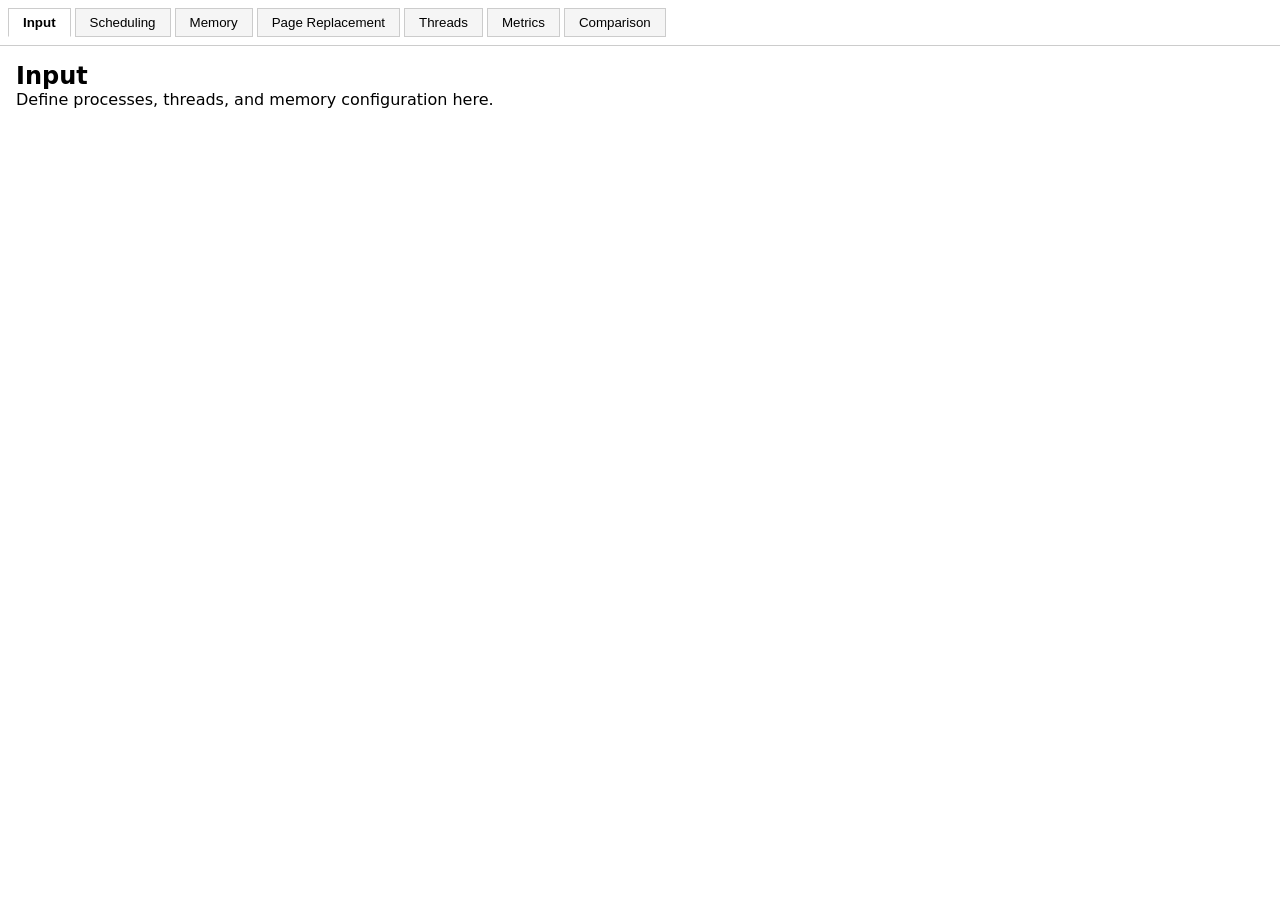
==== index.html @ 3170203a "architecture: skeleton project, feat: scheduleuing (not tested)" ====
<!DOCTYPE html>
<html lang="en">
<head>
  <meta charset="UTF-8">
  <meta name="viewport" content="width=device-width, initial-scale=1.0">
  <title>CoreView — OS Scheduling &amp; Memory Simulator</title>
  <link rel="stylesheet" href="style.css">
</head>
<body>

  <nav>
    <button data-tab="input">Input</button>
    <button data-tab="scheduling">Scheduling</button>
    <button data-tab="memory">Memory</button>
    <button data-tab="paging">Page Replacement</button>
    <button data-tab="threads">Threads</button>
    <button data-tab="metrics">Metrics</button>
    <button data-tab="comparison">Comparison</button>
  </nav>

  <main>
    <div data-screen="input">
      <h2>Input</h2>
      <p>Define processes, threads, and memory configuration here.</p>
    </div>

    <div data-screen="scheduling">
      <h2>Scheduling</h2>
      <p>Scheduling algorithm visualization will appear here.</p>
    </div>

    <div data-screen="memory">
      <h2>Memory</h2>
      <p>Memory frame allocation grid will appear here.</p>
    </div>

    <div data-screen="paging">
      <h2>Page Replacement</h2>
      <p>Page replacement step-by-step trace will appear here.</p>
    </div>

    <div data-screen="threads">
      <h2>Threads</h2>
      <p>Thread lifecycle visualization will appear here.</p>
    </div>

    <div data-screen="metrics">
      <h2>Metrics</h2>
      <p>Thread and process metrics dashboard will appear here.</p>
    </div>

    <div data-screen="comparison">
      <h2>Comparison</h2>
      <p>Algorithm comparison charts will appear here.</p>
    </div>
  </main>

  <script>
    document.querySelectorAll('[data-tab]').forEach(function(tab) {
      tab.addEventListener('click', function() {
        var target = tab.dataset.tab;
        document.querySelectorAll('[data-tab]').forEach(function(t) {
          t.classList.toggle('active', t.dataset.tab === target);
        });
        document.querySelectorAll('[data-screen]').forEach(function(s) {
          s.style.display = s.dataset.screen === target ? 'block' : 'none';
        });
      });
    });
    document.querySelector('[data-tab]').click();
  </script>

  <script type="module" src="app.js"></script>

</body>
</html>
---- style.css ----
/* style.css — Global styles. Minimal layout only at scaffold stage. */

* {
  box-sizing: border-box;
  margin: 0;
  padding: 0;
}

body {
  font-family: system-ui, sans-serif;
}

nav {
  display: flex;
  gap: 4px;
  padding: 8px;
  border-bottom: 1px solid #ccc;
}

nav button {
  padding: 6px 14px;
  cursor: pointer;
  border: 1px solid #ccc;
  background: #f5f5f5;
}

nav button.active {
  background: #fff;
  border-bottom-color: #fff;
  font-weight: bold;
}

main {
  padding: 16px;
}

[data-screen] {
  display: none;
}
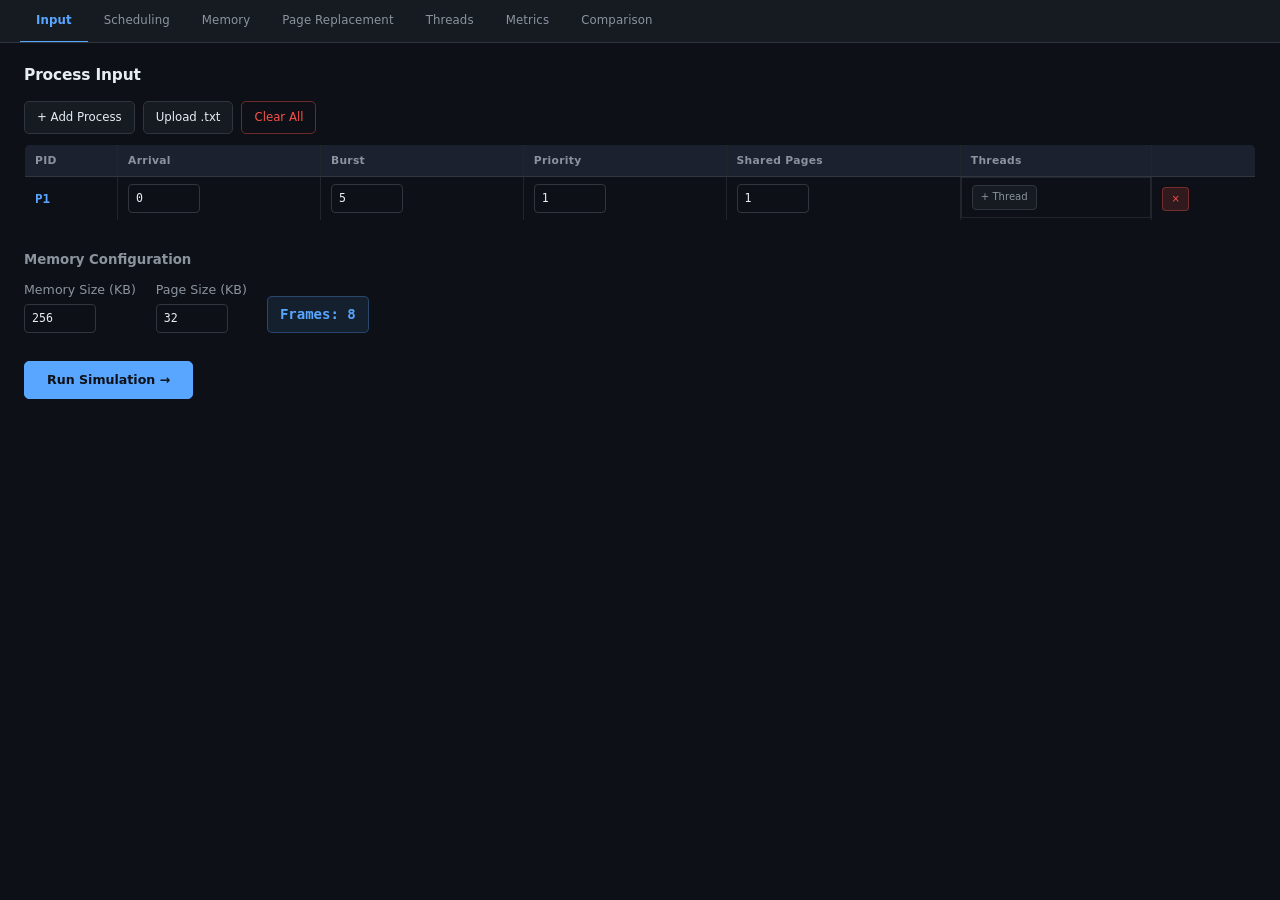
==== commit 1c134948: "Hasta estilo tiene todas pruebas pasan" ====
--- a/index.html
+++ b/index.html
@@ -46,12 +46,44 @@
 
     <div data-screen="metrics">
       <h2>Metrics</h2>
-      <p>Thread and process metrics dashboard will appear here.</p>
+      <div id="metrics-no-data" class="screen-no-data">
+        Run a scheduling algorithm on the <strong>Scheduling</strong> tab first.
+      </div>
+      <div id="metrics-content" style="display:none">
+        <div id="metrics-dashboard"></div>
+        <div class="metrics-screen-section">
+          <div class="sched-section-title">Thread Metrics — Bar Charts (TAT / WT / RT)</div>
+          <canvas id="metrics-bar-chart"></canvas>
+        </div>
+        <div class="metrics-screen-section">
+          <div class="sched-section-title">Page Replacement Summary</div>
+          <div id="metrics-paging-info" class="metrics-paging-info"></div>
+        </div>
+      </div>
     </div>
 
     <div data-screen="comparison">
       <h2>Comparison</h2>
-      <p>Algorithm comparison charts will appear here.</p>
+      <div id="cmp-no-data" class="screen-no-data">
+        Add processes on the <strong>Input</strong> tab first.
+      </div>
+      <div id="cmp-loading" class="cmp-loading" style="display:none">
+        <span class="cmp-loading-spinner"></span>
+        <span id="cmp-loading-msg">Running algorithms…</span>
+      </div>
+      <div id="cmp-content" style="display:none">
+        <div class="cmp-section">
+          <div class="cmp-section-title">Scheduling Algorithms — Side-by-Side Avg Thread Metrics</div>
+          <div class="cmp-legend-note">★ = best for that metric &nbsp;|&nbsp; Blue = Avg Thread TAT &nbsp; Orange = Avg Thread WT &nbsp; Green = Avg Thread RT</div>
+          <canvas id="cmp-sched-chart"></canvas>
+        </div>
+        <div id="cmp-page-section" class="cmp-section">
+          <div class="cmp-section-title">Page Replacement Algorithms — Total Page Faults</div>
+          <div class="cmp-legend-note">★ = fewest faults &nbsp;|&nbsp; Percentages show hit rate</div>
+          <canvas id="cmp-page-chart"></canvas>
+        </div>
+        <div id="cmp-best-summary" class="cmp-best"></div>
+      </div>
     </div>
   </main>
 
@@ -63,7 +95,7 @@
           t.classList.toggle('active', t.dataset.tab === target);
         });
         document.querySelectorAll('[data-screen]').forEach(function(s) {
-          s.style.display = s.dataset.screen === target ? 'block' : 'none';
+          s.classList.toggle('active-screen', s.dataset.screen === target);
         });
       });
     });
--- a/style.css
+++ b/style.css
@@ -1,39 +1,1612 @@
-/* style.css — Global styles. Minimal layout only at scaffold stage. */
-
-* {
+/* ═══════════════════════════════════════════════════════════════════════════
+   CoreView — Dark Developer Theme
+   Palette constants here mirror the JS COLOR_PALETTE in all render/ files.
+   ═══════════════════════════════════════════════════════════════════════════ */
+
+/* ─── Design Tokens ──────────────────────────────────────────────────────── */
+:root {
+  /* Surface hierarchy */
+  --bg-base:     #0d1117;
+  --bg-surface:  #161b22;
+  --bg-elevated: #1c2130;
+  --bg-card:     #1e2438;
+
+  /* Borders */
+  --border-dim:    #21262d;
+  --border:        #30363d;
+  --border-strong: #484f58;
+
+  /* Text */
+  --text-primary:   #e6edf3;
+  --text-secondary: #8b949e;
+  --text-muted:     #6e7681;
+  --text-accent:    #58a6ff;
+  --text-danger:    #f85149;
+  --text-success:   #3fb950;
+  --text-warn:      #e3b341;
+
+  /* Process color palette — must match render/ COLOR_PALETTE */
+  --p0: #5b9cf6;
+  --p1: #f07b5e;
+  --p2: #6abf85;
+  --p3: #f5c842;
+  --p4: #a78bf5;
+  --p5: #ef5d52;
+  --p6: #4db8c8;
+  --p7: #e8879b;
+
+  /* Semantic status */
+  --hit-bg:      #0d2818;
+  --hit-text:    #3fb950;
+  --hit-border:  #238636;
+  --fault-bg:    #2c1116;
+  --fault-text:  #f85149;
+  --fault-border:#da3633;
+
+  /* Typography */
+  --font-ui:   system-ui, -apple-system, BlinkMacSystemFont, sans-serif;
+  --font-mono: 'JetBrains Mono', 'Cascadia Code', 'Fira Code', ui-monospace, Consolas, monospace;
+
+  /* Motion */
+  --ease-out:    cubic-bezier(0.16, 1, 0.3, 1);
+  --ease-in-out: cubic-bezier(0.4, 0, 0.2, 1);
+  --dur-fast:    120ms;
+  --dur-normal:  200ms;
+}
+
+/* ─── Reset ──────────────────────────────────────────────────────────────── */
+
+*, *::before, *::after {
   box-sizing: border-box;
   margin: 0;
   padding: 0;
 }
 
+/* ─── Base ───────────────────────────────────────────────────────────────── */
+
 body {
-  font-family: system-ui, sans-serif;
-}
+  font-family: var(--font-ui);
+  font-size: 14px;
+  line-height: 1.6;
+  background: var(--bg-base);
+  color: var(--text-primary);
+  min-height: 100vh;
+}
+
+h2 {
+  font-size: 1.1em;
+  font-weight: 700;
+  color: var(--text-primary);
+  margin-bottom: 14px;
+  letter-spacing: -0.01em;
+}
+
+h3 {
+  font-size: 0.95em;
+  font-weight: 600;
+  color: var(--text-secondary);
+  margin-bottom: 8px;
+}
+
+/* ─── Scrollbars ─────────────────────────────────────────────────────────── */
+
+::-webkit-scrollbar            { width: 8px; height: 8px; }
+::-webkit-scrollbar-track      { background: var(--bg-surface); }
+::-webkit-scrollbar-thumb      { background: var(--border-strong); border-radius: 4px; }
+::-webkit-scrollbar-thumb:hover{ background: #6e7681; }
+
+/* ─── Navigation / Tab Bar ───────────────────────────────────────────────── */
 
 nav {
   display: flex;
-  gap: 4px;
-  padding: 8px;
-  border-bottom: 1px solid #ccc;
+  gap: 0;
+  padding: 0 20px;
+  background: var(--bg-surface);
+  border-bottom: 1px solid var(--border);
+  position: sticky;
+  top: 0;
+  z-index: 100;
+  overflow-x: auto;
 }
 
 nav button {
-  padding: 6px 14px;
+  padding: 11px 16px;
   cursor: pointer;
-  border: 1px solid #ccc;
-  background: #f5f5f5;
+  border: none;
+  background: transparent;
+  color: var(--text-secondary);
+  font: inherit;
+  font-size: 0.84em;
+  font-weight: 500;
+  letter-spacing: 0.01em;
+  border-bottom: 2px solid transparent;
+  margin-bottom: -1px;
+  transition:
+    color var(--dur-fast) var(--ease-in-out),
+    border-color var(--dur-fast) var(--ease-in-out);
+  white-space: nowrap;
+  flex-shrink: 0;
+}
+
+nav button:hover {
+  color: var(--text-primary);
 }
 
 nav button.active {
-  background: #fff;
-  border-bottom-color: #fff;
-  font-weight: bold;
-}
+  color: var(--text-accent);
+  border-bottom-color: var(--text-accent);
+  font-weight: 600;
+}
+
+/* ─── Screen Container & Transitions ─────────────────────────────────────── */
 
 main {
-  padding: 16px;
+  padding: 20px 24px;
 }
 
 [data-screen] {
   display: none;
 }
+
+[data-screen].active-screen {
+  display: block;
+  animation: screenFadeIn var(--dur-normal) var(--ease-out);
+}
+
+@keyframes screenFadeIn {
+  from { opacity: 0; transform: translateY(8px); }
+  to   { opacity: 1; transform: translateY(0);   }
+}
+
+/* ─── Canvas wrappers ────────────────────────────────────────────────────── */
+
+[data-gantt],
+#sched-gantt,
+#th-gantt,
+#sched-state-diagram,
+#th-state-diagram,
+#metrics-bar-chart,
+#cmp-sched-chart,
+#cmp-page-chart {
+  display: block;
+  border: 1px solid var(--border);
+  background: var(--bg-surface);
+  border-radius: 6px;
+  max-width: 100%;
+}
+
+/* ─── Shared "no data" banner ────────────────────────────────────────────── */
+
+.screen-no-data {
+  margin-top: 30px;
+  padding: 14px 18px;
+  background: var(--bg-surface);
+  border: 1px solid var(--border);
+  border-radius: 6px;
+  color: var(--text-secondary);
+  font-size: 0.9em;
+  max-width: 480px;
+}
+
+.screen-no-data strong {
+  color: var(--text-accent);
+}
+
+/* ─── Section headers ────────────────────────────────────────────────────── */
+
+.sched-section-title,
+.cmp-section-title {
+  font-size: 0.72em;
+  font-weight: 700;
+  color: var(--text-muted);
+  text-transform: uppercase;
+  letter-spacing: 0.08em;
+  margin-bottom: 8px;
+  padding-bottom: 5px;
+  border-bottom: 1px solid var(--border-dim);
+}
+
+.sched-section {
+  margin-top: 20px;
+}
+
+/* ─── Controls strip (play / pause / speed) ──────────────────────────────── */
+
+.sched-controls {
+  display: flex;
+  align-items: center;
+  gap: 6px;
+  margin: 12px 0;
+  flex-wrap: wrap;
+}
+
+.sched-controls button,
+.sched-controls select {
+  padding: 5px 12px;
+  border: 1px solid var(--border);
+  background: var(--bg-surface);
+  color: var(--text-primary);
+  cursor: pointer;
+  font: inherit;
+  font-size: 0.84em;
+  border-radius: 5px;
+  transition: background var(--dur-fast), border-color var(--dur-fast);
+}
+
+.sched-controls button:hover {
+  background: var(--bg-elevated);
+  border-color: var(--border-strong);
+}
+
+.sched-controls select {
+  color: var(--text-primary);
+}
+
+.sched-controls .sched-step,
+.sched-step {
+  margin-left: auto;
+  color: var(--text-muted);
+  font-size: 0.82em;
+  font-family: var(--font-mono);
+}
+
+/* ─── Scheduling Screen ──────────────────────────────────────────────────── */
+
+.sched-algo-bar {
+  display: flex;
+  gap: 5px;
+  margin-bottom: 14px;
+  flex-wrap: wrap;
+}
+
+.sched-algo-btn {
+  padding: 6px 14px;
+  border: 1px solid var(--border);
+  background: var(--bg-surface);
+  color: var(--text-secondary);
+  cursor: pointer;
+  font: inherit;
+  font-size: 0.84em;
+  border-radius: 5px;
+  white-space: nowrap;
+  transition:
+    color var(--dur-fast) var(--ease-in-out),
+    background var(--dur-fast) var(--ease-in-out),
+    border-color var(--dur-fast) var(--ease-in-out);
+}
+
+.sched-algo-btn:hover {
+  background: var(--bg-elevated);
+  color: var(--text-primary);
+  border-color: var(--border-strong);
+}
+
+.sched-algo-btn.active {
+  background: rgba(88, 166, 255, 0.14);
+  color: var(--text-accent);
+  border-color: var(--text-accent);
+  font-weight: 600;
+}
+
+.sched-config-panel {
+  padding: 9px 14px;
+  background: var(--bg-surface);
+  border: 1px solid var(--border);
+  border-radius: 5px;
+  margin-bottom: 10px;
+  font-size: 0.86em;
+  color: var(--text-secondary);
+}
+
+/* ─── Ready Queue ─────────────────────────────────────────────────────────── */
+
+.rq-container {
+  display: flex;
+  flex-direction: column;
+  gap: 6px;
+}
+
+.rq-row {
+  display: flex;
+  align-items: center;
+  gap: 10px;
+  min-height: 36px;
+}
+
+.rq-row-label {
+  font-size: 0.7em;
+  font-weight: 700;
+  color: var(--text-muted);
+  width: 48px;
+  text-align: right;
+  flex-shrink: 0;
+  text-transform: uppercase;
+  letter-spacing: 0.06em;
+}
+
+.rq-slot {
+  display: flex;
+  gap: 5px;
+  align-items: center;
+  flex-wrap: wrap;
+}
+
+.rq-chip {
+  display: inline-flex;
+  align-items: center;
+  justify-content: center;
+  padding: 4px 11px;
+  border-radius: 5px;
+  color: #fff;
+  font-weight: 700;
+  font-size: 0.82em;
+  font-family: var(--font-mono);
+  min-width: 44px;
+  cursor: default;
+  user-select: none;
+  box-shadow: 0 1px 4px rgba(0, 0, 0, 0.45);
+  animation: chipSlideIn 0.13s var(--ease-out);
+}
+
+@keyframes chipSlideIn {
+  from { opacity: 0; transform: translateX(-10px); }
+  to   { opacity: 1; transform: translateX(0); }
+}
+
+.rq-chip--running {
+  outline: 2px solid rgba(255, 255, 255, 0.55);
+  outline-offset: 2px;
+  box-shadow: 0 0 10px rgba(255, 255, 255, 0.12), 0 1px 4px rgba(0, 0, 0, 0.45);
+}
+
+.rq-idle {
+  color: var(--text-muted);
+  font-style: italic;
+  font-size: 0.84em;
+}
+
+.rq-empty {
+  color: var(--border-strong);
+  font-style: italic;
+  font-size: 0.84em;
+}
+
+/* ─── Queue Levels (MLQ / MLFQ) ──────────────────────────────────────────── */
+
+.sched-queue-levels {
+  display: flex;
+  flex-direction: column;
+  gap: 5px;
+}
+
+.sched-ql-row {
+  display: flex;
+  align-items: center;
+  gap: 10px;
+  min-height: 30px;
+}
+
+.sched-ql-label {
+  font-size: 0.77em;
+  font-weight: 600;
+  color: var(--text-secondary);
+  width: 170px;
+  flex-shrink: 0;
+}
+
+.sched-ql-slot {
+  display: flex;
+  gap: 5px;
+  align-items: center;
+  flex-wrap: wrap;
+}
+
+.sched-ql-chip {
+  display: inline-flex;
+  align-items: center;
+  justify-content: center;
+  padding: 3px 8px;
+  border-radius: 4px;
+  color: #fff;
+  font-weight: 700;
+  font-size: 0.79em;
+  font-family: var(--font-mono);
+  cursor: default;
+  user-select: none;
+  animation: chipSlideIn 0.13s var(--ease-out);
+}
+
+.sched-ql-note {
+  font-size: 0.8em;
+  padding: 3px 8px;
+  border-radius: 4px;
+  margin-top: 3px;
+}
+
+.sched-ql-note--promote {
+  background: rgba(63, 185, 80, 0.12);
+  color: #3fb950;
+  border: 1px solid rgba(63, 185, 80, 0.28);
+}
+
+.sched-ql-note--demote {
+  background: rgba(227, 179, 65, 0.12);
+  color: #e3b341;
+  border: 1px solid rgba(227, 179, 65, 0.28);
+}
+
+/* ─── State diagram ──────────────────────────────────────────────────────── */
+
+#sched-state-diagram,
+#th-state-diagram {
+  display: block;
+  border: 1px solid var(--border);
+  background: var(--bg-surface);
+  border-radius: 6px;
+  max-width: 100%;
+}
+
+/* ─── Metrics tables ─────────────────────────────────────────────────────── */
+
+.metrics-agg {
+  display: flex;
+  gap: 20px;
+  flex-wrap: wrap;
+  padding: 12px 16px;
+  background: var(--bg-surface);
+  border: 1px solid var(--border);
+  border-radius: 6px;
+  margin-bottom: 16px;
+}
+
+.metrics-agg-item {
+  display: flex;
+  flex-direction: column;
+  gap: 3px;
+}
+
+.metrics-agg-label {
+  font-size: 0.7em;
+  color: var(--text-muted);
+  font-weight: 700;
+  text-transform: uppercase;
+  letter-spacing: 0.06em;
+}
+
+.metrics-agg-value {
+  font-size: 1.15em;
+  font-weight: 700;
+  color: var(--text-primary);
+  font-family: var(--font-mono);
+}
+
+.metrics-table-title {
+  font-size: 0.76em;
+  font-weight: 700;
+  color: var(--text-muted);
+  margin: 14px 0 6px;
+  text-transform: uppercase;
+  letter-spacing: 0.06em;
+}
+
+.metrics-tbl {
+  width: 100%;
+  border-collapse: collapse;
+  font-size: 0.87em;
+  margin-bottom: 18px;
+  border: 1px solid var(--border);
+  border-radius: 6px;
+  overflow: hidden;
+}
+
+.metrics-tbl th {
+  background: var(--bg-elevated);
+  padding: 7px 12px;
+  text-align: left;
+  font-weight: 600;
+  color: var(--text-secondary);
+  border-bottom: 1px solid var(--border);
+  white-space: nowrap;
+  font-size: 0.86em;
+  letter-spacing: 0.03em;
+}
+
+.metrics-tbl td {
+  padding: 6px 12px;
+  border-bottom: 1px solid var(--border-dim);
+  color: var(--text-primary);
+  font-family: var(--font-mono);
+  font-size: 0.9em;
+}
+
+.metrics-tbl td:first-child {
+  font-family: var(--font-ui);
+  font-weight: 600;
+  color: var(--text-secondary);
+}
+
+.metrics-tbl tbody tr:nth-child(even) td {
+  background: rgba(28, 33, 48, 0.5);
+}
+
+.metrics-tbl tbody tr:hover td {
+  background: rgba(88, 166, 255, 0.06);
+}
+
+.metrics-avg-row td {
+  font-weight: 700;
+  background: rgba(88, 166, 255, 0.08) !important;
+  border-top: 1px solid rgba(88, 166, 255, 0.25);
+  color: var(--text-accent);
+}
+
+/* ─── Input Screen ───────────────────────────────────────────────────────── */
+
+.inp-section {
+  margin-bottom: 28px;
+}
+
+.inp-section h3 {
+  font-size: 0.95em;
+  font-weight: 600;
+  margin-bottom: 10px;
+  color: var(--text-secondary);
+}
+
+.inp-toolbar {
+  display: flex;
+  gap: 8px;
+  align-items: center;
+  margin-bottom: 10px;
+  flex-wrap: wrap;
+}
+
+.inp-btn {
+  padding: 6px 12px;
+  border: 1px solid var(--border);
+  background: var(--bg-surface);
+  color: var(--text-primary);
+  cursor: pointer;
+  font: inherit;
+  font-size: 0.84em;
+  border-radius: 5px;
+  transition: background var(--dur-fast), border-color var(--dur-fast);
+  white-space: nowrap;
+}
+
+.inp-btn:hover {
+  background: var(--bg-elevated);
+  border-color: var(--border-strong);
+}
+
+.inp-btn-primary {
+  background: var(--text-accent);
+  color: #0d1117;
+  border-color: var(--text-accent);
+  font-weight: 700;
+  padding: 8px 22px;
+  font-size: 0.9em;
+}
+
+.inp-btn-primary:hover {
+  background: #79b8ff;
+  border-color: #79b8ff;
+}
+
+.inp-btn-outline-danger {
+  background: transparent;
+  color: var(--text-danger);
+  border-color: rgba(248, 81, 73, 0.4);
+}
+
+.inp-btn-outline-danger:hover {
+  background: rgba(248, 81, 73, 0.1);
+}
+
+.inp-btn-sm {
+  padding: 3px 8px;
+  border: 1px solid var(--border);
+  background: var(--bg-surface);
+  color: var(--text-secondary);
+  cursor: pointer;
+  font: inherit;
+  font-size: 0.8em;
+  border-radius: 4px;
+  white-space: nowrap;
+  transition: background var(--dur-fast), color var(--dur-fast);
+}
+
+.inp-btn-sm:hover {
+  background: var(--bg-elevated);
+  color: var(--text-primary);
+}
+
+.inp-btn-danger {
+  background: rgba(248, 81, 73, 0.15);
+  color: var(--text-danger);
+  border-color: rgba(248, 81, 73, 0.35);
+}
+
+.inp-btn-danger:hover {
+  background: rgba(248, 81, 73, 0.25);
+}
+
+.inp-table {
+  width: 100%;
+  border-collapse: collapse;
+  margin-bottom: 6px;
+  font-size: 0.9em;
+  border: 1px solid var(--border);
+  border-radius: 6px;
+  overflow: hidden;
+}
+
+.inp-table th,
+.inp-table td {
+  padding: 7px 10px;
+  border: 1px solid var(--border-dim);
+  vertical-align: middle;
+  text-align: left;
+}
+
+.inp-table thead th {
+  background: var(--bg-elevated);
+  font-weight: 600;
+  color: var(--text-secondary);
+  border-bottom-color: var(--border);
+  font-size: 0.85em;
+  letter-spacing: 0.03em;
+}
+
+.inp-table tbody tr:hover > td:not(.inp-thread-td) {
+  background: rgba(28, 33, 48, 0.8);
+}
+
+.inp-pid-cell {
+  font-weight: 700;
+  color: var(--text-accent);
+  font-family: var(--font-mono);
+  white-space: nowrap;
+}
+
+.inp-num {
+  width: 72px;
+  padding: 4px 7px;
+  border: 1px solid var(--border);
+  border-radius: 4px;
+  font: inherit;
+  font-size: 0.92em;
+  background: var(--bg-base);
+  color: var(--text-primary);
+  font-family: var(--font-mono);
+}
+
+.inp-num:focus {
+  outline: 2px solid var(--text-accent);
+  border-color: transparent;
+}
+
+.inp-num.inp-readonly {
+  background: var(--bg-elevated);
+  color: var(--text-muted);
+  cursor: default;
+}
+
+.inp-thread-cell {
+  display: flex;
+  gap: 6px;
+  align-items: center;
+  flex-wrap: nowrap;
+}
+
+.inp-thread-td {
+  background: var(--bg-elevated) !important;
+  padding: 10px 20px !important;
+  border-top: none !important;
+}
+
+.inp-thread-header {
+  display: grid;
+  grid-template-columns: 48px 110px 110px 120px auto;
+  justify-items: start;
+  gap: 8px;
+  padding: 4px 0;
+  margin-bottom: 4px;
+  font-size: 0.78em;
+  font-weight: 700;
+  color: var(--text-muted);
+  text-transform: uppercase;
+  letter-spacing: 0.05em;
+}
+
+.inp-thread-list {
+  display: flex;
+  flex-direction: column;
+  gap: 5px;
+}
+
+.inp-thread-row {
+  display: grid;
+  grid-template-columns: 48px 110px 110px 120px auto;
+  gap: 8px;
+  align-items: center;
+  justify-items: start;
+  padding: 5px 8px;
+  background: var(--bg-surface);
+  border: 1px solid var(--border);
+  border-radius: 4px;
+}
+
+.inp-thread-label {
+  font-weight: 700;
+  color: var(--text-secondary);
+  font-size: 0.88em;
+  font-family: var(--font-mono);
+}
+
+.inp-mem-row {
+  display: flex;
+  gap: 20px;
+  align-items: flex-end;
+  flex-wrap: wrap;
+}
+
+.inp-mem-label {
+  display: flex;
+  flex-direction: column;
+  gap: 4px;
+  font-size: 0.9em;
+  color: var(--text-secondary);
+}
+
+.inp-frames-display {
+  display: inline-block;
+  padding: 6px 12px;
+  background: rgba(88, 166, 255, 0.1);
+  border: 1px solid rgba(88, 166, 255, 0.3);
+  border-radius: 5px;
+  font-weight: 700;
+  font-family: var(--font-mono);
+  color: var(--text-accent);
+  white-space: nowrap;
+}
+
+.inp-frames-error {
+  background: rgba(248, 81, 73, 0.1);
+  border-color: rgba(248, 81, 73, 0.35);
+  color: var(--text-danger);
+}
+
+.inp-error {
+  margin-top: 8px;
+  padding: 8px 12px;
+  background: var(--fault-bg);
+  border: 1px solid var(--fault-border);
+  border-radius: 5px;
+  color: var(--fault-text);
+  font-size: 0.86em;
+}
+
+.inp-error-item {
+  padding: 1px 0;
+}
+
+/* ─── Memory Screen ──────────────────────────────────────────────────────── */
+
+.mem-desc {
+  font-size: 0.87em;
+  color: var(--text-secondary);
+  margin-bottom: 14px;
+  line-height: 1.6;
+}
+
+.mem-summary {
+  display: flex;
+  gap: 20px;
+  flex-wrap: wrap;
+  padding: 10px 14px;
+  background: var(--bg-surface);
+  border: 1px solid var(--border);
+  border-radius: 5px;
+  margin-bottom: 14px;
+  font-size: 0.86em;
+  color: var(--text-secondary);
+}
+
+.mem-summary b {
+  color: var(--text-primary);
+  font-family: var(--font-mono);
+}
+
+.mem-summary-frag {
+  color: var(--text-warn);
+}
+
+.mem-summary-frag b {
+  color: var(--text-warn);
+}
+
+.mem-grid {
+  display: grid;
+  grid-template-columns: repeat(auto-fill, minmax(78px, 1fr));
+  gap: 7px;
+  margin-bottom: 14px;
+}
+
+.mem-frame {
+  position: relative;
+  display: flex;
+  flex-direction: column;
+  align-items: center;
+  justify-content: center;
+  gap: 2px;
+  height: 82px;
+  border-radius: 7px;
+  padding: 6px 4px;
+  cursor: default;
+  transition: transform 0.15s var(--ease-out), box-shadow 0.15s var(--ease-out);
+  overflow: hidden;
+}
+
+.mem-frame:hover {
+  transform: scale(1.07);
+  z-index: 1;
+  box-shadow: 0 4px 18px rgba(0, 0, 0, 0.55);
+}
+
+.mem-frame--empty {
+  background: var(--bg-elevated);
+  border: 2px dashed var(--border-strong);
+}
+
+.mem-frame--frag::after {
+  content: '';
+  position: absolute;
+  bottom: 0; left: 0; right: 0;
+  height: 22px;
+  background: repeating-linear-gradient(
+    -45deg,
+    transparent, transparent 3px,
+    rgba(0, 0, 0, 0.26) 3px, rgba(0, 0, 0, 0.26) 6px
+  );
+  border-radius: 0 0 7px 7px;
+}
+
+.mem-fr-num {
+  font-size: 0.67em;
+  font-weight: 600;
+  opacity: 0.7;
+  letter-spacing: 0.03em;
+  font-family: var(--font-mono);
+}
+
+.mem-frame--empty .mem-fr-num { color: var(--text-muted); }
+
+.mem-fr-label {
+  font-size: 1.2em;
+  color: var(--border-strong);
+}
+
+.mem-fr-pid {
+  font-size: 1em;
+  font-weight: 700;
+  color: #fff;
+  text-shadow: 0 1px 3px rgba(0, 0, 0, 0.5);
+  font-family: var(--font-mono);
+}
+
+.mem-fr-pg {
+  font-size: 0.72em;
+  color: rgba(255, 255, 255, 0.8);
+  font-family: var(--font-mono);
+}
+
+.mem-fr-frag-badge {
+  position: absolute;
+  bottom: 4px; right: 4px;
+  font-size: 0.58em;
+  font-weight: 700;
+  letter-spacing: 0.05em;
+  color: rgba(255, 255, 255, 0.85);
+  text-transform: uppercase;
+  z-index: 1;
+}
+
+.mem-legend {
+  display: flex;
+  gap: 14px;
+  flex-wrap: wrap;
+  align-items: center;
+  margin-top: 6px;
+}
+
+.mem-legend-item {
+  display: flex;
+  align-items: center;
+  gap: 6px;
+  font-size: 0.85em;
+  font-weight: 600;
+  color: var(--text-secondary);
+  font-family: var(--font-mono);
+}
+
+.mem-legend-swatch {
+  display: inline-block;
+  width: 14px;
+  height: 14px;
+  border-radius: 3px;
+  flex-shrink: 0;
+}
+
+/* ─── Page Replacement Screen ────────────────────────────────────────────── */
+
+.pg-algo-bar {
+  display: flex;
+  gap: 5px;
+  margin-bottom: 12px;
+  flex-wrap: wrap;
+}
+
+.pg-algo-btn {
+  padding: 6px 14px;
+  border: 1px solid var(--border);
+  background: var(--bg-surface);
+  color: var(--text-secondary);
+  cursor: pointer;
+  font: inherit;
+  font-size: 0.84em;
+  border-radius: 5px;
+  white-space: nowrap;
+  transition:
+    color var(--dur-fast) var(--ease-in-out),
+    background var(--dur-fast) var(--ease-in-out),
+    border-color var(--dur-fast) var(--ease-in-out);
+}
+
+.pg-algo-btn:hover {
+  background: var(--bg-elevated);
+  color: var(--text-primary);
+  border-color: var(--border-strong);
+}
+
+.pg-algo-btn.active {
+  background: rgba(88, 166, 255, 0.14);
+  color: var(--text-accent);
+  border-color: var(--text-accent);
+  font-weight: 600;
+}
+
+.pg-config {
+  display: flex;
+  flex-direction: column;
+  gap: 8px;
+  padding: 10px 14px;
+  background: var(--bg-surface);
+  border: 1px solid var(--border);
+  border-radius: 5px;
+  margin-bottom: 12px;
+}
+
+.pg-config-row {
+  display: flex;
+  align-items: center;
+  gap: 12px;
+  flex-wrap: wrap;
+}
+
+.pg-config-label {
+  display: flex;
+  align-items: center;
+  gap: 6px;
+  font-size: 0.88em;
+  color: var(--text-secondary);
+}
+
+.pg-config-sep { color: var(--border-strong); }
+
+.pg-src-toggle {
+  display: flex;
+  border: 1px solid var(--border);
+  border-radius: 4px;
+  overflow: hidden;
+}
+
+.pg-src-btn {
+  padding: 4px 12px;
+  border: none;
+  background: var(--bg-surface);
+  color: var(--text-secondary);
+  cursor: pointer;
+  font: inherit;
+  font-size: 0.86em;
+  transition: background var(--dur-fast), color var(--dur-fast);
+}
+
+.pg-src-btn:hover {
+  background: var(--bg-elevated);
+  color: var(--text-primary);
+}
+
+.pg-src-btn.active {
+  background: var(--text-accent);
+  color: #0d1117;
+  font-weight: 700;
+}
+
+.pg-custom-input {
+  width: 320px;
+  padding: 4px 8px;
+  border: 1px solid var(--border);
+  border-radius: 4px;
+  font: inherit;
+  font-size: 0.88em;
+  background: var(--bg-base);
+  color: var(--text-primary);
+  font-family: var(--font-mono);
+}
+
+.pg-custom-input:focus {
+  outline: 2px solid var(--text-accent);
+  border-color: transparent;
+}
+
+.pg-custom-err {
+  font-size: 0.82em;
+  color: var(--text-danger);
+}
+
+/* Reference string strip */
+.pg-refstring {
+  display: flex;
+  gap: 5px;
+  overflow-x: auto;
+  padding-bottom: 6px;
+  padding-top: 2px;
+  scroll-behavior: smooth;
+}
+
+.pg-ref-step {
+  display: flex;
+  flex-direction: column;
+  align-items: center;
+  min-width: 36px;
+  padding: 4px 5px;
+  border: 2px solid transparent;
+  border-radius: 5px;
+  background: var(--bg-elevated);
+  cursor: default;
+  flex-shrink: 0;
+  transition: opacity var(--dur-fast);
+}
+
+.pg-ref-step--current {
+  border-color: var(--text-warn);
+  background: rgba(227, 179, 65, 0.12);
+}
+
+.pg-ref-step--past { opacity: 0.35; }
+
+.pg-ref-step-num {
+  font-size: 0.6em;
+  color: var(--text-muted);
+  font-weight: 600;
+  font-family: var(--font-mono);
+  line-height: 1;
+}
+
+.pg-ref-step-page {
+  font-size: 0.9em;
+  font-weight: 700;
+  color: var(--text-primary);
+  font-family: var(--font-mono);
+  margin-top: 1px;
+}
+
+/* Hit / Fault indicator */
+.pg-indicator {
+  display: flex;
+  align-items: center;
+  gap: 14px;
+  padding: 8px 14px;
+  background: var(--bg-surface);
+  border: 1px solid var(--border);
+  border-radius: 5px;
+  margin: 10px 0;
+  flex-wrap: wrap;
+}
+
+.pg-indicator-stat {
+  font-size: 0.87em;
+  color: var(--text-secondary);
+  font-family: var(--font-mono);
+}
+
+/* Stats bar */
+.pg-stats {
+  display: flex;
+  gap: 18px;
+  flex-wrap: wrap;
+  padding: 8px 14px;
+  background: var(--bg-surface);
+  border: 1px solid var(--border);
+  border-radius: 5px;
+  margin-bottom: 14px;
+  font-size: 0.84em;
+  color: var(--text-secondary);
+  font-family: var(--font-mono);
+}
+
+/* Page badges */
+.pg-badge {
+  display: inline-block;
+  padding: 2px 8px;
+  border-radius: 4px;
+  font-size: 0.76em;
+  font-weight: 700;
+  letter-spacing: 0.05em;
+  text-transform: uppercase;
+  font-family: var(--font-mono);
+}
+
+.pg-badge--hit {
+  background: var(--hit-bg);
+  color: var(--hit-text);
+  border: 1px solid var(--hit-border);
+}
+
+.pg-badge--fault {
+  background: var(--fault-bg);
+  color: var(--fault-text);
+  border: 1px solid var(--fault-border);
+}
+
+.pg-badge--lg {
+  font-size: 0.9em;
+  padding: 4px 14px;
+}
+
+/* Flash on current fault row */
+.pg-step--current .pg-badge--fault {
+  animation: faultFlash 0.45s var(--ease-out);
+}
+
+@keyframes faultFlash {
+  0%   { background: #da3633; color: #fff; box-shadow: 0 0 12px rgba(218, 54, 51, 0.6); }
+  100% { background: var(--fault-bg); color: var(--fault-text); box-shadow: none; }
+}
+
+.pg-body {
+  display: flex;
+  gap: 20px;
+  align-items: flex-start;
+  flex-wrap: wrap;
+}
+
+.pg-table-col { flex: 1; min-width: 0; }
+.pg-clock-col { flex-shrink: 0; }
+
+.pg-table-scroll {
+  max-height: 420px;
+  overflow-y: auto;
+  border: 1px solid var(--border);
+  border-radius: 5px;
+  background: var(--bg-surface);
+}
+
+.pg-table {
+  width: 100%;
+  border-collapse: collapse;
+  font-size: 0.84em;
+}
+
+.pg-table th {
+  position: sticky;
+  top: 0;
+  background: var(--bg-elevated);
+  padding: 6px 8px;
+  text-align: center;
+  font-weight: 600;
+  color: var(--text-secondary);
+  border-bottom: 1px solid var(--border);
+  white-space: nowrap;
+  z-index: 1;
+  font-size: 0.86em;
+}
+
+.pg-table td {
+  padding: 4px 6px;
+  border-bottom: 1px solid var(--border-dim);
+  text-align: center;
+  vertical-align: middle;
+  color: var(--text-primary);
+}
+
+.pg-step--current td {
+  background: rgba(227, 179, 65, 0.08);
+  border-bottom: 1px solid rgba(227, 179, 65, 0.28);
+}
+
+.pg-step--past td  { opacity: 0.45; }
+.pg-step--future td{ color: var(--text-muted); }
+
+.pg-cell-num {
+  color: var(--text-muted);
+  font-size: 0.84em;
+  font-family: var(--font-mono);
+}
+
+.pg-cell-faults {
+  font-weight: 700;
+  color: var(--text-danger);
+  font-family: var(--font-mono);
+}
+
+.pg-cell-result { white-space: nowrap; }
+
+.pg-chip {
+  display: inline-block;
+  padding: 2px 7px;
+  border-radius: 4px;
+  color: #fff;
+  font-weight: 700;
+  font-size: 0.84em;
+  font-family: var(--font-mono);
+  min-width: 24px;
+  text-align: center;
+}
+
+.pg-chip--empty {
+  background: var(--bg-elevated);
+  color: var(--text-muted);
+  font-weight: 400;
+}
+
+#pg-clock-canvas {
+  display: block;
+  border: 1px solid var(--border);
+  border-radius: 6px;
+  background: var(--bg-surface);
+}
+
+/* ─── Threads Screen ──────────────────────────────────────────────────────── */
+
+.th-selector-bar {
+  margin-bottom: 12px;
+  display: flex;
+  align-items: center;
+  gap: 12px;
+}
+
+.th-selector-bar select {
+  padding: 5px 10px;
+  border: 1px solid var(--border);
+  border-radius: 5px;
+  font: inherit;
+  font-size: 0.9em;
+  background: var(--bg-surface);
+  color: var(--text-primary);
+}
+
+#th-gantt,
+#th-state-diagram {
+  display: block;
+  border: 1px solid var(--border);
+  background: var(--bg-surface);
+  border-radius: 6px;
+  max-width: 100%;
+}
+
+/* ─── Memory Sharing View ─────────────────────────────────────────────────── */
+
+.ms-container {
+  padding: 14px;
+  background: var(--bg-surface);
+  border: 1px solid var(--border);
+  border-radius: 6px;
+}
+
+.ms-segment-title {
+  font-size: 0.72em;
+  font-weight: 700;
+  color: var(--text-muted);
+  text-transform: uppercase;
+  letter-spacing: 0.08em;
+  margin-bottom: 8px;
+  padding-bottom: 5px;
+  border-bottom: 1px solid var(--border-dim);
+}
+
+.ms-seg-row {
+  display: flex;
+  gap: 8px;
+  flex-wrap: wrap;
+  margin-bottom: 8px;
+}
+
+.ms-segment {
+  flex: 1;
+  min-width: 100px;
+  border-radius: 7px;
+  padding: 10px 14px;
+  color: #fff;
+  box-shadow: 0 1px 6px rgba(0, 0, 0, 0.3);
+}
+
+.ms-seg-label {
+  font-weight: 700;
+  font-size: 0.87em;
+  margin-bottom: 4px;
+  text-shadow: 0 1px 2px rgba(0, 0, 0, 0.3);
+}
+
+.ms-seg-pages {
+  font-size: 0.77em;
+  opacity: 0.85;
+  font-family: var(--font-mono);
+}
+
+.ms-stack-row {
+  display: flex;
+  gap: 8px;
+  flex-wrap: wrap;
+}
+
+.ms-stack-block {
+  min-width: 92px;
+  border: 2px solid var(--border);
+  border-radius: 7px;
+  padding: 9px 13px;
+  background: var(--bg-elevated);
+}
+
+.ms-stack-label {
+  font-weight: 700;
+  font-size: 0.84em;
+  color: var(--text-secondary);
+  margin-bottom: 4px;
+}
+
+.ms-stack-pages {
+  font-size: 0.78em;
+  color: var(--text-secondary);
+  font-family: var(--font-mono);
+}
+
+.ms-stack-size {
+  font-size: 0.72em;
+  color: var(--text-muted);
+  margin-top: 2px;
+  font-family: var(--font-mono);
+}
+
+.ms-no-stacks {
+  color: var(--text-muted);
+  font-style: italic;
+  font-size: 0.87em;
+  padding: 8px 0;
+}
+
+/* ─── Thread Event Log ────────────────────────────────────────────────────── */
+
+.tel-container {
+  max-height: 260px;
+  overflow-y: auto;
+  border: 1px solid var(--border);
+  border-radius: 5px;
+  background: var(--bg-surface);
+  padding: 8px;
+}
+
+.tel-summary {
+  display: flex;
+  gap: 18px;
+  padding: 7px 12px;
+  background: rgba(88, 166, 255, 0.08);
+  border: 1px solid rgba(88, 166, 255, 0.2);
+  border-radius: 5px;
+  margin-bottom: 8px;
+  font-size: 0.84em;
+  color: var(--text-secondary);
+  font-family: var(--font-mono);
+}
+
+.tel-summary strong { color: var(--text-primary); }
+
+.tel-empty {
+  color: var(--text-muted);
+  font-style: italic;
+  font-size: 0.86em;
+  padding: 4px 8px;
+}
+
+.tel-table {
+  width: 100%;
+  border-collapse: collapse;
+  font-size: 0.84em;
+}
+
+.tel-table th {
+  background: var(--bg-elevated);
+  padding: 5px 10px;
+  text-align: left;
+  font-weight: 600;
+  color: var(--text-secondary);
+  border-bottom: 1px solid var(--border);
+  position: sticky;
+  top: 0;
+  font-size: 0.85em;
+}
+
+.tel-table td {
+  padding: 4px 10px;
+  border-bottom: 1px solid var(--border-dim);
+  color: var(--text-primary);
+}
+
+.tel-table td:first-child {
+  font-family: var(--font-mono);
+  color: var(--text-muted);
+}
+
+.tel-row--created    td { background: rgba(63, 185, 80, 0.07); }
+.tel-row--dispatched td { background: rgba(88, 166, 255, 0.07); }
+.tel-row--preempted  td { background: rgba(227, 179, 65, 0.07); }
+.tel-row--completed  td { background: rgba(167, 139, 245, 0.07); }
+.tel-row--joined     td { background: rgba(77, 184, 200, 0.09); font-weight: 700; }
+
+.tel-type {
+  white-space: nowrap;
+  font-weight: 600;
+}
+
+/* ─── Metrics Screen ──────────────────────────────────────────────────────── */
+
+.metrics-screen-section { margin-top: 22px; }
+
+#metrics-bar-chart {
+  display: block;
+  border: 1px solid var(--border);
+  background: var(--bg-surface);
+  border-radius: 6px;
+  max-width: 100%;
+  margin-top: 8px;
+}
+
+.metrics-paging-info {
+  font-size: 0.9em;
+  color: var(--text-secondary);
+  margin-top: 6px;
+}
+
+.metrics-paging-stats {
+  display: flex;
+  flex-wrap: wrap;
+  gap: 12px;
+  padding: 12px 16px;
+  background: var(--bg-surface);
+  border: 1px solid var(--border);
+  border-radius: 6px;
+}
+
+.metrics-paging-stat-row {
+  display: flex;
+  flex-direction: column;
+  gap: 3px;
+  min-width: 130px;
+}
+
+.metrics-paging-stat-key {
+  font-size: 0.7em;
+  font-weight: 700;
+  text-transform: uppercase;
+  letter-spacing: 0.06em;
+  color: var(--text-muted);
+}
+
+.metrics-paging-stat-val {
+  font-size: 1.05em;
+  font-weight: 700;
+  color: var(--text-primary);
+  font-family: var(--font-mono);
+}
+
+/* ─── Comparison Screen ───────────────────────────────────────────────────── */
+
+.cmp-loading {
+  display: flex;
+  align-items: center;
+  gap: 10px;
+  margin-top: 20px;
+  padding: 12px 16px;
+  background: var(--bg-surface);
+  border: 1px solid var(--border);
+  border-radius: 6px;
+  color: var(--text-secondary);
+  font-size: 0.9em;
+  max-width: 420px;
+}
+
+.cmp-loading-spinner {
+  display: inline-block;
+  width: 16px;
+  height: 16px;
+  border: 2px solid var(--border);
+  border-top-color: var(--text-accent);
+  border-radius: 50%;
+  animation: cmp-spin 0.7s linear infinite;
+  flex-shrink: 0;
+}
+
+@keyframes cmp-spin { to { transform: rotate(360deg); } }
+
+.cmp-section { margin-top: 26px; }
+
+.cmp-legend-note {
+  font-size: 0.8em;
+  color: var(--text-muted);
+  margin-bottom: 8px;
+  font-family: var(--font-mono);
+}
+
+#cmp-sched-chart,
+#cmp-page-chart {
+  display: block;
+  border: 1px solid var(--border);
+  background: var(--bg-surface);
+  border-radius: 6px;
+  max-width: 100%;
+}
+
+.cmp-best { margin-top: 24px; }
+
+.cmp-best-title {
+  font-size: 0.82em;
+  font-weight: 700;
+  color: var(--text-secondary);
+  margin-bottom: 10px;
+  text-transform: uppercase;
+  letter-spacing: 0.06em;
+}
+
+.cmp-best-grid {
+  display: flex;
+  flex-wrap: wrap;
+  gap: 10px;
+}
+
+.cmp-best-card {
+  display: flex;
+  flex-direction: column;
+  gap: 4px;
+  padding: 11px 16px;
+  background: var(--bg-surface);
+  border: 1px solid var(--border);
+  border-radius: 6px;
+  min-width: 160px;
+  transition: border-color var(--dur-fast);
+}
+
+.cmp-best-card:hover {
+  border-color: var(--border-strong);
+}
+
+.cmp-best-card-label {
+  font-size: 0.7em;
+  font-weight: 700;
+  color: var(--text-muted);
+  text-transform: uppercase;
+  letter-spacing: 0.06em;
+}
+
+.cmp-best-card-algo {
+  font-size: 1em;
+  font-weight: 700;
+  color: var(--text-accent);
+  font-family: var(--font-mono);
+}
+
+.cmp-best-card-val {
+  font-size: 0.86em;
+  color: var(--text-secondary);
+  font-family: var(--font-mono);
+}
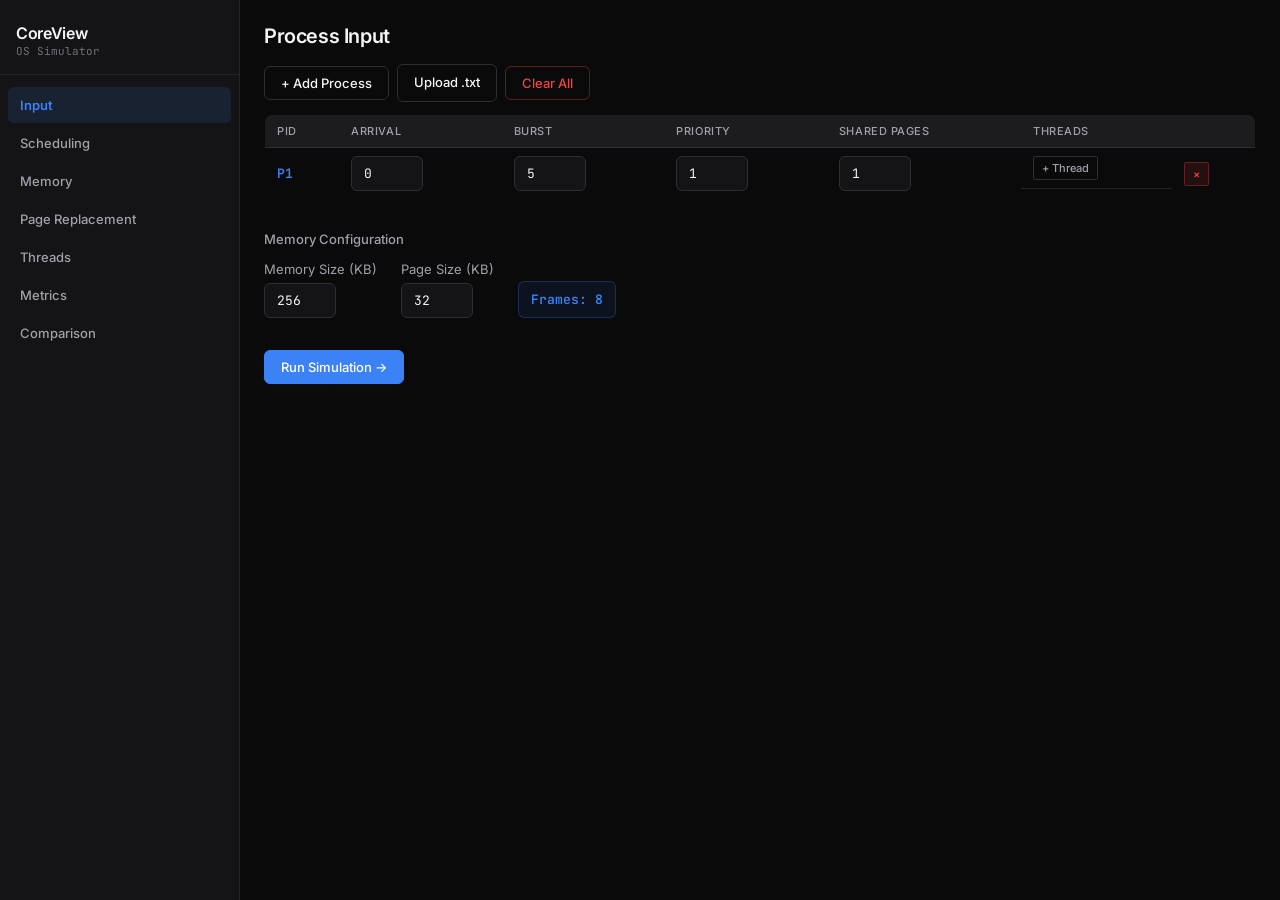
==== commit 25a5701b: "style: complete visual layer refactor — design system, tokens, Canvas renderers - tokens.css: new de" ====
--- a/index.html
+++ b/index.html
@@ -4,90 +4,118 @@
   <meta charset="UTF-8">
   <meta name="viewport" content="width=device-width, initial-scale=1.0">
   <title>CoreView — OS Scheduling &amp; Memory Simulator</title>
+  <link rel="preconnect" href="https://fonts.googleapis.com">
+  <link rel="preconnect" href="https://fonts.gstatic.com" crossorigin>
+  <link href="https://fonts.googleapis.com/css2?family=Inter:wght@400;500;600&family=JetBrains+Mono:wght@400;500&display=swap" rel="stylesheet">
+  <link rel="stylesheet" href="tokens.css">
   <link rel="stylesheet" href="style.css">
 </head>
 <body>
 
-  <nav>
-    <button data-tab="input">Input</button>
-    <button data-tab="scheduling">Scheduling</button>
-    <button data-tab="memory">Memory</button>
-    <button data-tab="paging">Page Replacement</button>
-    <button data-tab="threads">Threads</button>
-    <button data-tab="metrics">Metrics</button>
-    <button data-tab="comparison">Comparison</button>
-  </nav>
+  <div class="app-shell">
 
-  <main>
-    <div data-screen="input">
-      <h2>Input</h2>
-      <p>Define processes, threads, and memory configuration here.</p>
+    <aside class="sidebar" id="sidebar">
+      <div class="sidebar-brand">
+        <span class="sidebar-brand-name">CoreView</span>
+        <span class="sidebar-brand-sub">OS Simulator</span>
+      </div>
+      <nav class="sidebar-nav" aria-label="Main navigation">
+        <button data-tab="input"      aria-label="Input screen">Input</button>
+        <button data-tab="scheduling" aria-label="Scheduling screen">Scheduling</button>
+        <button data-tab="memory"     aria-label="Memory screen">Memory</button>
+        <button data-tab="paging"     aria-label="Page Replacement screen">Page Replacement</button>
+        <button data-tab="threads"    aria-label="Threads screen">Threads</button>
+        <button data-tab="metrics"    aria-label="Metrics screen">Metrics</button>
+        <button data-tab="comparison" aria-label="Comparison screen">Comparison</button>
+      </nav>
+    </aside>
+
+    <div class="app-body">
+      <button class="sidebar-toggle" id="sidebar-toggle" aria-label="Toggle navigation" aria-controls="sidebar" aria-expanded="false">
+        <svg width="16" height="16" viewBox="0 0 24 24" fill="none" stroke="currentColor" stroke-width="2" stroke-linecap="round" stroke-linejoin="round" aria-hidden="true">
+          <line x1="3" y1="6" x2="21" y2="6"/>
+          <line x1="3" y1="12" x2="21" y2="12"/>
+          <line x1="3" y1="18" x2="21" y2="18"/>
+        </svg>
+      </button>
+
+      <main>
+        <div data-screen="input">
+          <h2>Input</h2>
+          <p>Define processes, threads, and memory configuration here.</p>
+        </div>
+
+        <div data-screen="scheduling">
+          <h2>Scheduling</h2>
+          <p>Scheduling algorithm visualization will appear here.</p>
+        </div>
+
+        <div data-screen="memory">
+          <h2>Memory</h2>
+          <p>Memory frame allocation grid will appear here.</p>
+        </div>
+
+        <div data-screen="paging">
+          <h2>Page Replacement</h2>
+          <p>Page replacement step-by-step trace will appear here.</p>
+        </div>
+
+        <div data-screen="threads">
+          <h2>Threads</h2>
+          <p>Thread lifecycle visualization will appear here.</p>
+        </div>
+
+        <div data-screen="metrics">
+          <h2>Metrics</h2>
+          <div id="metrics-no-data" class="screen-no-data">
+            Run a scheduling algorithm on the <strong>Scheduling</strong> tab first.
+          </div>
+          <div id="metrics-content" style="display:none">
+            <div id="metrics-dashboard"></div>
+            <div class="metrics-screen-section">
+              <div class="sched-section-title">Thread Metrics — Bar Charts (TAT / WT / RT)</div>
+              <canvas id="metrics-bar-chart"></canvas>
+            </div>
+            <div class="metrics-screen-section">
+              <div class="sched-section-title">Page Replacement Summary</div>
+              <div id="metrics-paging-info" class="metrics-paging-info"></div>
+            </div>
+          </div>
+        </div>
+
+        <div data-screen="comparison">
+          <h2>Comparison</h2>
+          <div id="cmp-no-data" class="screen-no-data">
+            Add processes on the <strong>Input</strong> tab first.
+          </div>
+          <div id="cmp-loading" class="cmp-loading" style="display:none">
+            <span class="cmp-loading-spinner"></span>
+            <span id="cmp-loading-msg">Running algorithms…</span>
+          </div>
+          <div id="cmp-content" style="display:none">
+            <div class="cmp-section">
+              <div class="cmp-section-title">Scheduling Algorithms — Side-by-Side Avg Thread Metrics</div>
+              <div class="cmp-legend-note">★ = best for that metric &nbsp;|&nbsp; Blue = Avg Thread TAT &nbsp; Orange = Avg Thread WT &nbsp; Green = Avg Thread RT</div>
+              <canvas id="cmp-sched-chart"></canvas>
+            </div>
+            <div id="cmp-page-section" class="cmp-section">
+              <div class="cmp-section-title">Page Replacement Algorithms — Total Page Faults</div>
+              <div class="cmp-legend-note">★ = fewest faults &nbsp;|&nbsp; Percentages show hit rate</div>
+              <canvas id="cmp-page-chart"></canvas>
+            </div>
+            <div id="cmp-best-summary" class="cmp-best"></div>
+          </div>
+        </div>
+      </main>
     </div>
 
-    <div data-screen="scheduling">
-      <h2>Scheduling</h2>
-      <p>Scheduling algorithm visualization will appear here.</p>
-    </div>
+  </div><!-- /.app-shell -->
 
-    <div data-screen="memory">
-      <h2>Memory</h2>
-      <p>Memory frame allocation grid will appear here.</p>
-    </div>
-
-    <div data-screen="paging">
-      <h2>Page Replacement</h2>
-      <p>Page replacement step-by-step trace will appear here.</p>
-    </div>
-
-    <div data-screen="threads">
-      <h2>Threads</h2>
-      <p>Thread lifecycle visualization will appear here.</p>
-    </div>
-
-    <div data-screen="metrics">
-      <h2>Metrics</h2>
-      <div id="metrics-no-data" class="screen-no-data">
-        Run a scheduling algorithm on the <strong>Scheduling</strong> tab first.
-      </div>
-      <div id="metrics-content" style="display:none">
-        <div id="metrics-dashboard"></div>
-        <div class="metrics-screen-section">
-          <div class="sched-section-title">Thread Metrics — Bar Charts (TAT / WT / RT)</div>
-          <canvas id="metrics-bar-chart"></canvas>
-        </div>
-        <div class="metrics-screen-section">
-          <div class="sched-section-title">Page Replacement Summary</div>
-          <div id="metrics-paging-info" class="metrics-paging-info"></div>
-        </div>
-      </div>
-    </div>
-
-    <div data-screen="comparison">
-      <h2>Comparison</h2>
-      <div id="cmp-no-data" class="screen-no-data">
-        Add processes on the <strong>Input</strong> tab first.
-      </div>
-      <div id="cmp-loading" class="cmp-loading" style="display:none">
-        <span class="cmp-loading-spinner"></span>
-        <span id="cmp-loading-msg">Running algorithms…</span>
-      </div>
-      <div id="cmp-content" style="display:none">
-        <div class="cmp-section">
-          <div class="cmp-section-title">Scheduling Algorithms — Side-by-Side Avg Thread Metrics</div>
-          <div class="cmp-legend-note">★ = best for that metric &nbsp;|&nbsp; Blue = Avg Thread TAT &nbsp; Orange = Avg Thread WT &nbsp; Green = Avg Thread RT</div>
-          <canvas id="cmp-sched-chart"></canvas>
-        </div>
-        <div id="cmp-page-section" class="cmp-section">
-          <div class="cmp-section-title">Page Replacement Algorithms — Total Page Faults</div>
-          <div class="cmp-legend-note">★ = fewest faults &nbsp;|&nbsp; Percentages show hit rate</div>
-          <canvas id="cmp-page-chart"></canvas>
-        </div>
-        <div id="cmp-best-summary" class="cmp-best"></div>
-      </div>
-    </div>
-  </main>
+  <!-- Overlay for mobile sidebar -->
+  <div class="sidebar-overlay" id="sidebar-overlay" aria-hidden="true"></div>
 
   <script>
+    // Tab navigation
     document.querySelectorAll('[data-tab]').forEach(function(tab) {
       tab.addEventListener('click', function() {
         var target = tab.dataset.tab;
@@ -97,9 +125,34 @@
         document.querySelectorAll('[data-screen]').forEach(function(s) {
           s.classList.toggle('active-screen', s.dataset.screen === target);
         });
+        // Close sidebar on mobile after selection
+        if (window.innerWidth < 1024) {
+          closeSidebar();
+        }
       });
     });
     document.querySelector('[data-tab]').click();
+
+    // Mobile sidebar toggle
+    var sidebar = document.getElementById('sidebar');
+    var sidebarToggle = document.getElementById('sidebar-toggle');
+    var sidebarOverlay = document.getElementById('sidebar-overlay');
+
+    function openSidebar() {
+      sidebar.classList.add('open');
+      sidebarOverlay.classList.add('visible');
+      sidebarToggle.setAttribute('aria-expanded', 'true');
+    }
+    function closeSidebar() {
+      sidebar.classList.remove('open');
+      sidebarOverlay.classList.remove('visible');
+      sidebarToggle.setAttribute('aria-expanded', 'false');
+    }
+
+    sidebarToggle.addEventListener('click', function() {
+      sidebar.classList.contains('open') ? closeSidebar() : openSidebar();
+    });
+    sidebarOverlay.addEventListener('click', closeSidebar);
   </script>
 
   <script type="module" src="app.js"></script>
--- a/tokens.css
+++ b/tokens.css
@@ -0,0 +1,80 @@
+/* ═══════════════════════════════════════════════════════════════════════════
+   CoreView Design Tokens — single source of truth for all visual values.
+   Import this FIRST before any other stylesheet.
+   ═══════════════════════════════════════════════════════════════════════════ */
+
+:root {
+  /* ── Surfaces ──────────────────────────────────────────────────────────── */
+  --bg-base:        #0A0A0B;
+  --bg-surface:     #141416;
+  --bg-elevated:    #1C1C1F;
+
+  /* ── Borders ───────────────────────────────────────────────────────────── */
+  --border-subtle:  #242428;
+  --border-default: #2E2E33;
+
+  /* ── Text ──────────────────────────────────────────────────────────────── */
+  --text-primary:   #F4F4F5;
+  --text-secondary: #A1A1AA;
+  --text-tertiary:  #71717A;
+
+  /* ── Accent ────────────────────────────────────────────────────────────── */
+  --accent:         #3B82F6;
+  --accent-hover:   #60A5FA;
+
+  /* ── Process/Thread States ─────────────────────────────────────────────── */
+  --state-running:  #10B981;
+  --state-ready:    #F59E0B;
+  --state-waiting:  #8B5CF6;
+  --state-blocked:  #EF4444;
+  --state-finished: #6B7280;
+  --state-new:      #06B6D4;
+
+  /* ── Semantic overlays (page replacement) ──────────────────────────────── */
+  --hit-bg:      #052e16;
+  --hit-text:    #10B981;
+  --hit-border:  #065f46;
+  --fault-bg:    #2d0a0a;
+  --fault-text:  #EF4444;
+  --fault-border:#991b1b;
+
+  /* ── Typography ────────────────────────────────────────────────────────── */
+  --font-ui:   'Inter', -apple-system, system-ui, sans-serif;
+  --font-mono: 'JetBrains Mono', 'SF Mono', Menlo, Consolas, monospace;
+
+  /* ── Spacing (multiples of 4px) ────────────────────────────────────────── */
+  --space-1:  4px;
+  --space-2:  8px;
+  --space-3:  12px;
+  --space-4:  16px;
+  --space-6:  24px;
+  --space-8:  32px;
+  --space-12: 48px;
+  --space-16: 64px;
+
+  /* ── Border Radius ─────────────────────────────────────────────────────── */
+  --radius-sm: 2px;   /* chips, small elements */
+  --radius-md: 6px;   /* buttons, inputs, canvases */
+  --radius-lg: 8px;   /* cards, panels */
+  --radius-xl: 12px;  /* modals */
+
+  /* ── Shadows (minimal — only for elevation) ────────────────────────────── */
+  --shadow-modal:    0 8px 24px rgba(0, 0, 0, 0.4);
+  --shadow-dropdown: 0 4px 12px rgba(0, 0, 0, 0.3);
+
+  /* ── Motion ────────────────────────────────────────────────────────────── */
+  --ease-out:    cubic-bezier(0.16, 1, 0.3, 1);
+  --ease-in-out: cubic-bezier(0.4, 0, 0.2, 1);
+  --dur-fast:    120ms;
+  --dur-normal:  200ms;
+  --dur-slow:    300ms;
+}
+
+/* Disable all transitions for users who prefer reduced motion */
+@media (prefers-reduced-motion: reduce) {
+  :root {
+    --dur-fast:   0ms;
+    --dur-normal: 0ms;
+    --dur-slow:   0ms;
+  }
+}
--- a/style.css
+++ b/style.css
@@ -1,58 +1,7 @@
 /* ═══════════════════════════════════════════════════════════════════════════
-   CoreView — Dark Developer Theme
-   Palette constants here mirror the JS COLOR_PALETTE in all render/ files.
+   CoreView — Main Stylesheet
+   Tokens live in tokens.css — do NOT hardcode colors or spacing here.
    ═══════════════════════════════════════════════════════════════════════════ */
-
-/* ─── Design Tokens ──────────────────────────────────────────────────────── */
-:root {
-  /* Surface hierarchy */
-  --bg-base:     #0d1117;
-  --bg-surface:  #161b22;
-  --bg-elevated: #1c2130;
-  --bg-card:     #1e2438;
-
-  /* Borders */
-  --border-dim:    #21262d;
-  --border:        #30363d;
-  --border-strong: #484f58;
-
-  /* Text */
-  --text-primary:   #e6edf3;
-  --text-secondary: #8b949e;
-  --text-muted:     #6e7681;
-  --text-accent:    #58a6ff;
-  --text-danger:    #f85149;
-  --text-success:   #3fb950;
-  --text-warn:      #e3b341;
-
-  /* Process color palette — must match render/ COLOR_PALETTE */
-  --p0: #5b9cf6;
-  --p1: #f07b5e;
-  --p2: #6abf85;
-  --p3: #f5c842;
-  --p4: #a78bf5;
-  --p5: #ef5d52;
-  --p6: #4db8c8;
-  --p7: #e8879b;
-
-  /* Semantic status */
-  --hit-bg:      #0d2818;
-  --hit-text:    #3fb950;
-  --hit-border:  #238636;
-  --fault-bg:    #2c1116;
-  --fault-text:  #f85149;
-  --fault-border:#da3633;
-
-  /* Typography */
-  --font-ui:   system-ui, -apple-system, BlinkMacSystemFont, sans-serif;
-  --font-mono: 'JetBrains Mono', 'Cascadia Code', 'Fira Code', ui-monospace, Consolas, monospace;
-
-  /* Motion */
-  --ease-out:    cubic-bezier(0.16, 1, 0.3, 1);
-  --ease-in-out: cubic-bezier(0.4, 0, 0.2, 1);
-  --dur-fast:    120ms;
-  --dur-normal:  200ms;
-}
 
 /* ─── Reset ──────────────────────────────────────────────────────────────── */
 
@@ -67,82 +16,201 @@
 body {
   font-family: var(--font-ui);
   font-size: 14px;
-  line-height: 1.6;
+  line-height: 1.5;
   background: var(--bg-base);
   color: var(--text-primary);
   min-height: 100vh;
 }
 
 h2 {
-  font-size: 1.1em;
-  font-weight: 700;
-  color: var(--text-primary);
-  margin-bottom: 14px;
-  letter-spacing: -0.01em;
+  font-size: 20px;
+  font-weight: 600;
+  color: var(--text-primary);
+  margin-bottom: var(--space-4);
+  letter-spacing: -0.02em;
+  line-height: 1.2;
 }
 
 h3 {
-  font-size: 0.95em;
-  font-weight: 600;
-  color: var(--text-secondary);
-  margin-bottom: 8px;
+  font-size: 16px;
+  font-weight: 500;
+  color: var(--text-secondary);
+  margin-bottom: var(--space-2);
+  line-height: 1.2;
 }
 
 /* ─── Scrollbars ─────────────────────────────────────────────────────────── */
 
 ::-webkit-scrollbar            { width: 8px; height: 8px; }
 ::-webkit-scrollbar-track      { background: var(--bg-surface); }
-::-webkit-scrollbar-thumb      { background: var(--border-strong); border-radius: 4px; }
-::-webkit-scrollbar-thumb:hover{ background: #6e7681; }
-
-/* ─── Navigation / Tab Bar ───────────────────────────────────────────────── */
-
-nav {
-  display: flex;
-  gap: 0;
-  padding: 0 20px;
-  background: var(--bg-surface);
-  border-bottom: 1px solid var(--border);
+::-webkit-scrollbar-thumb      { background: var(--border-default); border-radius: var(--radius-sm); }
+::-webkit-scrollbar-thumb:hover{ background: var(--text-tertiary); }
+
+/* ─── Focus ring (global, WCAG AA) ──────────────────────────────────────── */
+
+:focus-visible {
+  outline: 2px solid var(--accent);
+  outline-offset: 2px;
+}
+
+/* ─── App Shell Layout ───────────────────────────────────────────────────── */
+
+.app-shell {
+  display: flex;
+  min-height: 100vh;
+}
+
+/* ─── Sidebar ────────────────────────────────────────────────────────────── */
+
+.sidebar {
+  width: 240px;
+  flex-shrink: 0;
+  background: var(--bg-surface);
+  border-right: 1px solid var(--border-subtle);
   position: sticky;
   top: 0;
+  height: 100vh;
+  overflow-y: auto;
+  display: flex;
+  flex-direction: column;
   z-index: 100;
-  overflow-x: auto;
-}
-
-nav button {
-  padding: 11px 16px;
-  cursor: pointer;
+}
+
+.sidebar-brand {
+  padding: var(--space-6) var(--space-4) var(--space-4);
+  display: flex;
+  flex-direction: column;
+  gap: 2px;
+  border-bottom: 1px solid var(--border-subtle);
+  margin-bottom: var(--space-2);
+}
+
+.sidebar-brand-name {
+  font-size: 16px;
+  font-weight: 600;
+  color: var(--text-primary);
+  letter-spacing: -0.02em;
+  line-height: 1.2;
+}
+
+.sidebar-brand-sub {
+  font-size: 11px;
+  color: var(--text-tertiary);
+  font-family: var(--font-mono);
+  line-height: 1.2;
+}
+
+.sidebar-nav {
+  display: flex;
+  flex-direction: column;
+  padding: var(--space-1) var(--space-2);
+  gap: 2px;
+}
+
+.sidebar-nav button {
+  display: flex;
+  align-items: center;
+  width: 100%;
+  padding: 10px var(--space-3);
   border: none;
   background: transparent;
   color: var(--text-secondary);
-  font: inherit;
-  font-size: 0.84em;
-  font-weight: 500;
-  letter-spacing: 0.01em;
-  border-bottom: 2px solid transparent;
-  margin-bottom: -1px;
+  font-family: var(--font-ui);
+  font-size: 13px;
+  font-weight: 500;
+  text-align: left;
+  cursor: pointer;
+  border-radius: var(--radius-md);
   transition:
-    color var(--dur-fast) var(--ease-in-out),
-    border-color var(--dur-fast) var(--ease-in-out);
+    background var(--dur-fast) var(--ease-in-out),
+    color     var(--dur-fast) var(--ease-in-out);
   white-space: nowrap;
+}
+
+.sidebar-nav button:hover {
+  background: var(--bg-elevated);
+  color: var(--text-primary);
+}
+
+.sidebar-nav button.active {
+  background: rgba(59, 130, 246, 0.12);
+  color: var(--accent);
+  font-weight: 600;
+}
+
+/* Mobile sidebar toggle button */
+.sidebar-toggle {
+  display: none;
+  align-items: center;
+  justify-content: center;
+  width: 32px;
+  height: 32px;
+  border: 1px solid var(--border-default);
+  background: var(--bg-surface);
+  color: var(--text-secondary);
+  cursor: pointer;
+  border-radius: var(--radius-md);
+  margin: var(--space-3) var(--space-3) 0;
   flex-shrink: 0;
-}
-
-nav button:hover {
-  color: var(--text-primary);
-}
-
-nav button.active {
-  color: var(--text-accent);
-  border-bottom-color: var(--text-accent);
-  font-weight: 600;
+  transition: background var(--dur-fast), color var(--dur-fast);
+}
+
+.sidebar-toggle:hover {
+  background: var(--bg-elevated);
+  color: var(--text-primary);
+}
+
+.sidebar-overlay {
+  display: none;
+  position: fixed;
+  inset: 0;
+  background: rgba(0, 0, 0, 0.5);
+  z-index: 99;
+}
+
+/* ─── App Body ───────────────────────────────────────────────────────────── */
+
+.app-body {
+  flex: 1;
+  min-width: 0;
+  display: flex;
+  flex-direction: column;
+}
+
+main {
+  padding: var(--space-6);
+  flex: 1;
+}
+
+/* ─── Responsive: collapse sidebar to drawer below 1024px ───────────────── */
+
+@media (max-width: 1023px) {
+  .sidebar {
+    position: fixed;
+    left: -240px;
+    top: 0;
+    transition: left var(--dur-normal) var(--ease-out);
+  }
+
+  .sidebar.open {
+    left: 0;
+    box-shadow: var(--shadow-modal);
+  }
+
+  .sidebar-overlay.visible {
+    display: block;
+  }
+
+  .sidebar-toggle {
+    display: flex;
+  }
+
+  main {
+    padding: var(--space-4);
+  }
 }
 
 /* ─── Screen Container & Transitions ─────────────────────────────────────── */
-
-main {
-  padding: 20px 24px;
-}
 
 [data-screen] {
   display: none;
@@ -154,7 +222,7 @@
 }
 
 @keyframes screenFadeIn {
-  from { opacity: 0; transform: translateY(8px); }
+  from { opacity: 0; transform: translateY(6px); }
   to   { opacity: 1; transform: translateY(0);   }
 }
 
@@ -169,45 +237,46 @@
 #cmp-sched-chart,
 #cmp-page-chart {
   display: block;
-  border: 1px solid var(--border);
-  background: var(--bg-surface);
-  border-radius: 6px;
+  border: 1px solid var(--border-default);
+  background: var(--bg-surface);
+  border-radius: var(--radius-md);
   max-width: 100%;
 }
 
 /* ─── Shared "no data" banner ────────────────────────────────────────────── */
 
 .screen-no-data {
-  margin-top: 30px;
-  padding: 14px 18px;
-  background: var(--bg-surface);
-  border: 1px solid var(--border);
-  border-radius: 6px;
-  color: var(--text-secondary);
-  font-size: 0.9em;
+  margin-top: var(--space-8);
+  padding: var(--space-3) var(--space-4);
+  background: var(--bg-surface);
+  border: 1px solid var(--border-default);
+  border-radius: var(--radius-md);
+  color: var(--text-secondary);
+  font-size: 13px;
   max-width: 480px;
 }
 
 .screen-no-data strong {
-  color: var(--text-accent);
+  color: var(--accent);
+  font-weight: 600;
 }
 
 /* ─── Section headers ────────────────────────────────────────────────────── */
 
 .sched-section-title,
 .cmp-section-title {
-  font-size: 0.72em;
-  font-weight: 700;
-  color: var(--text-muted);
+  font-size: 11px;
+  font-weight: 500;
+  color: var(--text-tertiary);
   text-transform: uppercase;
-  letter-spacing: 0.08em;
-  margin-bottom: 8px;
-  padding-bottom: 5px;
-  border-bottom: 1px solid var(--border-dim);
+  letter-spacing: 0.05em;
+  margin-bottom: var(--space-2);
+  padding-bottom: var(--space-1);
+  border-bottom: 1px solid var(--border-subtle);
 }
 
 .sched-section {
-  margin-top: 20px;
+  margin-top: var(--space-6);
 }
 
 /* ─── Controls strip (play / pause / speed) ──────────────────────────────── */
@@ -215,27 +284,28 @@
 .sched-controls {
   display: flex;
   align-items: center;
-  gap: 6px;
-  margin: 12px 0;
+  gap: var(--space-2);
+  margin: var(--space-3) 0;
   flex-wrap: wrap;
 }
 
 .sched-controls button,
 .sched-controls select {
-  padding: 5px 12px;
-  border: 1px solid var(--border);
+  padding: var(--space-2) var(--space-3);
+  border: 1px solid var(--border-default);
   background: var(--bg-surface);
   color: var(--text-primary);
   cursor: pointer;
-  font: inherit;
-  font-size: 0.84em;
-  border-radius: 5px;
+  font-family: var(--font-ui);
+  font-size: 13px;
+  font-weight: 500;
+  border-radius: var(--radius-md);
   transition: background var(--dur-fast), border-color var(--dur-fast);
 }
 
 .sched-controls button:hover {
   background: var(--bg-elevated);
-  border-color: var(--border-strong);
+  border-color: var(--border-default);
 }
 
 .sched-controls select {
@@ -245,56 +315,57 @@
 .sched-controls .sched-step,
 .sched-step {
   margin-left: auto;
-  color: var(--text-muted);
-  font-size: 0.82em;
-  font-family: var(--font-mono);
+  color: var(--text-tertiary);
+  font-size: 11px;
+  font-family: var(--font-mono);
+  line-height: 1.2;
 }
 
 /* ─── Scheduling Screen ──────────────────────────────────────────────────── */
 
 .sched-algo-bar {
   display: flex;
-  gap: 5px;
-  margin-bottom: 14px;
+  gap: var(--space-1);
+  margin-bottom: var(--space-4);
   flex-wrap: wrap;
 }
 
 .sched-algo-btn {
-  padding: 6px 14px;
-  border: 1px solid var(--border);
+  padding: var(--space-2) var(--space-3);
+  border: 1px solid var(--border-default);
   background: var(--bg-surface);
   color: var(--text-secondary);
   cursor: pointer;
-  font: inherit;
-  font-size: 0.84em;
-  border-radius: 5px;
+  font-family: var(--font-ui);
+  font-size: 13px;
+  font-weight: 500;
+  border-radius: var(--radius-md);
   white-space: nowrap;
   transition:
-    color var(--dur-fast) var(--ease-in-out),
-    background var(--dur-fast) var(--ease-in-out),
+    color        var(--dur-fast) var(--ease-in-out),
+    background   var(--dur-fast) var(--ease-in-out),
     border-color var(--dur-fast) var(--ease-in-out);
 }
 
 .sched-algo-btn:hover {
   background: var(--bg-elevated);
   color: var(--text-primary);
-  border-color: var(--border-strong);
 }
 
 .sched-algo-btn.active {
-  background: rgba(88, 166, 255, 0.14);
-  color: var(--text-accent);
-  border-color: var(--text-accent);
+  background: rgba(59, 130, 246, 0.12);
+  color: var(--accent);
+  border-color: var(--accent);
   font-weight: 600;
 }
 
 .sched-config-panel {
-  padding: 9px 14px;
-  background: var(--bg-surface);
-  border: 1px solid var(--border);
-  border-radius: 5px;
-  margin-bottom: 10px;
-  font-size: 0.86em;
+  padding: var(--space-2) var(--space-3);
+  background: var(--bg-surface);
+  border: 1px solid var(--border-default);
+  border-radius: var(--radius-md);
+  margin-bottom: var(--space-3);
+  font-size: 13px;
   color: var(--text-secondary);
 }
 
@@ -303,30 +374,31 @@
 .rq-container {
   display: flex;
   flex-direction: column;
-  gap: 6px;
+  gap: var(--space-2);
 }
 
 .rq-row {
   display: flex;
   align-items: center;
-  gap: 10px;
+  gap: var(--space-3);
   min-height: 36px;
 }
 
 .rq-row-label {
-  font-size: 0.7em;
-  font-weight: 700;
-  color: var(--text-muted);
+  font-size: 11px;
+  font-weight: 500;
+  color: var(--text-tertiary);
   width: 48px;
   text-align: right;
   flex-shrink: 0;
   text-transform: uppercase;
-  letter-spacing: 0.06em;
+  letter-spacing: 0.05em;
+  font-family: var(--font-mono);
 }
 
 .rq-slot {
   display: flex;
-  gap: 5px;
+  gap: var(--space-1);
   align-items: center;
   flex-wrap: wrap;
 }
@@ -335,40 +407,39 @@
   display: inline-flex;
   align-items: center;
   justify-content: center;
-  padding: 4px 11px;
-  border-radius: 5px;
+  padding: var(--space-1) var(--space-3);
+  border-radius: var(--radius-sm);
   color: #fff;
-  font-weight: 700;
-  font-size: 0.82em;
+  font-weight: 600;
+  font-size: 11px;
   font-family: var(--font-mono);
   min-width: 44px;
   cursor: default;
   user-select: none;
-  box-shadow: 0 1px 4px rgba(0, 0, 0, 0.45);
-  animation: chipSlideIn 0.13s var(--ease-out);
+  line-height: 1.2;
+  animation: chipSlideIn var(--dur-fast) var(--ease-out);
 }
 
 @keyframes chipSlideIn {
-  from { opacity: 0; transform: translateX(-10px); }
+  from { opacity: 0; transform: translateX(-8px); }
   to   { opacity: 1; transform: translateX(0); }
 }
 
 .rq-chip--running {
-  outline: 2px solid rgba(255, 255, 255, 0.55);
+  outline: 2px solid rgba(255, 255, 255, 0.4);
   outline-offset: 2px;
-  box-shadow: 0 0 10px rgba(255, 255, 255, 0.12), 0 1px 4px rgba(0, 0, 0, 0.45);
 }
 
 .rq-idle {
-  color: var(--text-muted);
+  color: var(--text-tertiary);
   font-style: italic;
-  font-size: 0.84em;
+  font-size: 13px;
 }
 
 .rq-empty {
-  color: var(--border-strong);
+  color: var(--border-default);
   font-style: italic;
-  font-size: 0.84em;
+  font-size: 13px;
 }
 
 /* ─── Queue Levels (MLQ / MLFQ) ──────────────────────────────────────────── */
@@ -376,19 +447,19 @@
 .sched-queue-levels {
   display: flex;
   flex-direction: column;
-  gap: 5px;
+  gap: var(--space-1);
 }
 
 .sched-ql-row {
   display: flex;
   align-items: center;
-  gap: 10px;
+  gap: var(--space-3);
   min-height: 30px;
 }
 
 .sched-ql-label {
-  font-size: 0.77em;
-  font-weight: 600;
+  font-size: 13px;
+  font-weight: 500;
   color: var(--text-secondary);
   width: 170px;
   flex-shrink: 0;
@@ -396,7 +467,7 @@
 
 .sched-ql-slot {
   display: flex;
-  gap: 5px;
+  gap: var(--space-1);
   align-items: center;
   flex-wrap: wrap;
 }
@@ -405,34 +476,34 @@
   display: inline-flex;
   align-items: center;
   justify-content: center;
-  padding: 3px 8px;
-  border-radius: 4px;
+  padding: var(--space-1) var(--space-2);
+  border-radius: var(--radius-sm);
   color: #fff;
-  font-weight: 700;
-  font-size: 0.79em;
+  font-weight: 600;
+  font-size: 11px;
   font-family: var(--font-mono);
   cursor: default;
   user-select: none;
-  animation: chipSlideIn 0.13s var(--ease-out);
+  animation: chipSlideIn var(--dur-fast) var(--ease-out);
 }
 
 .sched-ql-note {
-  font-size: 0.8em;
-  padding: 3px 8px;
-  border-radius: 4px;
-  margin-top: 3px;
+  font-size: 11px;
+  padding: var(--space-1) var(--space-2);
+  border-radius: var(--radius-sm);
+  margin-top: var(--space-1);
 }
 
 .sched-ql-note--promote {
-  background: rgba(63, 185, 80, 0.12);
-  color: #3fb950;
-  border: 1px solid rgba(63, 185, 80, 0.28);
+  background: rgba(16, 185, 129, 0.1);
+  color: var(--state-running);
+  border: 1px solid rgba(16, 185, 129, 0.25);
 }
 
 .sched-ql-note--demote {
-  background: rgba(227, 179, 65, 0.12);
-  color: #e3b341;
-  border: 1px solid rgba(227, 179, 65, 0.28);
+  background: rgba(245, 158, 11, 0.1);
+  color: var(--state-ready);
+  border: 1px solid rgba(245, 158, 11, 0.25);
 }
 
 /* ─── State diagram ──────────────────────────────────────────────────────── */
@@ -440,9 +511,9 @@
 #sched-state-diagram,
 #th-state-diagram {
   display: block;
-  border: 1px solid var(--border);
-  background: var(--bg-surface);
-  border-radius: 6px;
+  border: 1px solid var(--border-default);
+  background: var(--bg-surface);
+  border-radius: var(--radius-md);
   max-width: 100%;
 }
 
@@ -450,168 +521,183 @@
 
 .metrics-agg {
   display: flex;
-  gap: 20px;
+  gap: var(--space-6);
   flex-wrap: wrap;
-  padding: 12px 16px;
-  background: var(--bg-surface);
-  border: 1px solid var(--border);
-  border-radius: 6px;
-  margin-bottom: 16px;
+  padding: var(--space-4);
+  background: var(--bg-surface);
+  border: 1px solid var(--border-default);
+  border-radius: var(--radius-lg);
+  margin-bottom: var(--space-4);
 }
 
 .metrics-agg-item {
   display: flex;
   flex-direction: column;
-  gap: 3px;
+  gap: var(--space-1);
 }
 
 .metrics-agg-label {
-  font-size: 0.7em;
-  color: var(--text-muted);
-  font-weight: 700;
+  font-size: 11px;
+  color: var(--text-secondary);
+  font-weight: 500;
   text-transform: uppercase;
-  letter-spacing: 0.06em;
+  letter-spacing: 0.05em;
 }
 
 .metrics-agg-value {
-  font-size: 1.15em;
-  font-weight: 700;
-  color: var(--text-primary);
+  font-size: 28px;
+  font-weight: 500;
+  color: var(--text-primary);
+  font-family: var(--font-mono);
+  line-height: 1.2;
+}
+
+.metrics-agg-unit {
+  font-size: 13px;
+  color: var(--text-tertiary);
   font-family: var(--font-mono);
 }
 
 .metrics-table-title {
-  font-size: 0.76em;
-  font-weight: 700;
-  color: var(--text-muted);
-  margin: 14px 0 6px;
+  font-size: 11px;
+  font-weight: 500;
+  color: var(--text-tertiary);
+  margin: var(--space-4) 0 var(--space-2);
   text-transform: uppercase;
-  letter-spacing: 0.06em;
+  letter-spacing: 0.05em;
 }
 
 .metrics-tbl {
   width: 100%;
   border-collapse: collapse;
-  font-size: 0.87em;
-  margin-bottom: 18px;
-  border: 1px solid var(--border);
-  border-radius: 6px;
+  font-size: 13px;
+  margin-bottom: var(--space-4);
+  border: 1px solid var(--border-default);
+  border-radius: var(--radius-lg);
   overflow: hidden;
 }
 
 .metrics-tbl th {
   background: var(--bg-elevated);
-  padding: 7px 12px;
+  padding: var(--space-2) var(--space-3);
   text-align: left;
-  font-weight: 600;
-  color: var(--text-secondary);
-  border-bottom: 1px solid var(--border);
+  font-weight: 500;
+  color: var(--text-secondary);
+  border-bottom: 1px solid var(--border-default);
   white-space: nowrap;
-  font-size: 0.86em;
-  letter-spacing: 0.03em;
+  font-size: 11px;
+  text-transform: uppercase;
+  letter-spacing: 0.05em;
 }
 
 .metrics-tbl td {
-  padding: 6px 12px;
-  border-bottom: 1px solid var(--border-dim);
-  color: var(--text-primary);
-  font-family: var(--font-mono);
-  font-size: 0.9em;
+  padding: var(--space-2) var(--space-3);
+  border-bottom: 1px solid var(--border-subtle);
+  color: var(--text-primary);
+  font-family: var(--font-mono);
+  font-size: 13px;
+  text-align: right;
 }
 
 .metrics-tbl td:first-child {
   font-family: var(--font-ui);
-  font-weight: 600;
-  color: var(--text-secondary);
-}
-
-.metrics-tbl tbody tr:nth-child(even) td {
-  background: rgba(28, 33, 48, 0.5);
+  font-weight: 500;
+  color: var(--text-secondary);
+  text-align: left;
 }
 
 .metrics-tbl tbody tr:hover td {
-  background: rgba(88, 166, 255, 0.06);
+  background: var(--bg-elevated);
 }
 
 .metrics-avg-row td {
-  font-weight: 700;
-  background: rgba(88, 166, 255, 0.08) !important;
-  border-top: 1px solid rgba(88, 166, 255, 0.25);
-  color: var(--text-accent);
+  font-weight: 600;
+  border-top: 1px solid rgba(59, 130, 246, 0.2);
+  color: var(--accent);
+  background: rgba(59, 130, 246, 0.06) !important;
 }
 
 /* ─── Input Screen ───────────────────────────────────────────────────────── */
 
 .inp-section {
-  margin-bottom: 28px;
+  margin-bottom: var(--space-8);
 }
 
 .inp-section h3 {
-  font-size: 0.95em;
-  font-weight: 600;
-  margin-bottom: 10px;
+  font-size: 13px;
+  font-weight: 500;
+  margin-bottom: var(--space-3);
   color: var(--text-secondary);
 }
 
 .inp-toolbar {
   display: flex;
-  gap: 8px;
-  align-items: center;
-  margin-bottom: 10px;
+  gap: var(--space-2);
+  align-items: center;
+  margin-bottom: var(--space-3);
   flex-wrap: wrap;
 }
 
+/* ── Buttons (shared base) ──────────────────────────────────────────────── */
+
 .inp-btn {
-  padding: 6px 12px;
-  border: 1px solid var(--border);
-  background: var(--bg-surface);
+  padding: var(--space-2) var(--space-4);
+  border: 1px solid var(--border-default);
+  background: transparent;
   color: var(--text-primary);
   cursor: pointer;
-  font: inherit;
-  font-size: 0.84em;
-  border-radius: 5px;
-  transition: background var(--dur-fast), border-color var(--dur-fast);
+  font-family: var(--font-ui);
+  font-size: 13px;
+  font-weight: 500;
+  border-radius: var(--radius-md);
+  transition:
+    background var(--dur-fast),
+    border-color var(--dur-fast),
+    transform var(--dur-fast);
   white-space: nowrap;
 }
 
 .inp-btn:hover {
   background: var(--bg-elevated);
-  border-color: var(--border-strong);
+}
+
+.inp-btn:active {
+  transform: scale(0.98);
 }
 
 .inp-btn-primary {
-  background: var(--text-accent);
-  color: #0d1117;
-  border-color: var(--text-accent);
-  font-weight: 700;
-  padding: 8px 22px;
-  font-size: 0.9em;
+  background: var(--accent);
+  color: #fff;
+  border-color: var(--accent);
+  font-weight: 500;
+  padding: var(--space-2) var(--space-4);
 }
 
 .inp-btn-primary:hover {
-  background: #79b8ff;
-  border-color: #79b8ff;
+  background: var(--accent-hover);
+  border-color: var(--accent-hover);
 }
 
 .inp-btn-outline-danger {
   background: transparent;
-  color: var(--text-danger);
-  border-color: rgba(248, 81, 73, 0.4);
+  color: var(--state-blocked);
+  border-color: rgba(239, 68, 68, 0.35);
 }
 
 .inp-btn-outline-danger:hover {
-  background: rgba(248, 81, 73, 0.1);
+  background: rgba(239, 68, 68, 0.08);
 }
 
 .inp-btn-sm {
-  padding: 3px 8px;
-  border: 1px solid var(--border);
-  background: var(--bg-surface);
+  padding: var(--space-1) var(--space-2);
+  border: 1px solid var(--border-default);
+  background: transparent;
   color: var(--text-secondary);
   cursor: pointer;
-  font: inherit;
-  font-size: 0.8em;
-  border-radius: 4px;
+  font-family: var(--font-ui);
+  font-size: 11px;
+  font-weight: 500;
+  border-radius: var(--radius-sm);
   white-space: nowrap;
   transition: background var(--dur-fast), color var(--dur-fast);
 }
@@ -622,86 +708,91 @@
 }
 
 .inp-btn-danger {
-  background: rgba(248, 81, 73, 0.15);
-  color: var(--text-danger);
-  border-color: rgba(248, 81, 73, 0.35);
+  background: rgba(239, 68, 68, 0.12);
+  color: var(--state-blocked);
+  border-color: rgba(239, 68, 68, 0.3);
 }
 
 .inp-btn-danger:hover {
-  background: rgba(248, 81, 73, 0.25);
-}
+  background: rgba(239, 68, 68, 0.2);
+}
+
+/* ── Tables ─────────────────────────────────────────────────────────────── */
 
 .inp-table {
   width: 100%;
   border-collapse: collapse;
-  margin-bottom: 6px;
-  font-size: 0.9em;
-  border: 1px solid var(--border);
-  border-radius: 6px;
+  margin-bottom: var(--space-2);
+  font-size: 13px;
+  border: 1px solid var(--border-default);
+  border-radius: var(--radius-lg);
   overflow: hidden;
 }
 
 .inp-table th,
 .inp-table td {
-  padding: 7px 10px;
-  border: 1px solid var(--border-dim);
+  padding: var(--space-2) var(--space-3);
+  border-bottom: 1px solid var(--border-subtle);
   vertical-align: middle;
   text-align: left;
 }
 
 .inp-table thead th {
   background: var(--bg-elevated);
-  font-weight: 600;
-  color: var(--text-secondary);
-  border-bottom-color: var(--border);
-  font-size: 0.85em;
-  letter-spacing: 0.03em;
+  font-weight: 500;
+  color: var(--text-secondary);
+  border-bottom-color: var(--border-default);
+  font-size: 11px;
+  text-transform: uppercase;
+  letter-spacing: 0.05em;
 }
 
 .inp-table tbody tr:hover > td:not(.inp-thread-td) {
-  background: rgba(28, 33, 48, 0.8);
+  background: var(--bg-elevated);
 }
 
 .inp-pid-cell {
-  font-weight: 700;
-  color: var(--text-accent);
+  font-weight: 600;
+  color: var(--accent);
   font-family: var(--font-mono);
   white-space: nowrap;
-}
+  font-size: 13px;
+}
+
+/* ── Inputs ─────────────────────────────────────────────────────────────── */
 
 .inp-num {
   width: 72px;
-  padding: 4px 7px;
-  border: 1px solid var(--border);
-  border-radius: 4px;
-  font: inherit;
-  font-size: 0.92em;
-  background: var(--bg-base);
-  color: var(--text-primary);
-  font-family: var(--font-mono);
+  padding: var(--space-2) var(--space-3);
+  border: 1px solid var(--border-default);
+  border-radius: var(--radius-md);
+  font-family: var(--font-mono);
+  font-size: 13px;
+  background: var(--bg-surface);
+  color: var(--text-primary);
 }
 
 .inp-num:focus {
-  outline: 2px solid var(--text-accent);
-  border-color: transparent;
+  outline: 2px solid rgba(59, 130, 246, 0.3);
+  border-color: var(--accent);
 }
 
 .inp-num.inp-readonly {
   background: var(--bg-elevated);
-  color: var(--text-muted);
+  color: var(--text-tertiary);
   cursor: default;
 }
 
 .inp-thread-cell {
   display: flex;
-  gap: 6px;
+  gap: var(--space-2);
   align-items: center;
   flex-wrap: nowrap;
 }
 
 .inp-thread-td {
   background: var(--bg-elevated) !important;
-  padding: 10px 20px !important;
+  padding: var(--space-3) var(--space-6) !important;
   border-top: none !important;
 }
 
@@ -709,12 +800,12 @@
   display: grid;
   grid-template-columns: 48px 110px 110px 120px auto;
   justify-items: start;
-  gap: 8px;
-  padding: 4px 0;
-  margin-bottom: 4px;
-  font-size: 0.78em;
-  font-weight: 700;
-  color: var(--text-muted);
+  gap: var(--space-2);
+  padding: var(--space-1) 0;
+  margin-bottom: var(--space-1);
+  font-size: 11px;
+  font-weight: 500;
+  color: var(--text-tertiary);
   text-transform: uppercase;
   letter-spacing: 0.05em;
 }
@@ -722,31 +813,31 @@
 .inp-thread-list {
   display: flex;
   flex-direction: column;
-  gap: 5px;
+  gap: var(--space-1);
 }
 
 .inp-thread-row {
   display: grid;
   grid-template-columns: 48px 110px 110px 120px auto;
-  gap: 8px;
+  gap: var(--space-2);
   align-items: center;
   justify-items: start;
-  padding: 5px 8px;
-  background: var(--bg-surface);
-  border: 1px solid var(--border);
-  border-radius: 4px;
+  padding: var(--space-1) var(--space-2);
+  background: var(--bg-surface);
+  border: 1px solid var(--border-subtle);
+  border-radius: var(--radius-sm);
 }
 
 .inp-thread-label {
-  font-weight: 700;
-  color: var(--text-secondary);
-  font-size: 0.88em;
+  font-weight: 500;
+  color: var(--text-secondary);
+  font-size: 13px;
   font-family: var(--font-mono);
 }
 
 .inp-mem-row {
   display: flex;
-  gap: 20px;
+  gap: var(--space-6);
   align-items: flex-end;
   flex-wrap: wrap;
 }
@@ -754,37 +845,38 @@
 .inp-mem-label {
   display: flex;
   flex-direction: column;
-  gap: 4px;
-  font-size: 0.9em;
+  gap: var(--space-1);
+  font-size: 13px;
   color: var(--text-secondary);
 }
 
 .inp-frames-display {
   display: inline-block;
-  padding: 6px 12px;
-  background: rgba(88, 166, 255, 0.1);
-  border: 1px solid rgba(88, 166, 255, 0.3);
-  border-radius: 5px;
-  font-weight: 700;
-  font-family: var(--font-mono);
-  color: var(--text-accent);
+  padding: var(--space-2) var(--space-3);
+  background: rgba(59, 130, 246, 0.08);
+  border: 1px solid rgba(59, 130, 246, 0.25);
+  border-radius: var(--radius-md);
+  font-weight: 600;
+  font-family: var(--font-mono);
+  color: var(--accent);
   white-space: nowrap;
+  font-size: 13px;
 }
 
 .inp-frames-error {
-  background: rgba(248, 81, 73, 0.1);
-  border-color: rgba(248, 81, 73, 0.35);
-  color: var(--text-danger);
+  background: rgba(239, 68, 68, 0.08);
+  border-color: rgba(239, 68, 68, 0.3);
+  color: var(--state-blocked);
 }
 
 .inp-error {
-  margin-top: 8px;
-  padding: 8px 12px;
+  margin-top: var(--space-2);
+  padding: var(--space-2) var(--space-3);
   background: var(--fault-bg);
   border: 1px solid var(--fault-border);
-  border-radius: 5px;
+  border-radius: var(--radius-md);
   color: var(--fault-text);
-  font-size: 0.86em;
+  font-size: 13px;
 }
 
 .inp-error-item {
@@ -794,22 +886,22 @@
 /* ─── Memory Screen ──────────────────────────────────────────────────────── */
 
 .mem-desc {
-  font-size: 0.87em;
-  color: var(--text-secondary);
-  margin-bottom: 14px;
-  line-height: 1.6;
+  font-size: 13px;
+  color: var(--text-secondary);
+  margin-bottom: var(--space-4);
+  line-height: 1.5;
 }
 
 .mem-summary {
   display: flex;
-  gap: 20px;
+  gap: var(--space-6);
   flex-wrap: wrap;
-  padding: 10px 14px;
-  background: var(--bg-surface);
-  border: 1px solid var(--border);
-  border-radius: 5px;
-  margin-bottom: 14px;
-  font-size: 0.86em;
+  padding: var(--space-3) var(--space-4);
+  background: var(--bg-surface);
+  border: 1px solid var(--border-default);
+  border-radius: var(--radius-md);
+  margin-bottom: var(--space-4);
+  font-size: 13px;
   color: var(--text-secondary);
 }
 
@@ -819,18 +911,18 @@
 }
 
 .mem-summary-frag {
-  color: var(--text-warn);
+  color: var(--state-ready);
 }
 
 .mem-summary-frag b {
-  color: var(--text-warn);
+  color: var(--state-ready);
 }
 
 .mem-grid {
   display: grid;
   grid-template-columns: repeat(auto-fill, minmax(78px, 1fr));
-  gap: 7px;
-  margin-bottom: 14px;
+  gap: var(--space-1);
+  margin-bottom: var(--space-4);
 }
 
 .mem-frame {
@@ -841,22 +933,24 @@
   justify-content: center;
   gap: 2px;
   height: 82px;
-  border-radius: 7px;
-  padding: 6px 4px;
+  border-radius: var(--radius-lg);
+  padding: var(--space-2) var(--space-1);
   cursor: default;
-  transition: transform 0.15s var(--ease-out), box-shadow 0.15s var(--ease-out);
+  transition:
+    transform var(--dur-fast) var(--ease-out),
+    box-shadow var(--dur-fast) var(--ease-out);
   overflow: hidden;
 }
 
 .mem-frame:hover {
-  transform: scale(1.07);
+  transform: scale(1.06);
   z-index: 1;
-  box-shadow: 0 4px 18px rgba(0, 0, 0, 0.55);
+  box-shadow: var(--shadow-modal);
 }
 
 .mem-frame--empty {
   background: var(--bg-elevated);
-  border: 2px dashed var(--border-strong);
+  border: 1px dashed var(--border-default);
 }
 
 .mem-frame--frag::after {
@@ -867,65 +961,67 @@
   background: repeating-linear-gradient(
     -45deg,
     transparent, transparent 3px,
-    rgba(0, 0, 0, 0.26) 3px, rgba(0, 0, 0, 0.26) 6px
+    rgba(0, 0, 0, 0.2) 3px, rgba(0, 0, 0, 0.2) 6px
   );
-  border-radius: 0 0 7px 7px;
+  border-radius: 0 0 var(--radius-lg) var(--radius-lg);
 }
 
 .mem-fr-num {
-  font-size: 0.67em;
-  font-weight: 600;
-  opacity: 0.7;
+  font-size: 11px;
+  font-weight: 500;
+  opacity: 0.65;
   letter-spacing: 0.03em;
   font-family: var(--font-mono);
-}
-
-.mem-frame--empty .mem-fr-num { color: var(--text-muted); }
+  line-height: 1.2;
+}
+
+.mem-frame--empty .mem-fr-num { color: var(--text-tertiary); }
 
 .mem-fr-label {
-  font-size: 1.2em;
-  color: var(--border-strong);
+  font-size: 18px;
+  color: var(--border-default);
 }
 
 .mem-fr-pid {
-  font-size: 1em;
-  font-weight: 700;
+  font-size: 13px;
+  font-weight: 600;
   color: #fff;
-  text-shadow: 0 1px 3px rgba(0, 0, 0, 0.5);
-  font-family: var(--font-mono);
+  font-family: var(--font-mono);
+  line-height: 1.2;
 }
 
 .mem-fr-pg {
-  font-size: 0.72em;
-  color: rgba(255, 255, 255, 0.8);
-  font-family: var(--font-mono);
+  font-size: 11px;
+  color: rgba(255, 255, 255, 0.75);
+  font-family: var(--font-mono);
+  line-height: 1.2;
 }
 
 .mem-fr-frag-badge {
   position: absolute;
-  bottom: 4px; right: 4px;
-  font-size: 0.58em;
-  font-weight: 700;
-  letter-spacing: 0.05em;
-  color: rgba(255, 255, 255, 0.85);
+  bottom: var(--space-1); right: var(--space-1);
+  font-size: 11px;
+  font-weight: 600;
+  letter-spacing: 0.04em;
+  color: rgba(255, 255, 255, 0.8);
   text-transform: uppercase;
   z-index: 1;
 }
 
 .mem-legend {
   display: flex;
-  gap: 14px;
+  gap: var(--space-4);
   flex-wrap: wrap;
   align-items: center;
-  margin-top: 6px;
+  margin-top: var(--space-2);
 }
 
 .mem-legend-item {
   display: flex;
   align-items: center;
-  gap: 6px;
-  font-size: 0.85em;
-  font-weight: 600;
+  gap: var(--space-2);
+  font-size: 13px;
+  font-weight: 500;
   color: var(--text-secondary);
   font-family: var(--font-mono);
 }
@@ -934,7 +1030,7 @@
   display: inline-block;
   width: 14px;
   height: 14px;
-  border-radius: 3px;
+  border-radius: var(--radius-sm);
   flex-shrink: 0;
 }
 
@@ -942,83 +1038,83 @@
 
 .pg-algo-bar {
   display: flex;
-  gap: 5px;
-  margin-bottom: 12px;
+  gap: var(--space-1);
+  margin-bottom: var(--space-3);
   flex-wrap: wrap;
 }
 
 .pg-algo-btn {
-  padding: 6px 14px;
-  border: 1px solid var(--border);
+  padding: var(--space-2) var(--space-3);
+  border: 1px solid var(--border-default);
   background: var(--bg-surface);
   color: var(--text-secondary);
   cursor: pointer;
-  font: inherit;
-  font-size: 0.84em;
-  border-radius: 5px;
+  font-family: var(--font-ui);
+  font-size: 13px;
+  font-weight: 500;
+  border-radius: var(--radius-md);
   white-space: nowrap;
   transition:
-    color var(--dur-fast) var(--ease-in-out),
-    background var(--dur-fast) var(--ease-in-out),
+    color        var(--dur-fast) var(--ease-in-out),
+    background   var(--dur-fast) var(--ease-in-out),
     border-color var(--dur-fast) var(--ease-in-out);
 }
 
 .pg-algo-btn:hover {
   background: var(--bg-elevated);
   color: var(--text-primary);
-  border-color: var(--border-strong);
 }
 
 .pg-algo-btn.active {
-  background: rgba(88, 166, 255, 0.14);
-  color: var(--text-accent);
-  border-color: var(--text-accent);
+  background: rgba(59, 130, 246, 0.12);
+  color: var(--accent);
+  border-color: var(--accent);
   font-weight: 600;
 }
 
 .pg-config {
   display: flex;
   flex-direction: column;
-  gap: 8px;
-  padding: 10px 14px;
-  background: var(--bg-surface);
-  border: 1px solid var(--border);
-  border-radius: 5px;
-  margin-bottom: 12px;
+  gap: var(--space-2);
+  padding: var(--space-3) var(--space-4);
+  background: var(--bg-surface);
+  border: 1px solid var(--border-default);
+  border-radius: var(--radius-md);
+  margin-bottom: var(--space-3);
 }
 
 .pg-config-row {
   display: flex;
   align-items: center;
-  gap: 12px;
+  gap: var(--space-3);
   flex-wrap: wrap;
 }
 
 .pg-config-label {
   display: flex;
   align-items: center;
-  gap: 6px;
-  font-size: 0.88em;
-  color: var(--text-secondary);
-}
-
-.pg-config-sep { color: var(--border-strong); }
+  gap: var(--space-2);
+  font-size: 13px;
+  color: var(--text-secondary);
+}
+
+.pg-config-sep { color: var(--border-default); }
 
 .pg-src-toggle {
   display: flex;
-  border: 1px solid var(--border);
-  border-radius: 4px;
+  border: 1px solid var(--border-default);
+  border-radius: var(--radius-sm);
   overflow: hidden;
 }
 
 .pg-src-btn {
-  padding: 4px 12px;
+  padding: var(--space-1) var(--space-3);
   border: none;
   background: var(--bg-surface);
   color: var(--text-secondary);
   cursor: pointer;
-  font: inherit;
-  font-size: 0.86em;
+  font-family: var(--font-ui);
+  font-size: 13px;
   transition: background var(--dur-fast), color var(--dur-fast);
 }
 
@@ -1028,40 +1124,39 @@
 }
 
 .pg-src-btn.active {
-  background: var(--text-accent);
-  color: #0d1117;
-  font-weight: 700;
+  background: var(--accent);
+  color: #fff;
+  font-weight: 500;
 }
 
 .pg-custom-input {
   width: 320px;
-  padding: 4px 8px;
-  border: 1px solid var(--border);
-  border-radius: 4px;
-  font: inherit;
-  font-size: 0.88em;
+  padding: var(--space-2) var(--space-3);
+  border: 1px solid var(--border-default);
+  border-radius: var(--radius-md);
+  font-family: var(--font-mono);
+  font-size: 13px;
   background: var(--bg-base);
   color: var(--text-primary);
-  font-family: var(--font-mono);
 }
 
 .pg-custom-input:focus {
-  outline: 2px solid var(--text-accent);
-  border-color: transparent;
+  outline: 2px solid rgba(59, 130, 246, 0.3);
+  border-color: var(--accent);
 }
 
 .pg-custom-err {
-  font-size: 0.82em;
-  color: var(--text-danger);
+  font-size: 11px;
+  color: var(--state-blocked);
 }
 
 /* Reference string strip */
 .pg-refstring {
   display: flex;
-  gap: 5px;
+  gap: var(--space-1);
   overflow-x: auto;
-  padding-bottom: 6px;
-  padding-top: 2px;
+  padding-bottom: var(--space-2);
+  padding-top: var(--space-1);
   scroll-behavior: smooth;
 }
 
@@ -1070,9 +1165,9 @@
   flex-direction: column;
   align-items: center;
   min-width: 36px;
-  padding: 4px 5px;
-  border: 2px solid transparent;
-  border-radius: 5px;
+  padding: var(--space-1) var(--space-1);
+  border: 1px solid transparent;
+  border-radius: var(--radius-sm);
   background: var(--bg-elevated);
   cursor: default;
   flex-shrink: 0;
@@ -1080,43 +1175,44 @@
 }
 
 .pg-ref-step--current {
-  border-color: var(--text-warn);
-  background: rgba(227, 179, 65, 0.12);
+  border-color: var(--state-ready);
+  background: rgba(245, 158, 11, 0.1);
 }
 
 .pg-ref-step--past { opacity: 0.35; }
 
 .pg-ref-step-num {
-  font-size: 0.6em;
-  color: var(--text-muted);
-  font-weight: 600;
+  font-size: 11px;
+  color: var(--text-tertiary);
+  font-weight: 500;
   font-family: var(--font-mono);
   line-height: 1;
 }
 
 .pg-ref-step-page {
-  font-size: 0.9em;
-  font-weight: 700;
+  font-size: 13px;
+  font-weight: 600;
   color: var(--text-primary);
   font-family: var(--font-mono);
   margin-top: 1px;
+  line-height: 1.2;
 }
 
 /* Hit / Fault indicator */
 .pg-indicator {
   display: flex;
   align-items: center;
-  gap: 14px;
-  padding: 8px 14px;
-  background: var(--bg-surface);
-  border: 1px solid var(--border);
-  border-radius: 5px;
-  margin: 10px 0;
+  gap: var(--space-4);
+  padding: var(--space-2) var(--space-4);
+  background: var(--bg-surface);
+  border: 1px solid var(--border-default);
+  border-radius: var(--radius-md);
+  margin: var(--space-3) 0;
   flex-wrap: wrap;
 }
 
 .pg-indicator-stat {
-  font-size: 0.87em;
+  font-size: 13px;
   color: var(--text-secondary);
   font-family: var(--font-mono);
 }
@@ -1124,14 +1220,14 @@
 /* Stats bar */
 .pg-stats {
   display: flex;
-  gap: 18px;
+  gap: var(--space-4);
   flex-wrap: wrap;
-  padding: 8px 14px;
-  background: var(--bg-surface);
-  border: 1px solid var(--border);
-  border-radius: 5px;
-  margin-bottom: 14px;
-  font-size: 0.84em;
+  padding: var(--space-2) var(--space-4);
+  background: var(--bg-surface);
+  border: 1px solid var(--border-default);
+  border-radius: var(--radius-md);
+  margin-bottom: var(--space-4);
+  font-size: 11px;
   color: var(--text-secondary);
   font-family: var(--font-mono);
 }
@@ -1139,11 +1235,11 @@
 /* Page badges */
 .pg-badge {
   display: inline-block;
-  padding: 2px 8px;
-  border-radius: 4px;
-  font-size: 0.76em;
-  font-weight: 700;
-  letter-spacing: 0.05em;
+  padding: 2px var(--space-2);
+  border-radius: var(--radius-sm);
+  font-size: 11px;
+  font-weight: 600;
+  letter-spacing: 0.04em;
   text-transform: uppercase;
   font-family: var(--font-mono);
 }
@@ -1161,23 +1257,23 @@
 }
 
 .pg-badge--lg {
-  font-size: 0.9em;
-  padding: 4px 14px;
-}
-
-/* Flash on current fault row */
+  font-size: 13px;
+  padding: var(--space-1) var(--space-4);
+}
+
+/* Flash on current fault row — 300ms max per spec */
 .pg-step--current .pg-badge--fault {
-  animation: faultFlash 0.45s var(--ease-out);
+  animation: faultFlash var(--dur-slow) var(--ease-out);
 }
 
 @keyframes faultFlash {
-  0%   { background: #da3633; color: #fff; box-shadow: 0 0 12px rgba(218, 54, 51, 0.6); }
-  100% { background: var(--fault-bg); color: var(--fault-text); box-shadow: none; }
+  0%   { background: var(--state-blocked); color: #fff; }
+  100% { background: var(--fault-bg); color: var(--fault-text); }
 }
 
 .pg-body {
   display: flex;
-  gap: 20px;
+  gap: var(--space-6);
   align-items: flex-start;
   flex-wrap: wrap;
 }
@@ -1188,56 +1284,59 @@
 .pg-table-scroll {
   max-height: 420px;
   overflow-y: auto;
-  border: 1px solid var(--border);
-  border-radius: 5px;
+  border: 1px solid var(--border-default);
+  border-radius: var(--radius-md);
   background: var(--bg-surface);
 }
 
 .pg-table {
   width: 100%;
   border-collapse: collapse;
-  font-size: 0.84em;
+  font-size: 13px;
 }
 
 .pg-table th {
   position: sticky;
   top: 0;
   background: var(--bg-elevated);
-  padding: 6px 8px;
+  padding: var(--space-2) var(--space-2);
   text-align: center;
-  font-weight: 600;
-  color: var(--text-secondary);
-  border-bottom: 1px solid var(--border);
+  font-weight: 500;
+  color: var(--text-secondary);
+  border-bottom: 1px solid var(--border-default);
   white-space: nowrap;
   z-index: 1;
-  font-size: 0.86em;
+  font-size: 11px;
+  text-transform: uppercase;
+  letter-spacing: 0.04em;
 }
 
 .pg-table td {
-  padding: 4px 6px;
-  border-bottom: 1px solid var(--border-dim);
+  padding: var(--space-1) var(--space-2);
+  border-bottom: 1px solid var(--border-subtle);
   text-align: center;
   vertical-align: middle;
   color: var(--text-primary);
 }
 
 .pg-step--current td {
-  background: rgba(227, 179, 65, 0.08);
-  border-bottom: 1px solid rgba(227, 179, 65, 0.28);
+  background: rgba(245, 158, 11, 0.06);
+  border-bottom: 1px solid rgba(245, 158, 11, 0.2);
 }
 
 .pg-step--past td  { opacity: 0.45; }
-.pg-step--future td{ color: var(--text-muted); }
+.pg-step--future td{ color: var(--text-tertiary); }
 
 .pg-cell-num {
-  color: var(--text-muted);
-  font-size: 0.84em;
-  font-family: var(--font-mono);
+  color: var(--text-tertiary);
+  font-size: 11px;
+  font-family: var(--font-mono);
+  line-height: 1.2;
 }
 
 .pg-cell-faults {
-  font-weight: 700;
-  color: var(--text-danger);
+  font-weight: 600;
+  color: var(--state-blocked);
   font-family: var(--font-mono);
 }
 
@@ -1245,44 +1344,45 @@
 
 .pg-chip {
   display: inline-block;
-  padding: 2px 7px;
-  border-radius: 4px;
+  padding: 2px var(--space-2);
+  border-radius: var(--radius-sm);
   color: #fff;
-  font-weight: 700;
-  font-size: 0.84em;
+  font-weight: 600;
+  font-size: 11px;
   font-family: var(--font-mono);
   min-width: 24px;
   text-align: center;
+  line-height: 1.2;
 }
 
 .pg-chip--empty {
   background: var(--bg-elevated);
-  color: var(--text-muted);
+  color: var(--text-tertiary);
   font-weight: 400;
 }
 
 #pg-clock-canvas {
   display: block;
-  border: 1px solid var(--border);
-  border-radius: 6px;
+  border: 1px solid var(--border-default);
+  border-radius: var(--radius-md);
   background: var(--bg-surface);
 }
 
 /* ─── Threads Screen ──────────────────────────────────────────────────────── */
 
 .th-selector-bar {
-  margin-bottom: 12px;
-  display: flex;
-  align-items: center;
-  gap: 12px;
+  margin-bottom: var(--space-3);
+  display: flex;
+  align-items: center;
+  gap: var(--space-3);
 }
 
 .th-selector-bar select {
-  padding: 5px 10px;
-  border: 1px solid var(--border);
-  border-radius: 5px;
-  font: inherit;
-  font-size: 0.9em;
+  padding: var(--space-2) var(--space-3);
+  border: 1px solid var(--border-default);
+  border-radius: var(--radius-md);
+  font-family: var(--font-ui);
+  font-size: 13px;
   background: var(--bg-surface);
   color: var(--text-primary);
 }
@@ -1290,100 +1390,101 @@
 #th-gantt,
 #th-state-diagram {
   display: block;
-  border: 1px solid var(--border);
-  background: var(--bg-surface);
-  border-radius: 6px;
+  border: 1px solid var(--border-default);
+  background: var(--bg-surface);
+  border-radius: var(--radius-md);
   max-width: 100%;
 }
 
 /* ─── Memory Sharing View ─────────────────────────────────────────────────── */
 
 .ms-container {
-  padding: 14px;
-  background: var(--bg-surface);
-  border: 1px solid var(--border);
-  border-radius: 6px;
+  padding: var(--space-4);
+  background: var(--bg-surface);
+  border: 1px solid var(--border-default);
+  border-radius: var(--radius-lg);
 }
 
 .ms-segment-title {
-  font-size: 0.72em;
-  font-weight: 700;
-  color: var(--text-muted);
+  font-size: 11px;
+  font-weight: 500;
+  color: var(--text-tertiary);
   text-transform: uppercase;
-  letter-spacing: 0.08em;
-  margin-bottom: 8px;
-  padding-bottom: 5px;
-  border-bottom: 1px solid var(--border-dim);
+  letter-spacing: 0.05em;
+  margin-bottom: var(--space-2);
+  padding-bottom: var(--space-1);
+  border-bottom: 1px solid var(--border-subtle);
 }
 
 .ms-seg-row {
   display: flex;
-  gap: 8px;
+  gap: var(--space-2);
   flex-wrap: wrap;
-  margin-bottom: 8px;
+  margin-bottom: var(--space-2);
 }
 
 .ms-segment {
   flex: 1;
   min-width: 100px;
-  border-radius: 7px;
-  padding: 10px 14px;
+  border-radius: var(--radius-lg);
+  padding: var(--space-3) var(--space-4);
   color: #fff;
-  box-shadow: 0 1px 6px rgba(0, 0, 0, 0.3);
 }
 
 .ms-seg-label {
-  font-weight: 700;
-  font-size: 0.87em;
-  margin-bottom: 4px;
-  text-shadow: 0 1px 2px rgba(0, 0, 0, 0.3);
+  font-weight: 600;
+  font-size: 13px;
+  margin-bottom: var(--space-1);
 }
 
 .ms-seg-pages {
-  font-size: 0.77em;
-  opacity: 0.85;
-  font-family: var(--font-mono);
+  font-size: 11px;
+  opacity: 0.8;
+  font-family: var(--font-mono);
+  line-height: 1.2;
 }
 
 .ms-stack-row {
   display: flex;
-  gap: 8px;
+  gap: var(--space-2);
   flex-wrap: wrap;
 }
 
 .ms-stack-block {
   min-width: 92px;
-  border: 2px solid var(--border);
-  border-radius: 7px;
-  padding: 9px 13px;
+  border: 1px solid var(--border-default);
+  border-radius: var(--radius-lg);
+  padding: var(--space-2) var(--space-3);
   background: var(--bg-elevated);
 }
 
 .ms-stack-label {
-  font-weight: 700;
-  font-size: 0.84em;
-  color: var(--text-secondary);
-  margin-bottom: 4px;
+  font-weight: 600;
+  font-size: 13px;
+  color: var(--text-secondary);
+  margin-bottom: var(--space-1);
 }
 
 .ms-stack-pages {
-  font-size: 0.78em;
-  color: var(--text-secondary);
-  font-family: var(--font-mono);
+  font-size: 11px;
+  color: var(--text-secondary);
+  font-family: var(--font-mono);
+  line-height: 1.2;
 }
 
 .ms-stack-size {
-  font-size: 0.72em;
-  color: var(--text-muted);
+  font-size: 11px;
+  color: var(--text-tertiary);
   margin-top: 2px;
   font-family: var(--font-mono);
+  line-height: 1.2;
 }
 
 .ms-no-stacks {
-  color: var(--text-muted);
+  color: var(--text-tertiary);
   font-style: italic;
-  font-size: 0.87em;
-  padding: 8px 0;
+  font-size: 13px;
+  padding: var(--space-2) 0;
 }
 
 /* ─── Thread Event Log ────────────────────────────────────────────────────── */
@@ -1391,21 +1492,21 @@
 .tel-container {
   max-height: 260px;
   overflow-y: auto;
-  border: 1px solid var(--border);
-  border-radius: 5px;
-  background: var(--bg-surface);
-  padding: 8px;
+  border: 1px solid var(--border-default);
+  border-radius: var(--radius-md);
+  background: var(--bg-surface);
+  padding: var(--space-2);
 }
 
 .tel-summary {
   display: flex;
-  gap: 18px;
-  padding: 7px 12px;
-  background: rgba(88, 166, 255, 0.08);
-  border: 1px solid rgba(88, 166, 255, 0.2);
-  border-radius: 5px;
-  margin-bottom: 8px;
-  font-size: 0.84em;
+  gap: var(--space-4);
+  padding: var(--space-2) var(--space-3);
+  background: rgba(59, 130, 246, 0.06);
+  border: 1px solid rgba(59, 130, 246, 0.15);
+  border-radius: var(--radius-md);
+  margin-bottom: var(--space-2);
+  font-size: 13px;
   color: var(--text-secondary);
   font-family: var(--font-mono);
 }
@@ -1413,101 +1514,108 @@
 .tel-summary strong { color: var(--text-primary); }
 
 .tel-empty {
-  color: var(--text-muted);
+  color: var(--text-tertiary);
   font-style: italic;
-  font-size: 0.86em;
-  padding: 4px 8px;
+  font-size: 13px;
+  padding: var(--space-1) var(--space-2);
 }
 
 .tel-table {
   width: 100%;
   border-collapse: collapse;
-  font-size: 0.84em;
+  font-size: 13px;
 }
 
 .tel-table th {
   background: var(--bg-elevated);
-  padding: 5px 10px;
+  padding: var(--space-1) var(--space-3);
   text-align: left;
-  font-weight: 600;
-  color: var(--text-secondary);
-  border-bottom: 1px solid var(--border);
+  font-weight: 500;
+  color: var(--text-secondary);
+  border-bottom: 1px solid var(--border-default);
   position: sticky;
   top: 0;
-  font-size: 0.85em;
+  font-size: 11px;
+  text-transform: uppercase;
+  letter-spacing: 0.04em;
 }
 
 .tel-table td {
-  padding: 4px 10px;
-  border-bottom: 1px solid var(--border-dim);
+  padding: var(--space-1) var(--space-3);
+  border-bottom: 1px solid var(--border-subtle);
   color: var(--text-primary);
 }
 
 .tel-table td:first-child {
   font-family: var(--font-mono);
-  color: var(--text-muted);
-}
-
-.tel-row--created    td { background: rgba(63, 185, 80, 0.07); }
-.tel-row--dispatched td { background: rgba(88, 166, 255, 0.07); }
-.tel-row--preempted  td { background: rgba(227, 179, 65, 0.07); }
-.tel-row--completed  td { background: rgba(167, 139, 245, 0.07); }
-.tel-row--joined     td { background: rgba(77, 184, 200, 0.09); font-weight: 700; }
+  color: var(--text-tertiary);
+}
+
+.tel-row--created    td { background: rgba(16, 185, 129, 0.05); }
+.tel-row--dispatched td { background: rgba(59, 130, 246, 0.05); }
+.tel-row--preempted  td { background: rgba(245, 158, 11, 0.05); }
+.tel-row--completed  td { background: rgba(139, 92, 246, 0.05); }
+.tel-row--joined     td { background: rgba(6, 182, 212, 0.07); font-weight: 600; }
 
 .tel-type {
   white-space: nowrap;
-  font-weight: 600;
+  font-weight: 500;
 }
 
 /* ─── Metrics Screen ──────────────────────────────────────────────────────── */
 
-.metrics-screen-section { margin-top: 22px; }
+.metrics-screen-section { margin-top: var(--space-6); }
 
 #metrics-bar-chart {
   display: block;
-  border: 1px solid var(--border);
-  background: var(--bg-surface);
-  border-radius: 6px;
+  border: 1px solid var(--border-default);
+  background: var(--bg-surface);
+  border-radius: var(--radius-md);
   max-width: 100%;
-  margin-top: 8px;
+  margin-top: var(--space-2);
 }
 
 .metrics-paging-info {
-  font-size: 0.9em;
-  color: var(--text-secondary);
-  margin-top: 6px;
+  font-size: 13px;
+  color: var(--text-secondary);
+  margin-top: var(--space-2);
 }
 
 .metrics-paging-stats {
   display: flex;
   flex-wrap: wrap;
-  gap: 12px;
-  padding: 12px 16px;
-  background: var(--bg-surface);
-  border: 1px solid var(--border);
-  border-radius: 6px;
+  gap: var(--space-3);
+  padding: var(--space-4);
+  background: var(--bg-surface);
+  border: 1px solid var(--border-default);
+  border-radius: var(--radius-lg);
 }
 
 .metrics-paging-stat-row {
   display: flex;
   flex-direction: column;
-  gap: 3px;
+  gap: var(--space-1);
   min-width: 130px;
+  padding: var(--space-4);
+  background: var(--bg-surface);
+  border: 1px solid var(--border-subtle);
+  border-radius: var(--radius-lg);
 }
 
 .metrics-paging-stat-key {
-  font-size: 0.7em;
-  font-weight: 700;
+  font-size: 11px;
+  font-weight: 500;
   text-transform: uppercase;
-  letter-spacing: 0.06em;
-  color: var(--text-muted);
+  letter-spacing: 0.05em;
+  color: var(--text-secondary);
 }
 
 .metrics-paging-stat-val {
-  font-size: 1.05em;
-  font-weight: 700;
-  color: var(--text-primary);
-  font-family: var(--font-mono);
+  font-size: 28px;
+  font-weight: 500;
+  color: var(--text-primary);
+  font-family: var(--font-mono);
+  line-height: 1.2;
 }
 
 /* ─── Comparison Screen ───────────────────────────────────────────────────── */
@@ -1515,14 +1623,14 @@
 .cmp-loading {
   display: flex;
   align-items: center;
-  gap: 10px;
-  margin-top: 20px;
-  padding: 12px 16px;
-  background: var(--bg-surface);
-  border: 1px solid var(--border);
-  border-radius: 6px;
-  color: var(--text-secondary);
-  font-size: 0.9em;
+  gap: var(--space-3);
+  margin-top: var(--space-6);
+  padding: var(--space-3) var(--space-4);
+  background: var(--bg-surface);
+  border: 1px solid var(--border-default);
+  border-radius: var(--radius-md);
+  color: var(--text-secondary);
+  font-size: 13px;
   max-width: 420px;
 }
 
@@ -1530,8 +1638,8 @@
   display: inline-block;
   width: 16px;
   height: 16px;
-  border: 2px solid var(--border);
-  border-top-color: var(--text-accent);
+  border: 2px solid var(--border-default);
+  border-top-color: var(--accent);
   border-radius: 50%;
   animation: cmp-spin 0.7s linear infinite;
   flex-shrink: 0;
@@ -1539,74 +1647,76 @@
 
 @keyframes cmp-spin { to { transform: rotate(360deg); } }
 
-.cmp-section { margin-top: 26px; }
+.cmp-section { margin-top: var(--space-8); }
 
 .cmp-legend-note {
-  font-size: 0.8em;
-  color: var(--text-muted);
-  margin-bottom: 8px;
-  font-family: var(--font-mono);
+  font-size: 11px;
+  color: var(--text-tertiary);
+  margin-bottom: var(--space-2);
+  font-family: var(--font-mono);
+  line-height: 1.2;
 }
 
 #cmp-sched-chart,
 #cmp-page-chart {
   display: block;
-  border: 1px solid var(--border);
-  background: var(--bg-surface);
-  border-radius: 6px;
+  border: 1px solid var(--border-default);
+  background: var(--bg-surface);
+  border-radius: var(--radius-md);
   max-width: 100%;
 }
 
-.cmp-best { margin-top: 24px; }
+.cmp-best { margin-top: var(--space-6); }
 
 .cmp-best-title {
-  font-size: 0.82em;
-  font-weight: 700;
-  color: var(--text-secondary);
-  margin-bottom: 10px;
+  font-size: 11px;
+  font-weight: 500;
+  color: var(--text-secondary);
+  margin-bottom: var(--space-3);
   text-transform: uppercase;
-  letter-spacing: 0.06em;
+  letter-spacing: 0.05em;
 }
 
 .cmp-best-grid {
   display: flex;
   flex-wrap: wrap;
-  gap: 10px;
+  gap: var(--space-3);
 }
 
 .cmp-best-card {
   display: flex;
   flex-direction: column;
-  gap: 4px;
-  padding: 11px 16px;
-  background: var(--bg-surface);
-  border: 1px solid var(--border);
-  border-radius: 6px;
+  gap: var(--space-1);
+  padding: var(--space-4);
+  background: var(--bg-surface);
+  border: 1px solid var(--border-subtle);
+  border-radius: var(--radius-lg);
   min-width: 160px;
   transition: border-color var(--dur-fast);
 }
 
 .cmp-best-card:hover {
-  border-color: var(--border-strong);
+  border-color: var(--border-default);
 }
 
 .cmp-best-card-label {
-  font-size: 0.7em;
-  font-weight: 700;
-  color: var(--text-muted);
+  font-size: 11px;
+  font-weight: 500;
+  color: var(--text-tertiary);
   text-transform: uppercase;
-  letter-spacing: 0.06em;
+  letter-spacing: 0.05em;
 }
 
 .cmp-best-card-algo {
-  font-size: 1em;
-  font-weight: 700;
-  color: var(--text-accent);
-  font-family: var(--font-mono);
+  font-size: 16px;
+  font-weight: 600;
+  color: var(--accent);
+  font-family: var(--font-mono);
+  line-height: 1.2;
 }
 
 .cmp-best-card-val {
-  font-size: 0.86em;
-  color: var(--text-secondary);
-  font-family: var(--font-mono);
-}
+  font-size: 13px;
+  color: var(--text-secondary);
+  font-family: var(--font-mono);
+}
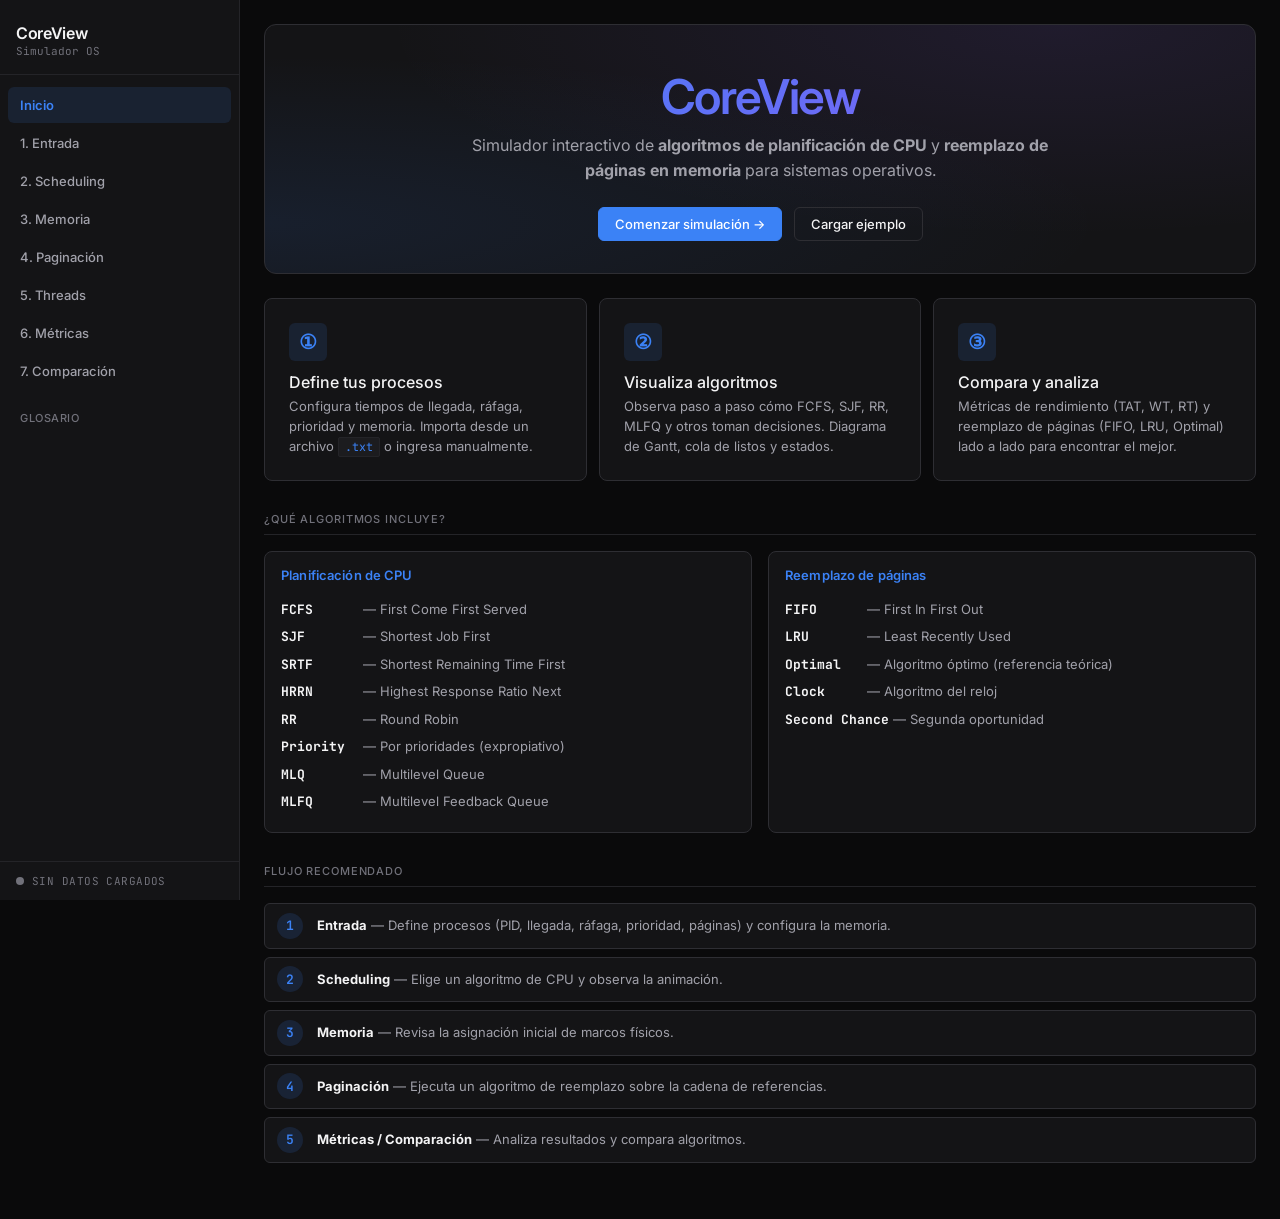
==== commit ca631932: "update ux" ====
--- a/index.html
+++ b/index.html
@@ -1,9 +1,9 @@
 <!DOCTYPE html>
-<html lang="en">
+<html lang="es">
 <head>
   <meta charset="UTF-8">
   <meta name="viewport" content="width=device-width, initial-scale=1.0">
-  <title>CoreView — OS Scheduling &amp; Memory Simulator</title>
+  <title>CoreView — Simulador de Scheduling y Paginación</title>
   <link rel="preconnect" href="https://fonts.googleapis.com">
   <link rel="preconnect" href="https://fonts.gstatic.com" crossorigin>
   <link href="https://fonts.googleapis.com/css2?family=Inter:wght@400;500;600&family=JetBrains+Mono:wght@400;500&display=swap" rel="stylesheet">
@@ -17,17 +17,24 @@
     <aside class="sidebar" id="sidebar">
       <div class="sidebar-brand">
         <span class="sidebar-brand-name">CoreView</span>
-        <span class="sidebar-brand-sub">OS Simulator</span>
+        <span class="sidebar-brand-sub">Simulador OS</span>
       </div>
       <nav class="sidebar-nav" aria-label="Main navigation">
-        <button data-tab="input"      aria-label="Input screen">Input</button>
-        <button data-tab="scheduling" aria-label="Scheduling screen">Scheduling</button>
-        <button data-tab="memory"     aria-label="Memory screen">Memory</button>
-        <button data-tab="paging"     aria-label="Page Replacement screen">Page Replacement</button>
-        <button data-tab="threads"    aria-label="Threads screen">Threads</button>
-        <button data-tab="metrics"    aria-label="Metrics screen">Metrics</button>
-        <button data-tab="comparison" aria-label="Comparison screen">Comparison</button>
+        <button data-tab="home"       aria-label="Inicio">Inicio</button>
+        <button data-tab="input"      aria-label="Entrada de procesos">1. Entrada</button>
+        <button data-tab="scheduling" aria-label="Scheduling">2. Scheduling</button>
+        <button data-tab="memory"     aria-label="Memoria">3. Memoria</button>
+        <button data-tab="paging"     aria-label="Paginación">4. Paginación</button>
+        <button data-tab="threads"    aria-label="Threads">5. Threads</button>
+        <button data-tab="metrics"    aria-label="Métricas">6. Métricas</button>
+        <button data-tab="comparison" aria-label="Comparación">7. Comparación</button>
+        <button data-tab="glossary"   aria-label="Glosario" class="sidebar-nav-secondary">Glosario</button>
       </nav>
+
+      <div class="sidebar-status" id="app-status">
+        <span class="app-status-dot app-status-dot--idle" id="app-status-dot"></span>
+        <span id="app-status-text">Sin datos cargados</span>
+      </div>
     </aside>
 
     <div class="app-body">
@@ -40,76 +47,222 @@
       </button>
 
       <main>
-        <div data-screen="input">
-          <h2>Input</h2>
-          <p>Define processes, threads, and memory configuration here.</p>
+        <!-- ── Inicio ──────────────────────────────────────────────────────── -->
+        <div data-screen="home">
+          <section class="hero">
+            <h1 class="hero-title">CoreView</h1>
+            <p class="hero-subtitle">
+              Simulador interactivo de <b>algoritmos de planificación de CPU</b> y
+              <b>reemplazo de páginas en memoria</b> para sistemas operativos.
+            </p>
+
+            <div class="hero-actions">
+              <button class="inp-btn inp-btn-primary" id="hero-start">Comenzar simulación →</button>
+              <button class="inp-btn" id="hero-load-example">Cargar ejemplo</button>
+            </div>
+          </section>
+
+          <section class="home-grid">
+            <article class="home-card">
+              <div class="home-card-icon">①</div>
+              <h3>Define tus procesos</h3>
+              <p>Configura tiempos de llegada, ráfaga, prioridad y memoria. Importa desde un archivo <code>.txt</code> o ingresa manualmente.</p>
+            </article>
+            <article class="home-card">
+              <div class="home-card-icon">②</div>
+              <h3>Visualiza algoritmos</h3>
+              <p>Observa paso a paso cómo FCFS, SJF, RR, MLFQ y otros toman decisiones. Diagrama de Gantt, cola de listos y estados.</p>
+            </article>
+            <article class="home-card">
+              <div class="home-card-icon">③</div>
+              <h3>Compara y analiza</h3>
+              <p>Métricas de rendimiento (TAT, WT, RT) y reemplazo de páginas (FIFO, LRU, Optimal) lado a lado para encontrar el mejor.</p>
+            </article>
+          </section>
+
+          <section class="home-section">
+            <h2 class="home-section-title">¿Qué algoritmos incluye?</h2>
+            <div class="home-algos">
+              <div class="home-algos-col">
+                <h4>Planificación de CPU</h4>
+                <ul>
+                  <li><b>FCFS</b> — First Come First Served</li>
+                  <li><b>SJF</b> — Shortest Job First</li>
+                  <li><b>SRTF</b> — Shortest Remaining Time First</li>
+                  <li><b>HRRN</b> — Highest Response Ratio Next</li>
+                  <li><b>RR</b> — Round Robin</li>
+                  <li><b>Priority</b> — Por prioridades (expropiativo)</li>
+                  <li><b>MLQ</b> — Multilevel Queue</li>
+                  <li><b>MLFQ</b> — Multilevel Feedback Queue</li>
+                </ul>
+              </div>
+              <div class="home-algos-col">
+                <h4>Reemplazo de páginas</h4>
+                <ul>
+                  <li><b>FIFO</b> — First In First Out</li>
+                  <li><b>LRU</b> — Least Recently Used</li>
+                  <li><b>Optimal</b> — Algoritmo óptimo (referencia teórica)</li>
+                  <li><b>Clock</b> — Algoritmo del reloj</li>
+                  <li><b>Second Chance</b> — Segunda oportunidad</li>
+                </ul>
+              </div>
+            </div>
+          </section>
+
+          <section class="home-section">
+            <h2 class="home-section-title">Flujo recomendado</h2>
+            <ol class="home-flow">
+              <li><b>Entrada</b> — Define procesos (PID, llegada, ráfaga, prioridad, páginas) y configura la memoria.</li>
+              <li><b>Scheduling</b> — Elige un algoritmo de CPU y observa la animación.</li>
+              <li><b>Memoria</b> — Revisa la asignación inicial de marcos físicos.</li>
+              <li><b>Paginación</b> — Ejecuta un algoritmo de reemplazo sobre la cadena de referencias.</li>
+              <li><b>Métricas / Comparación</b> — Analiza resultados y compara algoritmos.</li>
+            </ol>
+          </section>
         </div>
 
-        <div data-screen="scheduling">
-          <h2>Scheduling</h2>
-          <p>Scheduling algorithm visualization will appear here.</p>
-        </div>
-
-        <div data-screen="memory">
-          <h2>Memory</h2>
-          <p>Memory frame allocation grid will appear here.</p>
-        </div>
-
-        <div data-screen="paging">
-          <h2>Page Replacement</h2>
-          <p>Page replacement step-by-step trace will appear here.</p>
-        </div>
-
-        <div data-screen="threads">
-          <h2>Threads</h2>
-          <p>Thread lifecycle visualization will appear here.</p>
-        </div>
+        <!-- ── Pantallas dinámicas (las pueblan los screens/*.js) ─────────── -->
+        <div data-screen="input"></div>
+        <div data-screen="scheduling"></div>
+        <div data-screen="memory"></div>
+        <div data-screen="paging"></div>
+        <div data-screen="threads"></div>
 
         <div data-screen="metrics">
-          <h2>Metrics</h2>
+          <h2>Métricas</h2>
+          <p class="screen-desc">Resumen de rendimiento del último algoritmo de scheduling ejecutado, junto con el resumen de paginación.</p>
           <div id="metrics-no-data" class="screen-no-data">
-            Run a scheduling algorithm on the <strong>Scheduling</strong> tab first.
+            Ejecuta un algoritmo de scheduling en la pestaña <strong>Scheduling</strong> primero.
           </div>
           <div id="metrics-content" style="display:none">
             <div id="metrics-dashboard"></div>
             <div class="metrics-screen-section">
-              <div class="sched-section-title">Thread Metrics — Bar Charts (TAT / WT / RT)</div>
+              <div class="sched-section-title">Métricas por thread — Gráfica de barras (TAT / WT / RT)</div>
               <canvas id="metrics-bar-chart"></canvas>
             </div>
             <div class="metrics-screen-section">
-              <div class="sched-section-title">Page Replacement Summary</div>
+              <div class="sched-section-title">Resumen de Reemplazo de Páginas</div>
               <div id="metrics-paging-info" class="metrics-paging-info"></div>
             </div>
           </div>
         </div>
 
         <div data-screen="comparison">
-          <h2>Comparison</h2>
+          <h2>Comparación de algoritmos</h2>
+          <p class="screen-desc">Ejecuta todos los algoritmos sobre los mismos datos y compara su rendimiento. La estrella ★ marca el mejor en cada métrica.</p>
           <div id="cmp-no-data" class="screen-no-data">
-            Add processes on the <strong>Input</strong> tab first.
+            Agrega procesos en la pestaña <strong>Entrada</strong> y ejecuta la simulación primero.
           </div>
           <div id="cmp-loading" class="cmp-loading" style="display:none">
             <span class="cmp-loading-spinner"></span>
-            <span id="cmp-loading-msg">Running algorithms…</span>
+            <span id="cmp-loading-msg">Ejecutando algoritmos…</span>
           </div>
           <div id="cmp-content" style="display:none">
             <div class="cmp-section">
-              <div class="cmp-section-title">Scheduling Algorithms — Side-by-Side Avg Thread Metrics</div>
-              <div class="cmp-legend-note">★ = best for that metric &nbsp;|&nbsp; Blue = Avg Thread TAT &nbsp; Orange = Avg Thread WT &nbsp; Green = Avg Thread RT</div>
+              <div class="cmp-section-title">Algoritmos de Scheduling — Métricas promedio por thread</div>
+              <div class="cmp-legend-note">★ = mejor en esa métrica &nbsp;|&nbsp; Azul = TAT promedio &nbsp; Naranja = WT promedio &nbsp; Verde = RT promedio</div>
               <canvas id="cmp-sched-chart"></canvas>
             </div>
             <div id="cmp-page-section" class="cmp-section">
-              <div class="cmp-section-title">Page Replacement Algorithms — Total Page Faults</div>
-              <div class="cmp-legend-note">★ = fewest faults &nbsp;|&nbsp; Percentages show hit rate</div>
+              <div class="cmp-section-title">Algoritmos de Reemplazo de Páginas — Total de fallos</div>
+              <div class="cmp-legend-note">★ = menos fallos &nbsp;|&nbsp; Los porcentajes muestran la tasa de aciertos</div>
               <canvas id="cmp-page-chart"></canvas>
             </div>
             <div id="cmp-best-summary" class="cmp-best"></div>
           </div>
         </div>
+
+        <!-- ── Glosario ─────────────────────────────────────────────────────── -->
+        <div data-screen="glossary">
+          <h2>Glosario de términos</h2>
+          <p class="screen-desc">Referencia rápida de la terminología utilizada en el simulador.</p>
+
+          <section class="gl-section">
+            <h3>Métricas de Scheduling</h3>
+            <dl class="gl-list">
+              <dt>CT — Completion Time (Tiempo de finalización)</dt>
+              <dd>Instante en el que un proceso/thread termina su ejecución.</dd>
+
+              <dt>TAT — Turnaround Time (Tiempo de retorno)</dt>
+              <dd>Tiempo total que pasa el proceso en el sistema. <code>TAT = CT − Arrival</code>. Menor es mejor.</dd>
+
+              <dt>WT — Waiting Time (Tiempo de espera)</dt>
+              <dd>Tiempo total que el proceso pasó en la cola de listos. <code>WT = TAT − Burst</code>. Menor es mejor.</dd>
+
+              <dt>RT — Response Time (Tiempo de respuesta)</dt>
+              <dd>Tiempo desde la llegada hasta que recibe CPU por primera vez. <code>RT = First Run − Arrival</code>. Menor es mejor.</dd>
+
+              <dt>CPU Utilization</dt>
+              <dd>Porcentaje del tiempo total en que la CPU estuvo ejecutando trabajo (no inactiva).</dd>
+
+              <dt>Throughput</dt>
+              <dd>Threads completados por unidad de tiempo.</dd>
+
+              <dt>Context Switch</dt>
+              <dd>Cambio de contexto: cuando la CPU pasa de ejecutar un proceso/thread a otro.</dd>
+            </dl>
+          </section>
+
+          <section class="gl-section">
+            <h3>Algoritmos de Scheduling</h3>
+            <dl class="gl-list">
+              <dt>FCFS — First Come First Served</dt>
+              <dd>No expropiativo. Atiende en orden de llegada. Simple pero penaliza procesos cortos detrás de largos.</dd>
+
+              <dt>SJF — Shortest Job First</dt>
+              <dd>No expropiativo. Selecciona el proceso con menor ráfaga. Optimiza WT pero requiere conocer la duración a priori.</dd>
+
+              <dt>SRTF — Shortest Remaining Time First</dt>
+              <dd>Versión expropiativa de SJF. Si llega un proceso con menor tiempo restante, expropia al actual.</dd>
+
+              <dt>HRRN — Highest Response Ratio Next</dt>
+              <dd>No expropiativo. Selecciona por ratio <code>(espera + burst) / burst</code>. Evita inanición.</dd>
+
+              <dt>RR — Round Robin</dt>
+              <dd>Expropiativo. Cada proceso recibe un quantum fijo de CPU. Justo para todos.</dd>
+
+              <dt>Priority — Por prioridades (expropiativo)</dt>
+              <dd>Selecciona el de mayor prioridad (menor número). Puede causar inanición sin envejecimiento.</dd>
+
+              <dt>MLQ — Multilevel Queue</dt>
+              <dd>Múltiples colas con prioridad fija. Cada cola usa su propio algoritmo.</dd>
+
+              <dt>MLFQ — Multilevel Feedback Queue</dt>
+              <dd>Como MLQ pero los procesos pueden cambiar de cola dinámicamente. Soporta envejecimiento.</dd>
+            </dl>
+          </section>
+
+          <section class="gl-section">
+            <h3>Memoria y Paginación</h3>
+            <dl class="gl-list">
+              <dt>Frame (Marco)</dt>
+              <dd>Bloque físico fijo de memoria. La memoria se divide en marcos del mismo tamaño que las páginas.</dd>
+
+              <dt>Page (Página)</dt>
+              <dd>Bloque lógico de un proceso. Cada página puede cargarse en cualquier marco libre.</dd>
+
+              <dt>Page Fault (Fallo de página)</dt>
+              <dd>Ocurre cuando la página solicitada no está en memoria. Hay que cargarla, posiblemente reemplazando otra.</dd>
+
+              <dt>Hit / Hit Rate</dt>
+              <dd>Acierto: la página ya estaba en memoria. La tasa de aciertos es <code>hits / total</code>.</dd>
+
+              <dt>Internal Fragmentation</dt>
+              <dd>Espacio desperdiciado dentro del último marco asignado a un proceso cuando éste no llena el marco completo.</dd>
+
+              <dt>FIFO / LRU / Optimal / Clock</dt>
+              <dd>Estrategias para decidir qué página expulsar cuando ocurre un fallo: la más vieja, la menos recientemente usada, la que se usará más tarde, o usando un bit de referencia circular.</dd>
+            </dl>
+          </section>
+        </div>
+
       </main>
     </div>
 
   </div><!-- /.app-shell -->
+
+  <!-- Toast container -->
+  <div id="toast-container" class="toast-container" aria-live="polite"></div>
 
   <!-- Overlay for mobile sidebar -->
   <div class="sidebar-overlay" id="sidebar-overlay" aria-hidden="true"></div>
@@ -131,7 +284,9 @@
         }
       });
     });
-    document.querySelector('[data-tab]').click();
+    // Activate Inicio by default
+    var homeBtn = document.querySelector('[data-tab="home"]');
+    (homeBtn || document.querySelector('[data-tab]')).click();
 
     // Mobile sidebar toggle
     var sidebar = document.getElementById('sidebar');
--- a/style.css
+++ b/style.css
@@ -1720,3 +1720,742 @@
   color: var(--text-secondary);
   font-family: var(--font-mono);
 }
+
+/* ═══════════════════════════════════════════════════════════════════════════
+   ── EXTENSIONES UX ──
+   Componentes añadidos por el commit "update ux": hero, home, glossary,
+   toasts, banners, help panels, tooltips, status dot, etc.
+   Todos consumen los design tokens definidos en tokens.css.
+   ═══════════════════════════════════════════════════════════════════════════ */
+
+/* ─── Headings extra (h1, h4) ────────────────────────────────────────────── */
+
+h1 {
+  font-size: 36px;
+  font-weight: 600;
+  color: var(--text-primary);
+  letter-spacing: -0.03em;
+  line-height: 1.1;
+}
+
+h4 {
+  font-size: 13px;
+  font-weight: 600;
+  color: var(--text-primary);
+  margin-bottom: var(--space-2);
+  letter-spacing: 0.01em;
+  line-height: 1.2;
+}
+
+code {
+  font-family: var(--font-mono);
+  font-size: 0.9em;
+  padding: 1px 6px;
+  border-radius: var(--radius-sm);
+  background: var(--bg-elevated);
+  color: var(--accent);
+  border: 1px solid var(--border-subtle);
+}
+
+a {
+  color: var(--accent);
+  text-decoration: none;
+}
+
+a:hover {
+  text-decoration: underline;
+}
+
+.screen-desc {
+  color: var(--text-secondary);
+  font-size: 13px;
+  line-height: 1.55;
+  margin-bottom: var(--space-4);
+  max-width: 720px;
+}
+
+/* ─── Sidebar status pill ────────────────────────────────────────────────── */
+
+.sidebar-nav-secondary {
+  margin-top: var(--space-3);
+  border-top: 1px solid var(--border-subtle);
+  padding-top: var(--space-2) !important;
+  font-size: 11px !important;
+  color: var(--text-tertiary) !important;
+  text-transform: uppercase;
+  letter-spacing: 0.05em;
+}
+
+.sidebar-status {
+  margin-top: auto;
+  padding: var(--space-3) var(--space-4);
+  border-top: 1px solid var(--border-subtle);
+  display: flex;
+  align-items: center;
+  gap: var(--space-2);
+  font-size: 11px;
+  color: var(--text-tertiary);
+  text-transform: uppercase;
+  letter-spacing: 0.04em;
+  font-family: var(--font-mono);
+  line-height: 1.3;
+}
+
+.app-status-dot {
+  width: 8px;
+  height: 8px;
+  border-radius: 50%;
+  flex-shrink: 0;
+  transition: background var(--dur-fast);
+}
+
+.app-status-dot--idle { background: var(--text-tertiary); }
+.app-status-dot--ok   { background: var(--state-running); box-shadow: 0 0 8px rgba(16, 185, 129, 0.55); }
+.app-status-dot--warn { background: var(--state-ready); }
+.app-status-dot--err  { background: var(--state-blocked); }
+
+/* ─── Hero / Home (Inicio) ───────────────────────────────────────────────── */
+
+.hero {
+  padding: var(--space-12) var(--space-6) var(--space-8);
+  margin-bottom: var(--space-6);
+  background:
+    radial-gradient(ellipse at 80% 0%, rgba(139, 92, 246, 0.10) 0%, transparent 60%),
+    radial-gradient(ellipse at 0% 80%, rgba(59, 130, 246, 0.10) 0%, transparent 60%),
+    var(--bg-surface);
+  border: 1px solid var(--border-default);
+  border-radius: var(--radius-xl);
+  text-align: center;
+}
+
+.hero-title {
+  font-size: 48px;
+  font-weight: 600;
+  letter-spacing: -0.03em;
+  line-height: 1;
+  margin-bottom: var(--space-3);
+  background: linear-gradient(135deg, var(--accent) 0%, #8B5CF6 100%);
+  -webkit-background-clip: text;
+  background-clip: text;
+  -webkit-text-fill-color: transparent;
+}
+
+.hero-subtitle {
+  font-size: 16px;
+  color: var(--text-secondary);
+  max-width: 640px;
+  margin: 0 auto var(--space-6);
+  line-height: 1.55;
+}
+
+.hero-actions {
+  display: flex;
+  gap: var(--space-3);
+  justify-content: center;
+  flex-wrap: wrap;
+}
+
+.home-grid {
+  display: grid;
+  grid-template-columns: repeat(auto-fit, minmax(260px, 1fr));
+  gap: var(--space-3);
+  margin-bottom: var(--space-8);
+}
+
+.home-card {
+  padding: var(--space-6);
+  background: var(--bg-surface);
+  border: 1px solid var(--border-default);
+  border-radius: var(--radius-lg);
+  transition: border-color var(--dur-fast), transform var(--dur-fast);
+}
+
+.home-card:hover {
+  border-color: var(--accent);
+  transform: translateY(-2px);
+}
+
+.home-card-icon {
+  font-size: 20px;
+  font-weight: 600;
+  width: 38px;
+  height: 38px;
+  display: flex;
+  align-items: center;
+  justify-content: center;
+  border-radius: var(--radius-md);
+  background: rgba(59, 130, 246, 0.12);
+  color: var(--accent);
+  margin-bottom: var(--space-3);
+  font-family: var(--font-mono);
+}
+
+.home-card h3 {
+  font-size: 16px;
+  color: var(--text-primary);
+  margin-bottom: var(--space-1);
+}
+
+.home-card p {
+  font-size: 13px;
+  color: var(--text-secondary);
+  line-height: 1.55;
+}
+
+.home-section {
+  margin-bottom: var(--space-8);
+}
+
+.home-section-title {
+  font-size: 11px;
+  font-weight: 500;
+  text-transform: uppercase;
+  letter-spacing: 0.08em;
+  color: var(--text-tertiary);
+  border-bottom: 1px solid var(--border-subtle);
+  padding-bottom: var(--space-2);
+  margin-bottom: var(--space-4);
+}
+
+.home-algos {
+  display: grid;
+  grid-template-columns: repeat(auto-fit, minmax(260px, 1fr));
+  gap: var(--space-4);
+}
+
+.home-algos-col {
+  padding: var(--space-4);
+  background: var(--bg-surface);
+  border: 1px solid var(--border-default);
+  border-radius: var(--radius-lg);
+}
+
+.home-algos-col h4 {
+  color: var(--accent);
+  margin-bottom: var(--space-3);
+}
+
+.home-algos-col ul {
+  list-style: none;
+  padding: 0;
+}
+
+.home-algos-col li {
+  padding: var(--space-1) 0;
+  font-size: 13px;
+  color: var(--text-secondary);
+}
+
+.home-algos-col li b {
+  color: var(--text-primary);
+  font-family: var(--font-mono);
+  font-size: 13px;
+  display: inline-block;
+  min-width: 78px;
+}
+
+.home-flow {
+  list-style: none;
+  padding: 0;
+  counter-reset: flow;
+}
+
+.home-flow li {
+  counter-increment: flow;
+  position: relative;
+  padding: var(--space-3) var(--space-4) var(--space-3) 52px;
+  margin-bottom: var(--space-2);
+  background: var(--bg-surface);
+  border: 1px solid var(--border-default);
+  border-radius: var(--radius-md);
+  font-size: 13px;
+  color: var(--text-secondary);
+  line-height: 1.5;
+}
+
+.home-flow li::before {
+  content: counter(flow);
+  position: absolute;
+  left: var(--space-3);
+  top: 50%;
+  transform: translateY(-50%);
+  width: 26px;
+  height: 26px;
+  border-radius: 50%;
+  background: rgba(59, 130, 246, 0.14);
+  color: var(--accent);
+  font-weight: 600;
+  font-family: var(--font-mono);
+  display: flex;
+  align-items: center;
+  justify-content: center;
+  font-size: 13px;
+}
+
+.home-flow li b {
+  color: var(--text-primary);
+}
+
+/* ─── Glosario ───────────────────────────────────────────────────────────── */
+
+.gl-section {
+  margin-bottom: var(--space-8);
+}
+
+.gl-section h3 {
+  font-size: 16px;
+  color: var(--accent);
+  margin-bottom: var(--space-3);
+  padding-bottom: var(--space-1);
+  border-bottom: 1px solid var(--border-subtle);
+}
+
+.gl-list {
+  display: grid;
+  grid-template-columns: 1fr;
+  gap: var(--space-3);
+}
+
+.gl-list dt {
+  font-weight: 600;
+  color: var(--text-primary);
+  font-size: 13px;
+  margin-bottom: 2px;
+}
+
+.gl-list dd {
+  color: var(--text-secondary);
+  font-size: 13px;
+  line-height: 1.55;
+  padding-left: var(--space-3);
+  border-left: 2px solid var(--border-subtle);
+  margin-bottom: var(--space-1);
+}
+
+/* ─── Toasts ─────────────────────────────────────────────────────────────── */
+
+.toast-container {
+  position: fixed;
+  bottom: var(--space-6);
+  right: var(--space-6);
+  display: flex;
+  flex-direction: column;
+  gap: var(--space-2);
+  z-index: 1000;
+  pointer-events: none;
+}
+
+.toast {
+  display: flex;
+  align-items: center;
+  gap: var(--space-3);
+  padding: var(--space-3) var(--space-4);
+  border-radius: var(--radius-md);
+  background: var(--bg-elevated);
+  border: 1px solid var(--border-default);
+  color: var(--text-primary);
+  font-size: 13px;
+  box-shadow: var(--shadow-modal);
+  pointer-events: auto;
+  min-width: 240px;
+  max-width: 380px;
+  animation: toastIn 220ms var(--ease-out);
+}
+
+.toast--ok    { border-color: rgba(16, 185, 129, 0.4); }
+.toast--ok    .toast-icon { color: var(--state-running); }
+.toast--info  { border-color: rgba(59, 130, 246, 0.4); }
+.toast--info  .toast-icon { color: var(--accent); }
+.toast--warn  { border-color: rgba(245, 158, 11, 0.4); }
+.toast--warn  .toast-icon { color: var(--state-ready); }
+.toast--err   { border-color: rgba(239, 68, 68, 0.4); }
+.toast--err   .toast-icon { color: var(--state-blocked); }
+
+.toast-icon {
+  font-size: 14px;
+  font-weight: 700;
+  flex-shrink: 0;
+}
+
+.toast-msg {
+  flex: 1;
+}
+
+.toast-close {
+  background: transparent;
+  border: none;
+  color: var(--text-tertiary);
+  cursor: pointer;
+  font-size: 14px;
+  padding: 0 var(--space-1);
+  line-height: 1;
+}
+
+.toast-close:hover {
+  color: var(--text-primary);
+}
+
+.toast--leaving {
+  animation: toastOut 220ms var(--ease-in-out) forwards;
+}
+
+@keyframes toastIn {
+  from { opacity: 0; transform: translateX(20px); }
+  to   { opacity: 1; transform: translateX(0); }
+}
+
+@keyframes toastOut {
+  from { opacity: 1; transform: translateX(0); }
+  to   { opacity: 0; transform: translateX(20px); }
+}
+
+/* ─── Banners (info / warning) ───────────────────────────────────────────── */
+
+.banner-info {
+  margin-bottom: var(--space-4);
+  padding: var(--space-3) var(--space-4);
+  background: rgba(59, 130, 246, 0.06);
+  border: 1px solid rgba(59, 130, 246, 0.18);
+  border-radius: var(--radius-md);
+  color: var(--text-secondary);
+  font-size: 13px;
+  display: flex;
+  align-items: center;
+  gap: var(--space-3);
+  line-height: 1.5;
+}
+
+.banner-warn {
+  background: rgba(245, 158, 11, 0.08);
+  border-color: rgba(245, 158, 11, 0.28);
+}
+
+.banner-icon {
+  font-size: 14px;
+  flex-shrink: 0;
+}
+
+/* ─── Help hint dots + CSS tooltips ──────────────────────────────────────── */
+
+.help-hint {
+  position: relative;
+  display: inline-flex;
+  align-items: center;
+  justify-content: center;
+  width: 16px;
+  height: 16px;
+  border-radius: 50%;
+  background: var(--bg-elevated);
+  border: 1px solid var(--border-default);
+  color: var(--text-tertiary);
+  font-size: 10px;
+  font-weight: 700;
+  cursor: help;
+  margin-left: var(--space-1);
+  font-family: var(--font-mono);
+  transition: color var(--dur-fast), border-color var(--dur-fast);
+  vertical-align: middle;
+}
+
+.help-hint:hover,
+.help-hint:focus {
+  color: var(--accent);
+  border-color: var(--accent);
+  outline: none;
+}
+
+.help-hint[data-tooltip]::after {
+  content: attr(data-tooltip);
+  position: absolute;
+  bottom: calc(100% + 8px);
+  left: 50%;
+  transform: translateX(-50%) translateY(4px);
+  white-space: normal;
+  width: max-content;
+  max-width: 260px;
+  padding: var(--space-2) var(--space-3);
+  background: var(--bg-base);
+  color: var(--text-primary);
+  border: 1px solid var(--border-default);
+  border-radius: var(--radius-md);
+  font-size: 11px;
+  font-weight: 400;
+  font-family: var(--font-ui);
+  line-height: 1.5;
+  letter-spacing: 0;
+  text-align: left;
+  text-transform: none;
+  box-shadow: var(--shadow-modal);
+  pointer-events: none;
+  opacity: 0;
+  transition:
+    opacity var(--dur-fast) var(--ease-out),
+    transform var(--dur-fast) var(--ease-out);
+  z-index: 200;
+}
+
+.help-hint[data-tooltip]::before {
+  content: '';
+  position: absolute;
+  bottom: calc(100% + 2px);
+  left: 50%;
+  transform: translateX(-50%);
+  border: 5px solid transparent;
+  border-top-color: var(--border-default);
+  pointer-events: none;
+  opacity: 0;
+  transition: opacity var(--dur-fast) var(--ease-out);
+  z-index: 200;
+}
+
+.help-hint[data-tooltip]:hover::after,
+.help-hint[data-tooltip]:focus::after {
+  opacity: 1;
+  transform: translateX(-50%) translateY(0);
+}
+
+.help-hint[data-tooltip]:hover::before,
+.help-hint[data-tooltip]:focus::before {
+  opacity: 1;
+}
+
+.help-hint[data-tooltip-pos="left"]::after {
+  left: auto;
+  right: -4px;
+  transform: translateX(0) translateY(4px);
+}
+
+.help-hint[data-tooltip-pos="left"]:hover::after,
+.help-hint[data-tooltip-pos="left"]:focus::after {
+  transform: translateX(0) translateY(0);
+}
+
+.help-hint[data-tooltip-pos="left"]::before {
+  left: auto;
+  right: 4px;
+  transform: translateX(0);
+}
+
+/* Allow tooltips to overflow above .inp-table and .metrics-tbl by removing
+   their overflow:hidden and recreating rounded corners on individual cells. */
+.inp-table { overflow: visible; }
+.inp-table thead tr:first-child th:first-child { border-top-left-radius: var(--radius-lg); }
+.inp-table thead tr:first-child th:last-child  { border-top-right-radius: var(--radius-lg); }
+.inp-table tbody tr:last-child td:first-child  { border-bottom-left-radius: var(--radius-lg); }
+.inp-table tbody tr:last-child td:last-child   { border-bottom-right-radius: var(--radius-lg); }
+
+.metrics-tbl { overflow: visible; }
+.metrics-tbl thead tr:first-child th:first-child { border-top-left-radius: var(--radius-lg); }
+.metrics-tbl thead tr:first-child th:last-child  { border-top-right-radius: var(--radius-lg); }
+
+/* ─── Help panel (file format) ───────────────────────────────────────────── */
+
+.inp-section-header {
+  display: flex;
+  align-items: center;
+  justify-content: space-between;
+  gap: var(--space-3);
+  flex-wrap: wrap;
+  margin-bottom: var(--space-2);
+}
+
+.inp-section-header h3 {
+  margin-bottom: 0;
+}
+
+.help-panel {
+  margin-top: var(--space-2);
+  padding: var(--space-4);
+  background: rgba(59, 130, 246, 0.06);
+  border: 1px solid rgba(59, 130, 246, 0.22);
+  border-left: 3px solid var(--accent);
+  border-radius: var(--radius-md);
+  font-size: 13px;
+  color: var(--text-secondary);
+  line-height: 1.55;
+}
+
+.help-panel p {
+  margin-bottom: var(--space-3);
+}
+
+.help-panel code {
+  font-size: 12px;
+  word-break: break-all;
+}
+
+.help-panel-toggle {
+  background: transparent;
+  border: none;
+  color: var(--text-secondary);
+  font-family: var(--font-ui);
+  font-size: 12px;
+  cursor: pointer;
+  padding: var(--space-1) var(--space-2);
+  border-radius: var(--radius-sm);
+  transition: color var(--dur-fast), background var(--dur-fast);
+}
+
+.help-panel-toggle:hover {
+  color: var(--accent);
+  background: rgba(59, 130, 246, 0.06);
+}
+
+.help-panel-toggle::before {
+  content: 'ⓘ';
+  margin-right: var(--space-1);
+  font-size: 14px;
+}
+
+.help-format {
+  margin-top: var(--space-3);
+  padding: var(--space-3) var(--space-4);
+  background: var(--bg-base);
+  border: 1px solid var(--border-subtle);
+  border-radius: var(--radius-md);
+}
+
+.help-format-title {
+  font-weight: 600;
+  color: var(--text-primary);
+  margin-bottom: var(--space-2);
+  font-size: 13px;
+}
+
+.help-format-cols {
+  font-family: var(--font-mono);
+  font-size: 11px;
+  margin-bottom: var(--space-2);
+  word-break: break-all;
+}
+
+.help-format-cols code {
+  display: inline-block;
+  width: 100%;
+  padding: var(--space-2) var(--space-3);
+  background: var(--bg-elevated);
+  border: 1px solid var(--border-subtle);
+  color: var(--accent);
+  border-radius: var(--radius-sm);
+  font-size: 11px;
+}
+
+.help-format-label {
+  font-size: 11px;
+  color: var(--text-tertiary);
+  margin: var(--space-2) 0 var(--space-1);
+  font-weight: 500;
+  text-transform: uppercase;
+  letter-spacing: 0.05em;
+}
+
+.help-format-note {
+  margin-top: var(--space-2);
+  padding: var(--space-2) var(--space-3);
+  background: rgba(245, 158, 11, 0.06);
+  border: 1px solid rgba(245, 158, 11, 0.18);
+  border-radius: var(--radius-sm);
+  font-size: 12px;
+  color: var(--text-secondary);
+  line-height: 1.55;
+}
+
+.help-format-sample {
+  font-family: var(--font-mono);
+  font-size: 11px;
+  background: #050507;
+  color: var(--text-primary);
+  border: 1px solid var(--border-default);
+  border-radius: var(--radius-sm);
+  padding: var(--space-3);
+  margin-top: var(--space-1);
+  white-space: pre;
+  overflow-x: auto;
+  line-height: 1.55;
+}
+
+.help-format-actions {
+  display: flex;
+  gap: var(--space-2);
+  flex-wrap: wrap;
+  margin-top: var(--space-3);
+}
+
+/* ─── Run simulation bar ─────────────────────────────────────────────────── */
+
+.inp-run-bar {
+  display: flex;
+  align-items: center;
+  gap: var(--space-3);
+  margin-top: var(--space-6);
+  padding: var(--space-4);
+  background: var(--bg-surface);
+  border: 1px solid var(--border-default);
+  border-radius: var(--radius-lg);
+}
+
+.inp-run-bar-msg {
+  color: var(--text-tertiary);
+  font-size: 13px;
+  flex: 1;
+}
+
+/* ─── Field stack / labels ───────────────────────────────────────────────── */
+
+.field-stack {
+  display: flex;
+  flex-direction: column;
+  gap: var(--space-1);
+}
+
+.field-label {
+  font-size: 11px;
+  font-weight: 500;
+  text-transform: uppercase;
+  letter-spacing: 0.05em;
+  color: var(--text-tertiary);
+}
+
+.field-help {
+  font-size: 11px;
+  color: var(--text-tertiary);
+  margin-top: 2px;
+}
+
+/* ─── Memory pid pills (mini legend per process) ─────────────────────────── */
+
+.mem-pid-list {
+  display: flex;
+  flex-wrap: wrap;
+  gap: var(--space-2);
+  margin-top: var(--space-2);
+  margin-bottom: var(--space-3);
+}
+
+.mem-pid-pill {
+  display: inline-flex;
+  align-items: center;
+  gap: var(--space-2);
+  padding: var(--space-1) var(--space-3);
+  border-radius: 12px;
+  background: var(--bg-elevated);
+  border: 1px solid var(--border-subtle);
+  font-size: 12px;
+  color: var(--text-secondary);
+  font-family: var(--font-mono);
+}
+
+.mem-pid-pill-swatch {
+  width: 8px;
+  height: 8px;
+  border-radius: 50%;
+}
+
+.mem-legend-swatch--frag {
+  background: repeating-linear-gradient(
+    -45deg,
+    var(--text-tertiary), var(--text-tertiary) 3px,
+    rgba(0, 0, 0, 0.5) 3px, rgba(0, 0, 0, 0.5) 6px
+  );
+}
+
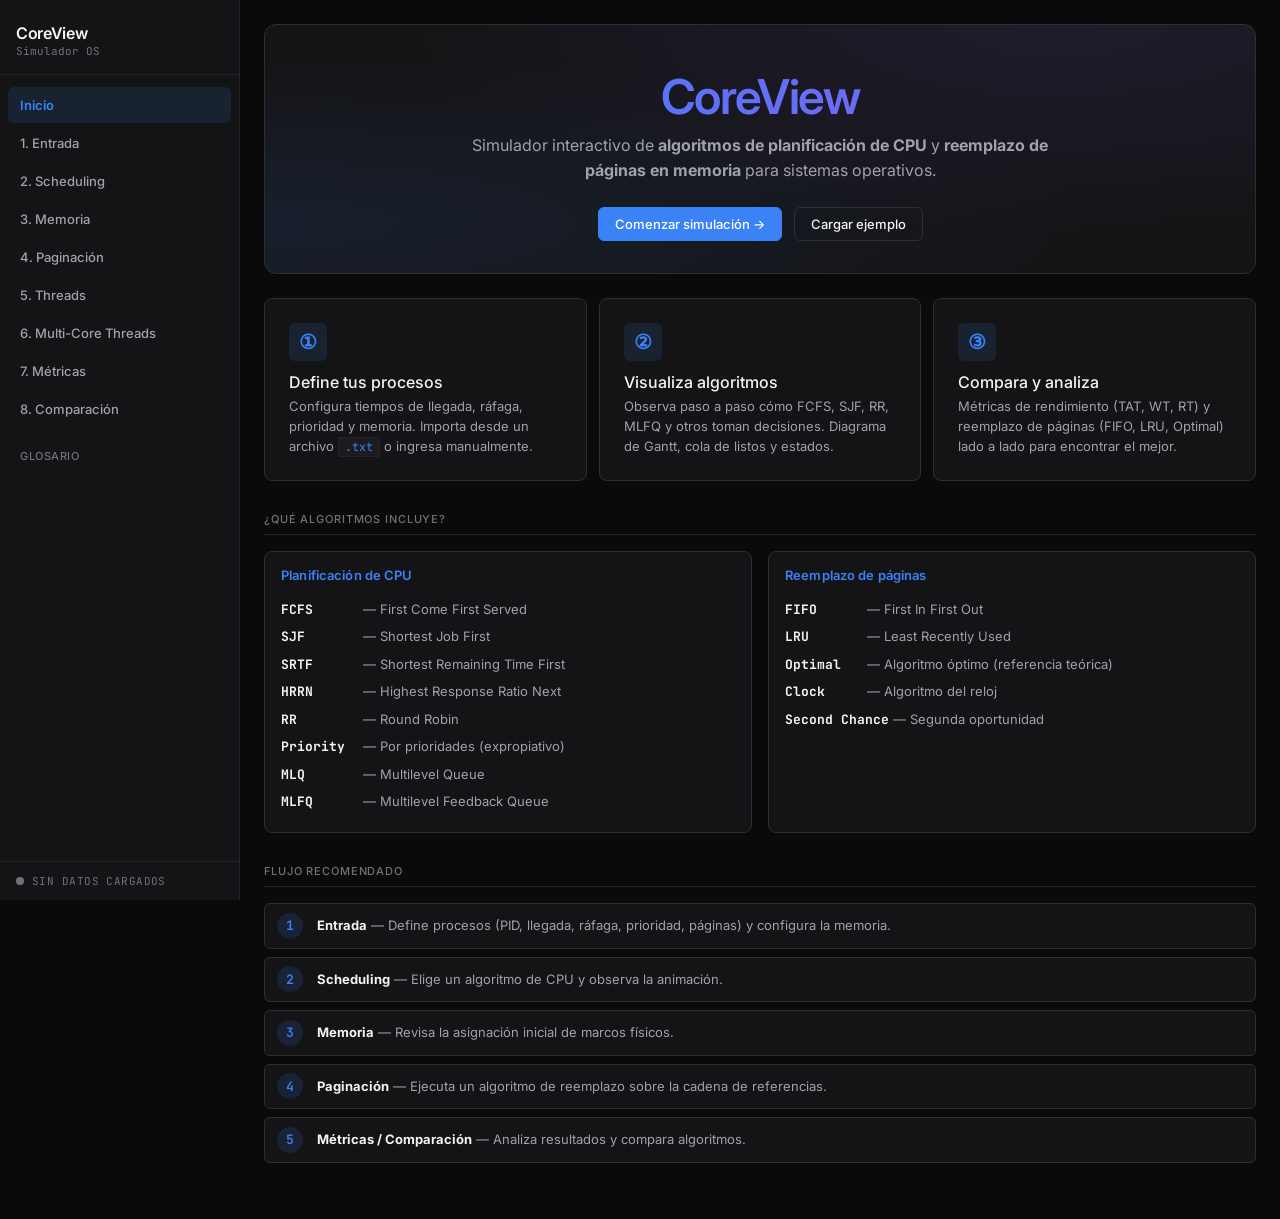
==== commit 0d8cf8dd: "fotosdocs y demas" ====
--- a/index.html
+++ b/index.html
@@ -26,8 +26,9 @@
         <button data-tab="memory"     aria-label="Memoria">3. Memoria</button>
         <button data-tab="paging"     aria-label="Paginación">4. Paginación</button>
         <button data-tab="threads"    aria-label="Threads">5. Threads</button>
-        <button data-tab="metrics"    aria-label="Métricas">6. Métricas</button>
-        <button data-tab="comparison" aria-label="Comparación">7. Comparación</button>
+        <button data-tab="threads-multicore" aria-label="Multi-Core Threads">6. Multi-Core Threads</button>
+        <button data-tab="metrics"    aria-label="Métricas">7. Métricas</button>
+        <button data-tab="comparison" aria-label="Comparación">8. Comparación</button>
         <button data-tab="glossary"   aria-label="Glosario" class="sidebar-nav-secondary">Glosario</button>
       </nav>
 
@@ -127,6 +128,7 @@
         <div data-screen="memory"></div>
         <div data-screen="paging"></div>
         <div data-screen="threads"></div>
+        <div data-screen="threads-multicore"></div>
 
         <div data-screen="metrics">
           <h2>Métricas</h2>
--- a/style.css
+++ b/style.css
@@ -717,6 +717,17 @@
   background: rgba(239, 68, 68, 0.2);
 }
 
+.inp-fork-proc {
+  color: var(--state-running);
+  border-color: rgba(16, 185, 129, 0.42);
+  background: rgba(16, 185, 129, 0.08);
+}
+
+.inp-fork-proc:hover {
+  color: var(--text-primary);
+  background: rgba(16, 185, 129, 0.16);
+}
+
 /* ── Tables ─────────────────────────────────────────────────────────────── */
 
 .inp-table {
@@ -784,10 +795,28 @@
 }
 
 .inp-thread-cell {
-  display: flex;
-  gap: var(--space-2);
-  align-items: center;
-  flex-wrap: nowrap;
+  white-space: nowrap;
+  vertical-align: middle;
+}
+
+.inp-thread-cell .inp-btn-sm + .inp-btn-sm {
+  margin-left: var(--space-2);
+}
+
+#inp-process-table th:nth-child(6),
+#inp-process-table td:nth-child(6) {
+  min-width: 180px;
+}
+
+#inp-process-table th:last-child,
+#inp-process-table td:last-child {
+  width: 108px;
+  text-align: right;
+  white-space: nowrap;
+}
+
+#inp-process-table td:last-child .inp-row-actions {
+  justify-content: flex-end;
 }
 
 .inp-thread-td {
@@ -881,6 +910,506 @@
 
 .inp-error-item {
   padding: 1px 0;
+}
+
+/* Input redesign: scenario presets, process rows, valid memory steppers */
+
+.inp-examples {
+  margin: var(--space-3) 0 var(--space-4);
+  padding: var(--space-4);
+  border: 1px solid var(--border-default);
+  border-radius: var(--radius-lg);
+  background: var(--bg-surface);
+}
+
+.inp-examples-head {
+  display: flex;
+  align-items: flex-start;
+  justify-content: space-between;
+  gap: var(--space-3);
+  margin-bottom: var(--space-3);
+}
+
+.inp-examples-title {
+  color: var(--text-primary);
+  font-size: 14px;
+  font-weight: 600;
+  line-height: 1.3;
+}
+
+.inp-examples-desc {
+  margin-top: 2px;
+  color: var(--text-tertiary);
+  font-size: 12px;
+  line-height: 1.4;
+}
+
+.inp-example-grid {
+  display: grid;
+  grid-template-columns: repeat(4, minmax(0, 1fr));
+  gap: var(--space-2);
+}
+
+.inp-example-card {
+  display: flex;
+  min-height: 138px;
+  flex-direction: column;
+  align-items: flex-start;
+  gap: var(--space-1);
+  padding: var(--space-3);
+  border: 1px solid var(--border-subtle);
+  border-radius: var(--radius-md);
+  background: var(--bg-base);
+  color: var(--text-secondary);
+  cursor: pointer;
+  font: inherit;
+  text-align: left;
+  transition:
+    border-color var(--dur-fast),
+    background var(--dur-fast),
+    transform var(--dur-fast);
+}
+
+.inp-example-card:hover,
+.inp-example-card:focus-visible {
+  border-color: rgba(59, 130, 246, 0.5);
+  background: var(--bg-elevated);
+  outline: none;
+  transform: translateY(-1px);
+}
+
+.inp-example-meta,
+.inp-example-memory {
+  color: var(--text-tertiary);
+  font-size: 11px;
+  line-height: 1.3;
+}
+
+.inp-example-title {
+  color: var(--text-primary);
+  font-size: 13px;
+  font-weight: 600;
+  line-height: 1.3;
+}
+
+.inp-example-desc {
+  flex: 1;
+  color: var(--text-secondary);
+  font-size: 12px;
+  line-height: 1.45;
+}
+
+.inp-example-memory {
+  margin-top: var(--space-1);
+  font-family: var(--font-mono);
+}
+
+.inp-process-list {
+  display: block;
+  border: 0;
+  border-collapse: separate;
+  border-spacing: 0;
+  background: transparent;
+  overflow: visible;
+}
+
+.inp-process-list thead {
+  display: none;
+}
+
+.inp-process-list tbody {
+  display: grid;
+  gap: var(--space-2);
+}
+
+.inp-process-list .inp-proc-row {
+  display: grid;
+  grid-template-columns:
+    minmax(92px, 0.72fr)
+    repeat(4, minmax(116px, 1fr))
+    minmax(188px, 1.3fr)
+    minmax(148px, 0.9fr);
+  gap: 1px;
+  align-items: stretch;
+  overflow: visible;
+  border: 1px solid var(--border-default);
+  border-radius: var(--radius-lg);
+  background: var(--border-subtle);
+  transition:
+    border-color var(--dur-fast),
+    transform var(--dur-fast);
+}
+
+.inp-process-list .inp-proc-row:hover {
+  border-color: rgba(59, 130, 246, 0.36);
+}
+
+.inp-process-list .inp-proc-row:hover > td:not(.inp-thread-td) {
+  background: var(--bg-surface);
+}
+
+.inp-process-list .inp-proc-row > td {
+  display: flex;
+  min-width: 0;
+  min-height: 84px;
+  flex-direction: column;
+  justify-content: center;
+  padding: var(--space-3);
+  border: 0;
+  background: var(--bg-surface);
+  text-align: left;
+}
+
+.inp-process-list .inp-proc-row > td:first-child {
+  border-top-left-radius: calc(var(--radius-lg) - 1px);
+  border-bottom-left-radius: calc(var(--radius-lg) - 1px);
+}
+
+.inp-process-list .inp-proc-row > td:last-child {
+  width: auto;
+  border-top-right-radius: calc(var(--radius-lg) - 1px);
+  border-bottom-right-radius: calc(var(--radius-lg) - 1px);
+  text-align: left;
+  white-space: normal;
+}
+
+.inp-process-list .inp-proc-row--fork-child > td {
+  background: rgba(16, 185, 129, 0.06);
+}
+
+.inp-process-list .inp-proc-row--fork-child .inp-pid-cell {
+  padding-left: var(--space-4);
+}
+
+.inp-process-list .inp-pid-cell {
+  gap: var(--space-1);
+  color: var(--accent);
+}
+
+.inp-pid-kicker,
+.inp-field-top,
+.inp-thread-field > span,
+.inp-memory-label > span:first-child {
+  color: var(--text-tertiary);
+  font-size: 11px;
+  font-weight: 500;
+  letter-spacing: 0;
+  line-height: 1.25;
+}
+
+.inp-pid-kicker,
+.inp-field-top {
+  display: flex;
+  align-items: center;
+  gap: var(--space-1);
+}
+
+.inp-pid-main {
+  display: block;
+  color: var(--accent);
+  font-family: var(--font-mono);
+  font-size: 18px;
+  font-weight: 700;
+  line-height: 1.1;
+}
+
+.inp-pid-sub {
+  display: block;
+  margin-top: 2px;
+  color: var(--text-tertiary);
+  font-family: var(--font-ui);
+  font-size: 11px;
+  font-weight: 500;
+  line-height: 1.25;
+}
+
+.inp-field {
+  display: flex;
+  width: 100%;
+  min-width: 0;
+  flex-direction: column;
+  gap: var(--space-2);
+}
+
+.inp-field-cell .inp-num,
+.inp-thread-field .inp-num {
+  width: 100%;
+  min-width: 0;
+}
+
+.inp-thread-cell {
+  white-space: normal;
+}
+
+.inp-thread-actions {
+  display: flex;
+  flex-wrap: wrap;
+  gap: var(--space-2);
+}
+
+.inp-thread-cell .inp-btn-sm + .inp-btn-sm {
+  margin-left: 0;
+}
+
+.inp-action-cell {
+  gap: var(--space-2);
+}
+
+.inp-action-cell .inp-row-actions {
+  justify-content: flex-start;
+}
+
+#inp-process-table th:nth-child(6),
+#inp-process-table td:nth-child(6),
+#inp-process-table th:last-child,
+#inp-process-table td:last-child {
+  width: auto;
+  min-width: 0;
+}
+
+.inp-process-list .inp-thread-container {
+  display: block;
+  margin-top: calc(-1 * var(--space-1));
+}
+
+.inp-process-list .inp-thread-container[hidden] {
+  display: none;
+}
+
+.inp-process-list .inp-thread-td {
+  display: block;
+  padding: var(--space-3) var(--space-4) !important;
+  border: 1px solid var(--border-default);
+  border-radius: var(--radius-lg);
+  background: var(--bg-base) !important;
+}
+
+.inp-thread-header {
+  display: flex;
+  align-items: baseline;
+  justify-content: space-between;
+  gap: var(--space-3);
+  margin-bottom: var(--space-2);
+  padding: 0;
+  color: var(--text-tertiary);
+  font-size: 12px;
+  letter-spacing: 0;
+  text-transform: none;
+}
+
+.inp-thread-header span:first-child {
+  color: var(--text-secondary);
+  font-weight: 600;
+}
+
+.inp-thread-row {
+  grid-template-columns: 54px repeat(3, minmax(120px, 1fr)) auto;
+  gap: var(--space-2);
+  padding: var(--space-2);
+  border-radius: var(--radius-md);
+  background: var(--bg-surface);
+}
+
+.inp-thread-field {
+  display: flex;
+  min-width: 0;
+  flex-direction: column;
+  gap: var(--space-1);
+}
+
+.inp-thread-field > span {
+  display: flex;
+  align-items: center;
+  gap: var(--space-1);
+}
+
+.inp-thread-label {
+  display: inline-flex;
+  align-items: center;
+  align-self: stretch;
+  justify-content: center;
+  min-height: 54px;
+  border-radius: var(--radius-sm);
+  background: var(--bg-elevated);
+}
+
+.inp-memory-section {
+  padding: var(--space-4);
+  border: 1px solid var(--border-default);
+  border-radius: var(--radius-lg);
+  background: var(--bg-surface);
+}
+
+.inp-memory-validity {
+  color: var(--text-tertiary);
+  font-size: 12px;
+}
+
+.inp-memory-grid {
+  display: grid;
+  grid-template-columns: minmax(180px, 1fr) minmax(180px, 1fr) minmax(210px, 0.8fr);
+  gap: var(--space-3);
+  align-items: stretch;
+}
+
+.inp-memory-stepper,
+.inp-frames-card {
+  display: flex;
+  min-width: 0;
+  flex-direction: column;
+  justify-content: space-between;
+  gap: var(--space-3);
+  padding: var(--space-3);
+  border: 1px solid var(--border-subtle);
+  border-radius: var(--radius-md);
+  background: var(--bg-base);
+}
+
+.inp-memory-label {
+  display: flex;
+  flex-direction: column;
+  gap: 2px;
+}
+
+.inp-stepper {
+  display: grid;
+  grid-template-columns: 38px minmax(0, 1fr) 38px;
+  gap: var(--space-1);
+  align-items: center;
+}
+
+.inp-step-btn {
+  min-width: 38px;
+  min-height: 38px;
+  border: 1px solid var(--border-default);
+  border-radius: var(--radius-md);
+  background: var(--bg-surface);
+  color: var(--text-primary);
+  cursor: pointer;
+  font-family: var(--font-mono);
+  font-size: 18px;
+  line-height: 1;
+  transition:
+    background var(--dur-fast),
+    color var(--dur-fast),
+    transform var(--dur-fast);
+}
+
+.inp-step-btn:hover:not(:disabled) {
+  background: var(--bg-elevated);
+  color: var(--accent);
+}
+
+.inp-step-btn:active:not(:disabled) {
+  transform: scale(0.96);
+}
+
+.inp-step-btn:disabled {
+  cursor: default;
+  opacity: 0.36;
+}
+
+.inp-stepper-value {
+  min-width: 0;
+  height: 38px;
+  padding: 0 var(--space-3);
+  border: 1px solid var(--border-default);
+  border-radius: var(--radius-md);
+  background: var(--bg-surface);
+  color: var(--text-primary);
+  font-family: var(--font-mono);
+  font-size: 14px;
+  font-weight: 700;
+  text-align: center;
+}
+
+.inp-stepper-value:focus {
+  outline: 2px solid rgba(59, 130, 246, 0.28);
+  border-color: var(--accent);
+}
+
+.inp-frames-card {
+  border-color: rgba(59, 130, 246, 0.28);
+}
+
+.inp-frames-card .inp-frames-display {
+  display: block;
+  width: 100%;
+  padding: 0;
+  border: 0;
+  background: transparent;
+  color: var(--accent);
+  font-size: 22px;
+  line-height: 1.15;
+}
+
+.inp-frames-breakdown {
+  color: var(--text-tertiary);
+  font-family: var(--font-mono);
+  font-size: 11px;
+  line-height: 1.4;
+}
+
+@media (max-width: 1160px) {
+  .inp-example-grid {
+    grid-template-columns: repeat(2, minmax(0, 1fr));
+  }
+
+  .inp-process-list .inp-proc-row {
+    grid-template-columns: minmax(120px, 0.8fr) repeat(3, minmax(120px, 1fr));
+  }
+}
+
+@media (max-width: 820px) {
+  .inp-memory-grid {
+    grid-template-columns: 1fr;
+  }
+
+  .inp-process-list .inp-proc-row {
+    grid-template-columns: 1fr 1fr;
+  }
+
+  .inp-process-list .inp-pid-cell,
+  .inp-process-list .inp-thread-cell,
+  .inp-process-list .inp-action-cell {
+    grid-column: 1 / -1;
+  }
+
+  .inp-thread-row {
+    grid-template-columns: 54px 1fr;
+  }
+
+  .inp-thread-row .inp-btn-danger {
+    grid-column: 2;
+    justify-self: start;
+  }
+}
+
+@media (max-width: 620px) {
+  .inp-examples,
+  .inp-memory-section {
+    padding: var(--space-3);
+  }
+
+  .inp-example-grid,
+  .inp-process-list .inp-proc-row {
+    grid-template-columns: 1fr;
+  }
+
+  .inp-process-list .inp-proc-row > td:first-child,
+  .inp-process-list .inp-proc-row > td:last-child {
+    border-radius: 0;
+  }
+
+  .inp-process-list .inp-proc-row > td:first-child {
+    border-top-left-radius: calc(var(--radius-lg) - 1px);
+    border-top-right-radius: calc(var(--radius-lg) - 1px);
+  }
+
+  .inp-process-list .inp-proc-row > td:last-child {
+    border-bottom-right-radius: calc(var(--radius-lg) - 1px);
+    border-bottom-left-radius: calc(var(--radius-lg) - 1px);
+  }
 }
 
 /* ─── Memory Screen ──────────────────────────────────────────────────────── */
@@ -1398,6 +1927,374 @@
 
 /* ─── Memory Sharing View ─────────────────────────────────────────────────── */
 
+/* ─── Multi-Core Threads Screen ──────────────────────────────────────────── */
+
+.tm-control-panel {
+  display: grid;
+  grid-template-columns: repeat(3, minmax(180px, 1fr)) auto;
+  gap: var(--space-3);
+  align-items: end;
+  padding: var(--space-4);
+  margin-bottom: var(--space-3);
+  background: var(--bg-surface);
+  border: 1px solid var(--border-default);
+  border-radius: var(--radius-lg);
+}
+
+.tm-field {
+  display: flex;
+  flex-direction: column;
+  gap: var(--space-1);
+  color: var(--text-secondary);
+  font-size: 13px;
+}
+
+.tm-field span {
+  font-size: 11px;
+  font-weight: 500;
+  text-transform: uppercase;
+  letter-spacing: 0.05em;
+  color: var(--text-tertiary);
+}
+
+.tm-field select {
+  min-height: 36px;
+  padding: var(--space-2) var(--space-3);
+  border: 1px solid var(--border-default);
+  border-radius: var(--radius-md);
+  background: var(--bg-surface);
+  color: var(--text-primary);
+  font-family: var(--font-ui);
+  font-size: 13px;
+}
+
+.tm-actions {
+  display: flex;
+  gap: var(--space-2);
+  justify-content: flex-end;
+}
+
+.tm-run-btn {
+  background: var(--state-running);
+  border-color: var(--state-running);
+  color: #fff;
+  font-weight: 600;
+}
+
+.tm-run-btn:hover {
+  background: var(--state-running);
+  border-color: var(--state-running);
+}
+
+.tm-stop-btn {
+  background: var(--bg-elevated);
+  color: var(--text-secondary);
+}
+
+.tm-run-btn:disabled,
+.tm-stop-btn:disabled {
+  opacity: 0.45;
+  cursor: not-allowed;
+  transform: none;
+}
+
+.tm-mode-note {
+  min-height: 38px;
+  display: flex;
+  align-items: center;
+  padding: var(--space-2) var(--space-3);
+  margin-bottom: var(--space-4);
+  color: var(--text-secondary);
+  background: rgba(59, 130, 246, 0.06);
+  border: 1px solid rgba(59, 130, 246, 0.18);
+  border-radius: var(--radius-md);
+  font-size: 13px;
+}
+
+.tm-workspace {
+  display: grid;
+  grid-template-columns: minmax(250px, 340px) minmax(0, 1fr);
+  gap: var(--space-4);
+  align-items: stretch;
+}
+
+.tm-panel {
+  min-width: 0;
+  background: var(--bg-surface);
+  border: 1px solid var(--border-default);
+  border-radius: var(--radius-lg);
+  padding: var(--space-4);
+}
+
+.tm-panel-title {
+  font-size: 11px;
+  font-weight: 600;
+  color: var(--text-tertiary);
+  text-transform: uppercase;
+  letter-spacing: 0.07em;
+  padding-bottom: var(--space-2);
+  margin-bottom: var(--space-3);
+  border-bottom: 1px solid var(--border-subtle);
+}
+
+.tm-core-grid {
+  display: grid;
+  grid-template-columns: 1fr;
+  gap: var(--space-2);
+}
+
+.tm-core-card {
+  padding: var(--space-3);
+  background: var(--bg-base);
+  border: 1px solid var(--border-subtle);
+  border-radius: var(--radius-md);
+  transition:
+    border-color var(--dur-fast) var(--ease-in-out),
+    background var(--dur-fast) var(--ease-in-out);
+}
+
+.tm-core-card--active {
+  border-color: rgba(16, 185, 129, 0.45);
+  background: rgba(16, 185, 129, 0.06);
+}
+
+.tm-core-top {
+  display: flex;
+  justify-content: space-between;
+  gap: var(--space-2);
+  align-items: center;
+  margin-bottom: var(--space-2);
+}
+
+.tm-core-label,
+.tm-core-thread {
+  font-family: var(--font-mono);
+  font-size: 11px;
+  line-height: 1.2;
+}
+
+.tm-core-label {
+  color: var(--text-secondary);
+}
+
+.tm-core-thread {
+  color: var(--text-tertiary);
+}
+
+.tm-core-percent {
+  font-family: var(--font-mono);
+  font-size: 24px;
+  font-weight: 600;
+  color: var(--text-primary);
+  line-height: 1;
+  margin-bottom: var(--space-2);
+}
+
+.tm-core-meter {
+  height: 8px;
+  overflow: hidden;
+  background: var(--bg-elevated);
+  border: 1px solid var(--border-subtle);
+  border-radius: var(--radius-sm);
+}
+
+.tm-core-meter-fill {
+  display: block;
+  height: 100%;
+  width: 0;
+  transition: width var(--dur-normal) var(--ease-out);
+}
+
+.tm-timeline-panel {
+  overflow: hidden;
+}
+
+.tm-timeline {
+  overflow-x: auto;
+  padding-bottom: var(--space-2);
+}
+
+.tm-timeline-empty {
+  color: var(--text-tertiary);
+  font-size: 13px;
+  padding: var(--space-3) 0;
+}
+
+.tm-timeline-row {
+  display: grid;
+  grid-template-columns: 82px max-content;
+  align-items: center;
+  min-height: 28px;
+}
+
+.tm-timeline-label {
+  position: sticky;
+  left: 0;
+  z-index: 1;
+  width: 82px;
+  padding-right: var(--space-2);
+  background: var(--bg-surface);
+  color: var(--text-secondary);
+  font-family: var(--font-mono);
+  font-size: 11px;
+  text-align: right;
+  white-space: nowrap;
+}
+
+.tm-timeline-cells {
+  display: grid;
+  grid-auto-flow: column;
+  grid-auto-columns: 18px;
+  gap: 2px;
+  min-height: 20px;
+  align-items: center;
+}
+
+.tm-tick {
+  display: inline-flex;
+  align-items: center;
+  justify-content: center;
+  width: 18px;
+  height: 18px;
+  border-radius: var(--radius-sm);
+  border: 1px solid var(--border-subtle);
+  background: var(--bg-base);
+  color: #0A0A0B;
+  font-family: var(--font-mono);
+  font-size: 0;
+  line-height: 1;
+  overflow: hidden;
+}
+
+.tm-tick--run,
+.tm-tick--core {
+  background: var(--tm-tick-color);
+  border-color: rgba(255, 255, 255, 0.14);
+}
+
+.tm-tick--gil-wait {
+  background:
+    repeating-linear-gradient(
+      -45deg,
+      rgba(139, 92, 246, 0.34),
+      rgba(139, 92, 246, 0.34) 3px,
+      rgba(139, 92, 246, 0.12) 3px,
+      rgba(139, 92, 246, 0.12) 6px
+    );
+  border-color: rgba(139, 92, 246, 0.5);
+}
+
+.tm-tick--ready {
+  background: rgba(245, 158, 11, 0.18);
+  border-color: rgba(245, 158, 11, 0.34);
+}
+
+.tm-tick--done {
+  background: rgba(107, 114, 128, 0.16);
+  border-color: rgba(107, 114, 128, 0.24);
+}
+
+.tm-tick--idle {
+  background: var(--bg-base);
+  border-color: var(--border-subtle);
+}
+
+.tm-timeline-separator {
+  margin: var(--space-3) 0 var(--space-2) 82px;
+  color: var(--text-tertiary);
+  font-family: var(--font-mono);
+  font-size: 11px;
+  letter-spacing: 0.04em;
+}
+
+.tm-legend {
+  display: flex;
+  flex-wrap: wrap;
+  gap: var(--space-2);
+  margin-top: var(--space-4);
+  padding-top: var(--space-3);
+  border-top: 1px solid var(--border-subtle);
+}
+
+.tm-legend-item {
+  display: inline-flex;
+  align-items: center;
+  gap: var(--space-1);
+  color: var(--text-secondary);
+  font-family: var(--font-mono);
+  font-size: 11px;
+}
+
+.tm-legend-swatch {
+  width: 10px;
+  height: 10px;
+  border-radius: var(--radius-sm);
+  border: 1px solid rgba(255, 255, 255, 0.18);
+}
+
+.tm-legend-swatch--idle {
+  background: var(--bg-base);
+  border-color: var(--border-default);
+}
+
+.tm-total-footer {
+  display: flex;
+  align-items: baseline;
+  justify-content: space-between;
+  gap: var(--space-4);
+  margin-top: var(--space-4);
+  padding: var(--space-4);
+  background: var(--bg-surface);
+  border: 1px solid var(--border-default);
+  border-radius: var(--radius-lg);
+}
+
+.tm-total-footer span {
+  color: var(--text-tertiary);
+  font-size: 11px;
+  font-weight: 600;
+  text-transform: uppercase;
+  letter-spacing: 0.07em;
+}
+
+.tm-total-footer strong {
+  color: var(--state-running);
+  font-family: var(--font-mono);
+  font-size: 42px;
+  font-weight: 600;
+  line-height: 1;
+}
+
+@media (max-width: 1080px) {
+  .tm-control-panel {
+    grid-template-columns: repeat(2, minmax(180px, 1fr));
+  }
+
+  .tm-actions {
+    justify-content: flex-start;
+  }
+
+  .tm-workspace {
+    grid-template-columns: 1fr;
+  }
+}
+
+@media (max-width: 640px) {
+  .tm-control-panel {
+    grid-template-columns: 1fr;
+  }
+
+  .tm-actions,
+  .tm-total-footer {
+    flex-direction: column;
+    align-items: stretch;
+  }
+
+  .tm-total-footer strong {
+    font-size: 34px;
+  }
+}
+
 .ms-container {
   padding: var(--space-4);
   background: var(--bg-surface);
@@ -2133,6 +3030,136 @@
 .banner-icon {
   font-size: 14px;
   flex-shrink: 0;
+}
+
+.concept-panel {
+  margin-bottom: var(--space-4);
+  padding: var(--space-3) var(--space-4);
+  background: var(--bg-surface);
+  border: 1px solid var(--border-default);
+  border-left: 3px solid var(--accent);
+  border-radius: var(--radius-md);
+}
+
+.concept-panel-title {
+  margin-bottom: var(--space-2);
+  color: var(--text-primary);
+  font-size: 11px;
+  font-weight: 600;
+  letter-spacing: 0.06em;
+  line-height: 1.2;
+  text-transform: uppercase;
+}
+
+.concept-panel-grid {
+  display: grid;
+  grid-template-columns: repeat(3, minmax(180px, 1fr));
+  gap: var(--space-3);
+  color: var(--text-secondary);
+  font-size: 13px;
+  line-height: 1.5;
+}
+
+.concept-panel-grid b {
+  color: var(--text-primary);
+  font-weight: 600;
+}
+
+.concept-kbd {
+  display: inline-flex;
+  align-items: center;
+  padding: 1px var(--space-1);
+  border: 1px solid var(--border-default);
+  border-radius: var(--radius-sm);
+  background: var(--bg-elevated);
+  color: var(--text-primary);
+  font-family: var(--font-mono);
+  font-size: 11px;
+}
+
+.fork-summary {
+  margin-bottom: var(--space-4);
+  padding: var(--space-3) var(--space-4);
+  background: rgba(16, 185, 129, 0.06);
+  border: 1px solid rgba(16, 185, 129, 0.22);
+  border-left: 3px solid var(--state-running);
+  border-radius: var(--radius-md);
+}
+
+.fork-summary-title {
+  margin-bottom: var(--space-2);
+  color: var(--text-primary);
+  font-size: 11px;
+  font-weight: 600;
+  letter-spacing: 0.06em;
+  line-height: 1.2;
+  text-transform: uppercase;
+}
+
+.fork-summary-list {
+  display: flex;
+  flex-wrap: wrap;
+  gap: var(--space-2);
+}
+
+.fork-summary-row {
+  display: inline-flex;
+  align-items: center;
+  flex-wrap: wrap;
+  gap: var(--space-1);
+  padding: var(--space-1) var(--space-2);
+  border: 1px solid rgba(16, 185, 129, 0.2);
+  border-radius: var(--radius-sm);
+  background: var(--bg-surface);
+  color: var(--text-secondary);
+  font-size: 12px;
+}
+
+.fork-chip {
+  display: inline-flex;
+  align-items: center;
+  min-height: 22px;
+  padding: 1px var(--space-2);
+  border-radius: var(--radius-sm);
+  font-family: var(--font-mono);
+  font-size: 11px;
+  font-weight: 700;
+  line-height: 1.2;
+}
+
+.fork-chip--parent {
+  background: rgba(59, 130, 246, 0.12);
+  color: var(--accent);
+}
+
+.fork-chip--child {
+  background: rgba(16, 185, 129, 0.14);
+  color: var(--state-running);
+}
+
+.fork-arrow,
+.fork-summary-note,
+.fork-summary-help {
+  color: var(--text-tertiary);
+}
+
+.fork-summary-note,
+.fork-summary-help {
+  font-size: 12px;
+}
+
+.fork-summary-help {
+  margin-top: var(--space-2);
+}
+
+.fork-summary-help--warn {
+  color: var(--state-ready);
+}
+
+@media (max-width: 900px) {
+  .concept-panel-grid {
+    grid-template-columns: 1fr;
+  }
 }
 
 /* ─── Help hint dots + CSS tooltips ──────────────────────────────────────── */
@@ -2458,4 +3485,3 @@
     rgba(0, 0, 0, 0.5) 3px, rgba(0, 0, 0, 0.5) 6px
   );
 }
-
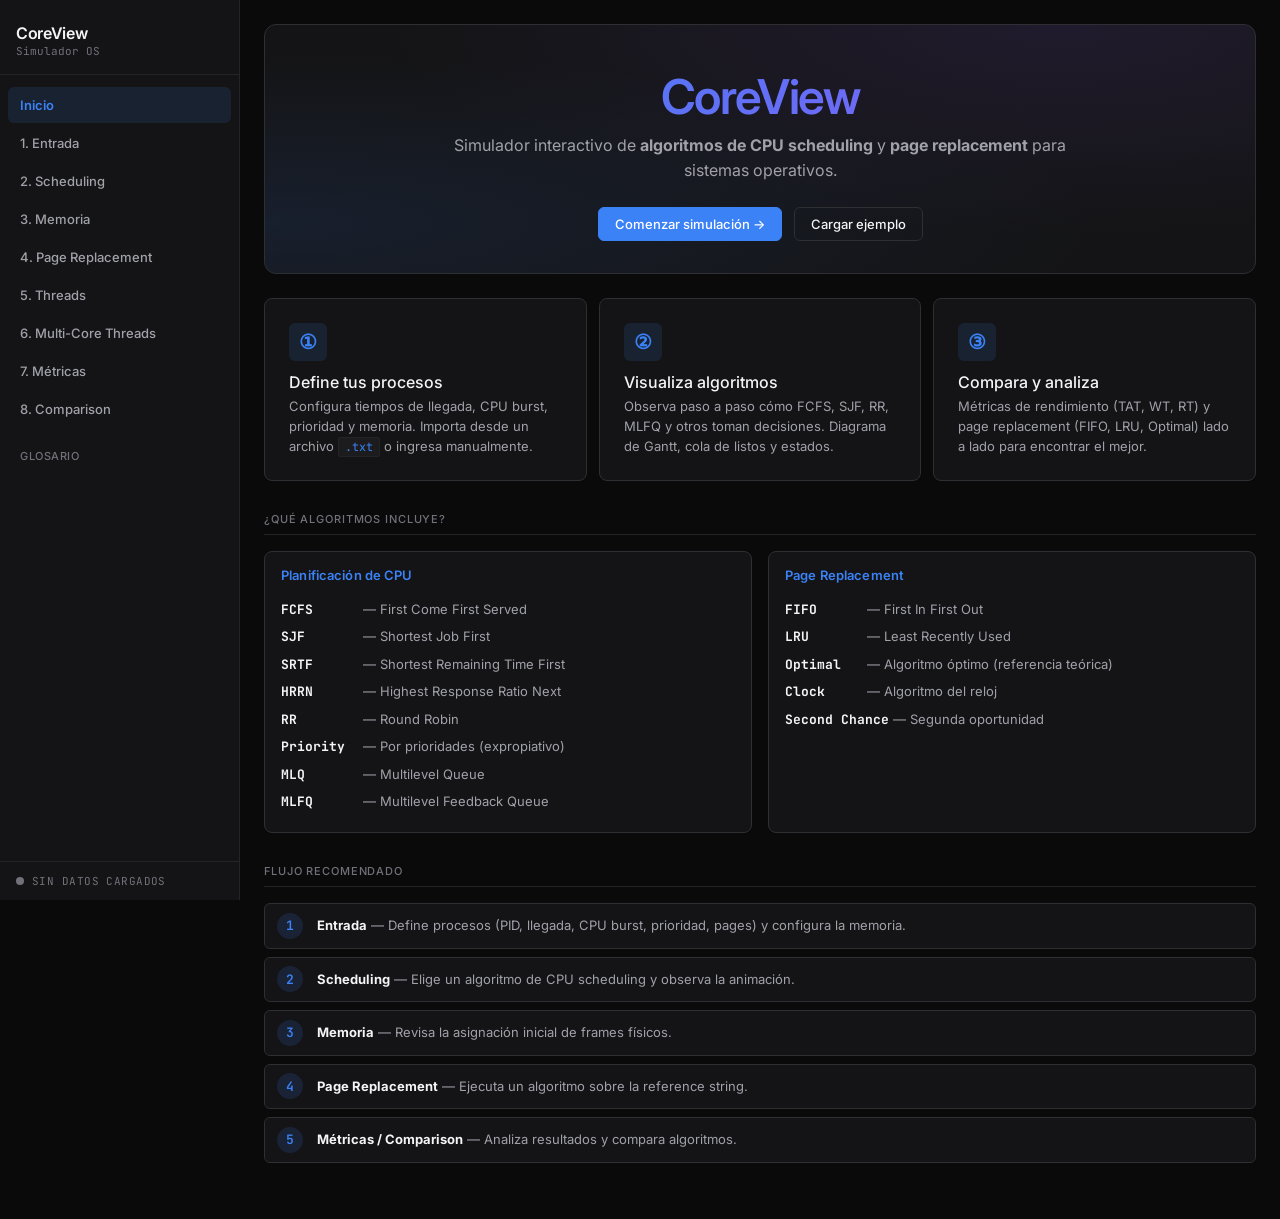
==== commit 8f93e271: "Improve simulator visuals and metrics clarity" ====
--- a/index.html
+++ b/index.html
@@ -3,7 +3,7 @@
 <head>
   <meta charset="UTF-8">
   <meta name="viewport" content="width=device-width, initial-scale=1.0">
-  <title>CoreView — Simulador de Scheduling y Paginación</title>
+  <title>CoreView - Simulador de Scheduling y Page Replacement</title>
   <link rel="preconnect" href="https://fonts.googleapis.com">
   <link rel="preconnect" href="https://fonts.gstatic.com" crossorigin>
   <link href="https://fonts.googleapis.com/css2?family=Inter:wght@400;500;600&family=JetBrains+Mono:wght@400;500&display=swap" rel="stylesheet">
@@ -24,11 +24,11 @@
         <button data-tab="input"      aria-label="Entrada de procesos">1. Entrada</button>
         <button data-tab="scheduling" aria-label="Scheduling">2. Scheduling</button>
         <button data-tab="memory"     aria-label="Memoria">3. Memoria</button>
-        <button data-tab="paging"     aria-label="Paginación">4. Paginación</button>
+        <button data-tab="paging"     aria-label="Page Replacement">4. Page Replacement</button>
         <button data-tab="threads"    aria-label="Threads">5. Threads</button>
         <button data-tab="threads-multicore" aria-label="Multi-Core Threads">6. Multi-Core Threads</button>
         <button data-tab="metrics"    aria-label="Métricas">7. Métricas</button>
-        <button data-tab="comparison" aria-label="Comparación">8. Comparación</button>
+        <button data-tab="comparison" aria-label="Comparison">8. Comparison</button>
         <button data-tab="glossary"   aria-label="Glosario" class="sidebar-nav-secondary">Glosario</button>
       </nav>
 
@@ -53,8 +53,8 @@
           <section class="hero">
             <h1 class="hero-title">CoreView</h1>
             <p class="hero-subtitle">
-              Simulador interactivo de <b>algoritmos de planificación de CPU</b> y
-              <b>reemplazo de páginas en memoria</b> para sistemas operativos.
+              Simulador interactivo de <b>algoritmos de CPU scheduling</b> y
+              <b>page replacement</b> para sistemas operativos.
             </p>
 
             <div class="hero-actions">
@@ -67,7 +67,7 @@
             <article class="home-card">
               <div class="home-card-icon">①</div>
               <h3>Define tus procesos</h3>
-              <p>Configura tiempos de llegada, ráfaga, prioridad y memoria. Importa desde un archivo <code>.txt</code> o ingresa manualmente.</p>
+              <p>Configura tiempos de llegada, CPU burst, prioridad y memoria. Importa desde un archivo <code>.txt</code> o ingresa manualmente.</p>
             </article>
             <article class="home-card">
               <div class="home-card-icon">②</div>
@@ -77,7 +77,7 @@
             <article class="home-card">
               <div class="home-card-icon">③</div>
               <h3>Compara y analiza</h3>
-              <p>Métricas de rendimiento (TAT, WT, RT) y reemplazo de páginas (FIFO, LRU, Optimal) lado a lado para encontrar el mejor.</p>
+              <p>Métricas de rendimiento (TAT, WT, RT) y page replacement (FIFO, LRU, Optimal) lado a lado para encontrar el mejor.</p>
             </article>
           </section>
 
@@ -98,7 +98,7 @@
                 </ul>
               </div>
               <div class="home-algos-col">
-                <h4>Reemplazo de páginas</h4>
+                <h4>Page Replacement</h4>
                 <ul>
                   <li><b>FIFO</b> — First In First Out</li>
                   <li><b>LRU</b> — Least Recently Used</li>
@@ -113,11 +113,11 @@
           <section class="home-section">
             <h2 class="home-section-title">Flujo recomendado</h2>
             <ol class="home-flow">
-              <li><b>Entrada</b> — Define procesos (PID, llegada, ráfaga, prioridad, páginas) y configura la memoria.</li>
-              <li><b>Scheduling</b> — Elige un algoritmo de CPU y observa la animación.</li>
-              <li><b>Memoria</b> — Revisa la asignación inicial de marcos físicos.</li>
-              <li><b>Paginación</b> — Ejecuta un algoritmo de reemplazo sobre la cadena de referencias.</li>
-              <li><b>Métricas / Comparación</b> — Analiza resultados y compara algoritmos.</li>
+              <li><b>Entrada</b> — Define procesos (PID, llegada, CPU burst, prioridad, pages) y configura la memoria.</li>
+              <li><b>Scheduling</b> — Elige un algoritmo de CPU scheduling y observa la animación.</li>
+              <li><b>Memoria</b> — Revisa la asignación inicial de frames físicos.</li>
+              <li><b>Page Replacement</b> — Ejecuta un algoritmo sobre la reference string.</li>
+              <li><b>Métricas / Comparison</b> — Analiza resultados y compara algoritmos.</li>
             </ol>
           </section>
         </div>
@@ -132,43 +132,64 @@
 
         <div data-screen="metrics">
           <h2>Métricas</h2>
-          <p class="screen-desc">Resumen de rendimiento del último algoritmo de scheduling ejecutado, junto con el resumen de paginación.</p>
+          <p class="screen-desc">Resumen de rendimiento del último algoritmo de scheduling ejecutado, junto con el resumen de page replacement.</p>
           <div id="metrics-no-data" class="screen-no-data">
             Ejecuta un algoritmo de scheduling en la pestaña <strong>Scheduling</strong> primero.
           </div>
           <div id="metrics-content" style="display:none">
+            <div id="metrics-run-summary" class="metrics-run-summary"></div>
             <div id="metrics-dashboard"></div>
             <div class="metrics-screen-section">
               <div class="sched-section-title">Métricas por thread — Gráfica de barras (TAT / WT / RT)</div>
+              <div class="chart-guide">
+                <span class="chart-guide-item"><span class="chart-guide-swatch chart-guide-swatch--tat"></span>TAT = tiempo total en el sistema</span>
+                <span class="chart-guide-item"><span class="chart-guide-swatch chart-guide-swatch--wt"></span>WT = espera en ready queue</span>
+                <span class="chart-guide-item"><span class="chart-guide-swatch chart-guide-swatch--rt"></span>RT = primer acceso a CPU</span>
+                <span class="chart-guide-item chart-guide-item--note">En estas métricas, barras más bajas suelen ser mejores.</span>
+              </div>
               <canvas id="metrics-bar-chart"></canvas>
+              <div id="metrics-bar-insight" class="chart-insight"></div>
             </div>
             <div class="metrics-screen-section">
-              <div class="sched-section-title">Resumen de Reemplazo de Páginas</div>
+              <div class="sched-section-title">Resumen de Page Replacement</div>
               <div id="metrics-paging-info" class="metrics-paging-info"></div>
             </div>
           </div>
         </div>
 
         <div data-screen="comparison">
-          <h2>Comparación de algoritmos</h2>
+          <h2>Algorithm Comparison</h2>
           <p class="screen-desc">Ejecuta todos los algoritmos sobre los mismos datos y compara su rendimiento. La estrella ★ marca el mejor en cada métrica.</p>
           <div id="cmp-no-data" class="screen-no-data">
             Agrega procesos en la pestaña <strong>Entrada</strong> y ejecuta la simulación primero.
           </div>
           <div id="cmp-loading" class="cmp-loading" style="display:none">
             <span class="cmp-loading-spinner"></span>
-            <span id="cmp-loading-msg">Ejecutando algoritmos…</span>
+            <span id="cmp-loading-msg">Running algorithms…</span>
           </div>
           <div id="cmp-content" style="display:none">
             <div class="cmp-section">
-              <div class="cmp-section-title">Algoritmos de Scheduling — Métricas promedio por thread</div>
-              <div class="cmp-legend-note">★ = mejor en esa métrica &nbsp;|&nbsp; Azul = TAT promedio &nbsp; Naranja = WT promedio &nbsp; Verde = RT promedio</div>
+              <div class="cmp-section-title">Scheduling Algorithms — Average Metrics per Thread</div>
+              <div class="chart-guide">
+                <span class="chart-guide-item chart-guide-item--star">★ = best value for that metric</span>
+                <span class="chart-guide-item"><span class="chart-guide-swatch chart-guide-swatch--tat"></span>Avg TAT</span>
+                <span class="chart-guide-item"><span class="chart-guide-swatch chart-guide-swatch--cmp-wt"></span>Avg WT</span>
+                <span class="chart-guide-item"><span class="chart-guide-swatch chart-guide-swatch--cmp-rt"></span>Avg RT</span>
+                <span class="chart-guide-item chart-guide-item--note">Cada grupo usa los mismos procesos; menor tiempo promedio es mejor.</span>
+              </div>
               <canvas id="cmp-sched-chart"></canvas>
+              <div id="cmp-sched-insight" class="chart-insight"></div>
             </div>
             <div id="cmp-page-section" class="cmp-section">
-              <div class="cmp-section-title">Algoritmos de Reemplazo de Páginas — Total de fallos</div>
-              <div class="cmp-legend-note">★ = menos fallos &nbsp;|&nbsp; Los porcentajes muestran la tasa de aciertos</div>
+              <div class="cmp-section-title">Page Replacement Algorithms — Page Faults</div>
+              <div class="chart-guide">
+                <span class="chart-guide-item chart-guide-item--star">★ = fewer page faults</span>
+                <span class="chart-guide-item">Bar height = misses</span>
+                <span class="chart-guide-item">Hit rate = pages already loaded</span>
+                <span class="chart-guide-item chart-guide-item--note">Menos page faults y mayor hit rate indican mejor reutilización.</span>
+              </div>
               <canvas id="cmp-page-chart"></canvas>
+              <div id="cmp-page-insight" class="chart-insight cmp-page-insight"></div>
             </div>
             <div id="cmp-best-summary" class="cmp-best"></div>
           </div>
@@ -212,7 +233,7 @@
               <dd>No expropiativo. Atiende en orden de llegada. Simple pero penaliza procesos cortos detrás de largos.</dd>
 
               <dt>SJF — Shortest Job First</dt>
-              <dd>No expropiativo. Selecciona el proceso con menor ráfaga. Optimiza WT pero requiere conocer la duración a priori.</dd>
+              <dd>No expropiativo. Selecciona el proceso con menor CPU burst. Optimiza WT pero requiere conocer la duración a priori.</dd>
 
               <dt>SRTF — Shortest Remaining Time First</dt>
               <dd>Versión expropiativa de SJF. Si llega un proceso con menor tiempo restante, expropia al actual.</dd>
@@ -235,25 +256,25 @@
           </section>
 
           <section class="gl-section">
-            <h3>Memoria y Paginación</h3>
+            <h3>Memoria y Page Replacement</h3>
             <dl class="gl-list">
               <dt>Frame (Marco)</dt>
-              <dd>Bloque físico fijo de memoria. La memoria se divide en marcos del mismo tamaño que las páginas.</dd>
+              <dd>Bloque físico fijo de memoria. La memoria se divide en frames del mismo tamaño que las pages.</dd>
 
               <dt>Page (Página)</dt>
-              <dd>Bloque lógico de un proceso. Cada página puede cargarse en cualquier marco libre.</dd>
+              <dd>Bloque lógico de un proceso. Cada page puede cargarse en cualquier frame libre.</dd>
 
               <dt>Page Fault (Fallo de página)</dt>
-              <dd>Ocurre cuando la página solicitada no está en memoria. Hay que cargarla, posiblemente reemplazando otra.</dd>
+              <dd>Ocurre cuando la page solicitada no está en memoria. Hay que cargarla, posiblemente reemplazando otra.</dd>
 
               <dt>Hit / Hit Rate</dt>
-              <dd>Acierto: la página ya estaba en memoria. La tasa de aciertos es <code>hits / total</code>.</dd>
+              <dd>Acierto: la page ya estaba en memoria. El hit rate es <code>hits / total</code>.</dd>
 
               <dt>Internal Fragmentation</dt>
-              <dd>Espacio desperdiciado dentro del último marco asignado a un proceso cuando éste no llena el marco completo.</dd>
+              <dd>Espacio desperdiciado dentro del último frame asignado a un proceso cuando éste no llena el frame completo.</dd>
 
               <dt>FIFO / LRU / Optimal / Clock</dt>
-              <dd>Estrategias para decidir qué página expulsar cuando ocurre un fallo: la más vieja, la menos recientemente usada, la que se usará más tarde, o usando un bit de referencia circular.</dd>
+              <dd>Estrategias para decidir qué page expulsar cuando ocurre un page fault: la más vieja, la menos recientemente usada, la que se usará más tarde, o usando un bit de referencia circular.</dd>
             </dl>
           </section>
         </div>
--- a/style.css
+++ b/style.css
@@ -1694,21 +1694,35 @@
   flex-direction: column;
   align-items: center;
   min-width: 36px;
-  padding: var(--space-1) var(--space-1);
+  min-height: 58px;
+  padding: var(--space-1) var(--space-2);
   border: 1px solid transparent;
   border-radius: var(--radius-sm);
   background: var(--bg-elevated);
   cursor: default;
   flex-shrink: 0;
-  transition: opacity var(--dur-fast);
+  transition:
+    opacity var(--dur-fast),
+    transform var(--dur-fast),
+    border-color var(--dur-fast),
+    background var(--dur-fast);
 }
 
 .pg-ref-step--current {
-  border-color: var(--state-ready);
-  background: rgba(245, 158, 11, 0.1);
-}
-
-.pg-ref-step--past { opacity: 0.35; }
+  border-color: var(--accent);
+  background: rgba(59, 130, 246, 0.12);
+  transform: translateY(-2px);
+}
+
+.pg-ref-step--past { opacity: 0.62; }
+
+.pg-ref-step--hit {
+  box-shadow: inset 0 -2px 0 var(--state-running);
+}
+
+.pg-ref-step--fault {
+  box-shadow: inset 0 -2px 0 var(--state-blocked);
+}
 
 .pg-ref-step-num {
   font-size: 11px;
@@ -1727,6 +1741,86 @@
   line-height: 1.2;
 }
 
+.pg-ref-step-result {
+  margin-top: 2px;
+  color: var(--text-tertiary);
+  font-size: 9px;
+  font-weight: 700;
+  letter-spacing: 0;
+  line-height: 1;
+  text-transform: uppercase;
+}
+
+.pg-step-explainer {
+  display: grid;
+  grid-template-columns: minmax(0, 1fr) auto;
+  gap: var(--space-4);
+  align-items: stretch;
+  margin: var(--space-4) 0 var(--space-3);
+  padding: var(--space-4);
+  border: 1px solid var(--border-default);
+  border-left: 4px solid var(--accent);
+  border-radius: var(--radius-lg);
+  background: var(--bg-surface);
+}
+
+.pg-step-explainer--hit {
+  border-left-color: var(--state-running);
+}
+
+.pg-step-explainer--fault {
+  border-left-color: var(--state-blocked);
+}
+
+.pg-step-copy {
+  min-width: 0;
+}
+
+.pg-step-kicker {
+  display: block;
+  margin-bottom: var(--space-1);
+  color: var(--text-tertiary);
+  font-family: var(--font-mono);
+  font-size: 11px;
+  font-weight: 600;
+}
+
+.pg-step-title {
+  color: var(--text-primary);
+  font-size: 18px;
+  font-weight: 700;
+  line-height: 1.2;
+}
+
+.pg-step-title b {
+  color: var(--accent);
+  font-family: var(--font-mono);
+}
+
+.pg-step-copy p {
+  max-width: 760px;
+  margin: var(--space-2) 0 0;
+  color: var(--text-secondary);
+  font-size: 13px;
+  line-height: 1.5;
+}
+
+.pg-step-outcome {
+  display: flex;
+  min-width: 190px;
+  flex-direction: column;
+  justify-content: center;
+  gap: var(--space-2);
+  padding-left: var(--space-4);
+  border-left: 1px solid var(--border-subtle);
+}
+
+.pg-step-outcome strong {
+  color: var(--text-primary);
+  font-size: 13px;
+  line-height: 1.3;
+}
+
 /* Hit / Fault indicator */
 .pg-indicator {
   display: flex;
@@ -1748,17 +1842,44 @@
 
 /* Stats bar */
 .pg-stats {
-  display: flex;
-  gap: var(--space-4);
-  flex-wrap: wrap;
-  padding: var(--space-2) var(--space-4);
-  background: var(--bg-surface);
-  border: 1px solid var(--border-default);
-  border-radius: var(--radius-md);
+  display: grid;
+  grid-template-columns: repeat(6, minmax(94px, 1fr));
+  gap: var(--space-2);
+  padding: 0;
+  background: transparent;
+  border: 0;
+  border-radius: 0;
   margin-bottom: var(--space-4);
   font-size: 11px;
   color: var(--text-secondary);
   font-family: var(--font-mono);
+}
+
+.pg-stat-card {
+  min-width: 0;
+  padding: var(--space-2) var(--space-3);
+  border: 1px solid var(--border-default);
+  border-radius: var(--radius-md);
+  background: var(--bg-surface);
+}
+
+.pg-stat-card span {
+  display: block;
+  margin-bottom: 2px;
+  color: var(--text-tertiary);
+  font-size: 10px;
+  font-weight: 600;
+  text-transform: uppercase;
+}
+
+.pg-stat-card b {
+  display: block;
+  overflow: hidden;
+  color: var(--text-primary);
+  font-size: 14px;
+  font-weight: 800;
+  text-overflow: ellipsis;
+  white-space: nowrap;
 }
 
 /* Page badges */
@@ -1808,7 +1929,157 @@
 }
 
 .pg-table-col { flex: 1; min-width: 0; }
-.pg-clock-col { flex-shrink: 0; }
+.pg-clock-col {
+  width: min(440px, 100%);
+  flex-shrink: 0;
+}
+
+.pg-frame-panel {
+  margin-bottom: var(--space-3);
+  padding: var(--space-3);
+  border: 1px solid var(--border-default);
+  border-radius: var(--radius-lg);
+  background: var(--bg-surface);
+}
+
+.pg-frame-panel--hit {
+  border-color: rgba(16, 185, 129, 0.24);
+}
+
+.pg-frame-panel--fault {
+  border-color: rgba(239, 68, 68, 0.28);
+}
+
+.pg-frame-panel-head {
+  display: flex;
+  align-items: flex-start;
+  justify-content: space-between;
+  gap: var(--space-3);
+  margin-bottom: var(--space-3);
+}
+
+.pg-frame-panel-kicker {
+  display: block;
+  margin-bottom: 2px;
+  color: var(--text-tertiary);
+  font-family: var(--font-mono);
+  font-size: 10px;
+  font-weight: 700;
+  text-transform: uppercase;
+}
+
+.pg-frame-panel-head strong {
+  color: var(--text-primary);
+  font-size: 14px;
+  line-height: 1.25;
+}
+
+.pg-frame-panel-note {
+  flex-shrink: 0;
+  padding: 3px var(--space-2);
+  border: 1px solid var(--border-default);
+  border-radius: var(--radius-sm);
+  background: var(--bg-elevated);
+  color: var(--text-secondary);
+  font-family: var(--font-mono);
+  font-size: 11px;
+  font-weight: 700;
+}
+
+.pg-frame-board {
+  display: grid;
+  grid-template-columns: repeat(auto-fit, minmax(112px, 1fr));
+  gap: var(--space-2);
+}
+
+.pg-frame-card {
+  min-width: 0;
+  min-height: 108px;
+  padding: var(--space-3);
+  border: 1px solid var(--border-default);
+  border-radius: var(--radius-md);
+  background: var(--bg-base);
+  transition:
+    border-color var(--dur-fast),
+    background var(--dur-fast),
+    transform var(--dur-fast);
+}
+
+.pg-frame-card--changed {
+  background: var(--bg-elevated);
+}
+
+.pg-frame-card--hit {
+  border-color: var(--state-running);
+  box-shadow: inset 0 0 0 1px rgba(16, 185, 129, 0.18);
+}
+
+.pg-frame-card--fault {
+  border-color: var(--state-blocked);
+  box-shadow: inset 0 0 0 1px rgba(239, 68, 68, 0.18);
+}
+
+.pg-frame-card-top {
+  display: flex;
+  align-items: center;
+  justify-content: space-between;
+  gap: var(--space-2);
+  color: var(--text-tertiary);
+  font-family: var(--font-mono);
+  font-size: 11px;
+  font-weight: 800;
+}
+
+.pg-frame-bit {
+  display: inline-flex;
+  align-items: center;
+  min-height: 20px;
+  padding: 1px var(--space-2);
+  border-radius: var(--radius-sm);
+  font-size: 10px;
+  line-height: 1;
+}
+
+.pg-frame-bit--on {
+  background: rgba(245, 158, 11, 0.16);
+  color: var(--state-ready);
+}
+
+.pg-frame-bit--off {
+  border: 1px solid var(--border-default);
+  color: var(--text-tertiary);
+}
+
+.pg-frame-card-page {
+  display: flex;
+  align-items: center;
+  min-height: 38px;
+  margin-top: var(--space-2);
+}
+
+.pg-page-pill,
+.pg-frame-empty {
+  display: inline-flex;
+  align-items: center;
+  min-height: 32px;
+  padding: 0 var(--space-3);
+  border-radius: var(--radius-sm);
+  font-family: var(--font-mono);
+  font-size: 14px;
+  font-weight: 800;
+}
+
+.pg-frame-empty {
+  border: 1px dashed var(--border-default);
+  color: var(--text-tertiary);
+}
+
+.pg-frame-card-meta {
+  margin-top: var(--space-2);
+  color: var(--text-tertiary);
+  font-size: 11px;
+  line-height: 1.35;
+}
 
 .pg-table-scroll {
   max-height: 420px;
@@ -1856,6 +2127,14 @@
 .pg-step--past td  { opacity: 0.45; }
 .pg-step--future td{ color: var(--text-tertiary); }
 
+.pg-step--current .pg-cell-frame--hit {
+  background: rgba(16, 185, 129, 0.1);
+}
+
+.pg-step--current .pg-cell-frame--fault {
+  background: rgba(239, 68, 68, 0.1);
+}
+
 .pg-cell-num {
   color: var(--text-tertiary);
   font-size: 11px;
@@ -1892,9 +2171,166 @@
 
 #pg-clock-canvas {
   display: block;
-  border: 1px solid var(--border-default);
-  border-radius: var(--radius-md);
-  background: var(--bg-surface);
+  width: 100%;
+  max-width: 420px;
+  height: auto;
+  border: 1px solid var(--border-default);
+  border-radius: var(--radius-md);
+  background: var(--bg-surface);
+}
+
+.pg-clock-help {
+  margin-bottom: var(--space-2);
+  color: var(--text-secondary);
+  font-size: 12px;
+  line-height: 1.45;
+}
+
+.pg-clock-detail {
+  margin-top: var(--space-3);
+  padding: var(--space-3);
+  border: 1px solid var(--border-default);
+  border-radius: var(--radius-md);
+  background: var(--bg-surface);
+}
+
+.pg-clock-summary {
+  display: flex;
+  align-items: center;
+  justify-content: space-between;
+  gap: var(--space-3);
+  margin-bottom: var(--space-2);
+}
+
+.pg-clock-summary span {
+  color: var(--text-tertiary);
+  font-size: 11px;
+  font-weight: 700;
+  text-transform: uppercase;
+}
+
+.pg-clock-summary b {
+  color: var(--accent);
+  font-family: var(--font-mono);
+  font-size: 22px;
+  line-height: 1;
+}
+
+.pg-clock-legend {
+  display: grid;
+  grid-template-columns: 1fr;
+  gap: var(--space-1);
+  margin-bottom: var(--space-3);
+  color: var(--text-secondary);
+  font-size: 12px;
+  line-height: 1.35;
+}
+
+.pg-clock-legend b {
+  color: var(--text-primary);
+  font-family: var(--font-mono);
+}
+
+.pg-clock-rows {
+  display: grid;
+  grid-template-columns: repeat(2, minmax(0, 1fr));
+  gap: var(--space-2);
+}
+
+.pg-clock-row {
+  display: grid;
+  grid-template-columns: 34px minmax(0, 1fr) auto;
+  gap: var(--space-2);
+  align-items: center;
+  min-height: 32px;
+  padding: var(--space-1) var(--space-2);
+  border: 1px solid var(--border-subtle);
+  border-radius: var(--radius-sm);
+  background: var(--bg-base);
+}
+
+.pg-clock-row--pointer {
+  border-color: var(--accent);
+  background: rgba(59, 130, 246, 0.08);
+}
+
+.pg-clock-row-frame,
+.pg-clock-row-bit {
+  font-family: var(--font-mono);
+  font-size: 11px;
+  font-weight: 800;
+}
+
+.pg-clock-row-frame {
+  color: var(--accent);
+}
+
+.pg-clock-row-page {
+  overflow: hidden;
+  color: var(--text-primary);
+  font-family: var(--font-mono);
+  font-size: 12px;
+  text-overflow: ellipsis;
+  white-space: nowrap;
+}
+
+.pg-clock-row-bit {
+  padding: 2px var(--space-2);
+  border-radius: var(--radius-sm);
+}
+
+.pg-clock-row-bit--on {
+  background: rgba(245, 158, 11, 0.16);
+  color: var(--state-ready);
+}
+
+.pg-clock-row-bit--off {
+  border: 1px solid var(--border-default);
+  color: var(--text-tertiary);
+}
+
+@media (max-width: 1080px) {
+  .pg-stats {
+    grid-template-columns: repeat(3, minmax(0, 1fr));
+  }
+
+  .pg-body {
+    gap: var(--space-4);
+  }
+
+  .pg-clock-col {
+    width: 100%;
+  }
+}
+
+@media (max-width: 640px) {
+  .pg-step-explainer {
+    grid-template-columns: 1fr;
+  }
+
+  .pg-step-outcome {
+    min-width: 0;
+    padding-left: 0;
+    padding-top: var(--space-3);
+    border-top: 1px solid var(--border-subtle);
+    border-left: 0;
+  }
+
+  .pg-stats {
+    grid-template-columns: repeat(2, minmax(0, 1fr));
+  }
+
+  .pg-frame-panel-head {
+    flex-direction: column;
+  }
+
+  .pg-frame-panel-note {
+    align-self: flex-start;
+  }
+
+  .pg-clock-rows {
+    grid-template-columns: 1fr;
+  }
 }
 
 /* ─── Threads Screen ──────────────────────────────────────────────────────── */
@@ -2463,6 +2899,119 @@
 
 .metrics-screen-section { margin-top: var(--space-6); }
 
+.metrics-run-summary {
+  display: flex;
+  align-items: center;
+  justify-content: space-between;
+  gap: var(--space-4);
+  margin: var(--space-5) 0 var(--space-4);
+  padding: var(--space-3) 0;
+  border-top: 1px solid var(--border-subtle);
+  border-bottom: 1px solid var(--border-subtle);
+}
+
+.metrics-run-main {
+  display: flex;
+  flex-direction: column;
+  gap: var(--space-1);
+  min-width: 0;
+}
+
+.metrics-run-kicker {
+  color: var(--text-tertiary);
+  font-size: 11px;
+  font-weight: 500;
+  letter-spacing: 0.05em;
+  text-transform: uppercase;
+}
+
+.metrics-run-algorithm {
+  color: var(--text-primary);
+  font-family: var(--font-mono);
+  font-size: 20px;
+  font-weight: 600;
+  line-height: 1.2;
+  overflow-wrap: anywhere;
+}
+
+.metrics-run-meta {
+  display: flex;
+  flex-wrap: wrap;
+  justify-content: flex-end;
+  gap: var(--space-2) var(--space-3);
+  color: var(--text-secondary);
+  font-size: 12px;
+  font-family: var(--font-mono);
+}
+
+.metrics-run-meta span {
+  white-space: nowrap;
+}
+
+@media (max-width: 720px) {
+  .metrics-run-summary {
+    align-items: flex-start;
+    flex-direction: column;
+  }
+
+  .metrics-run-meta {
+    justify-content: flex-start;
+  }
+}
+
+.chart-guide {
+  display: flex;
+  flex-wrap: wrap;
+  align-items: center;
+  gap: var(--space-2) var(--space-3);
+  margin: var(--space-2) 0;
+  color: var(--text-secondary);
+  font-size: 12px;
+  line-height: 1.35;
+}
+
+.chart-guide-item {
+  display: inline-flex;
+  align-items: center;
+  gap: var(--space-2);
+  min-height: 22px;
+  padding: 2px 0;
+  white-space: normal;
+}
+
+.chart-guide-item--note {
+  color: var(--text-tertiary);
+  white-space: normal;
+}
+
+.chart-guide-item--star {
+  color: var(--state-ready);
+  font-family: var(--font-mono);
+  font-weight: 600;
+}
+
+.chart-guide-swatch {
+  width: 10px;
+  height: 10px;
+  border-radius: 2px;
+  flex: 0 0 auto;
+  box-shadow: inset 0 0 0 1px rgba(255,255,255,0.08);
+}
+
+.chart-guide-swatch--tat { background: #5b9cf6; }
+.chart-guide-swatch--wt { background: #f07b5e; }
+.chart-guide-swatch--rt { background: #6abf85; }
+.chart-guide-swatch--cmp-wt { background: hsl(277, 65%, 55%); }
+.chart-guide-swatch--cmp-rt { background: hsl(157, 65%, 55%); }
+
+.chart-insight {
+  margin-top: var(--space-2);
+  color: var(--text-secondary);
+  font-size: 12px;
+  line-height: 1.45;
+  max-width: 920px;
+}
+
 #metrics-bar-chart {
   display: block;
   border: 1px solid var(--border-default);
@@ -2476,6 +3025,14 @@
   font-size: 13px;
   color: var(--text-secondary);
   margin-top: var(--space-2);
+}
+
+.metrics-paging-guide {
+  margin-bottom: var(--space-2);
+}
+
+.metrics-paging-insight {
+  margin-bottom: var(--space-3);
 }
 
 .metrics-paging-stats {
@@ -2552,6 +3109,10 @@
   margin-bottom: var(--space-2);
   font-family: var(--font-mono);
   line-height: 1.2;
+}
+
+.cmp-page-insight {
+  margin-top: var(--space-2);
 }
 
 #cmp-sched-chart,
